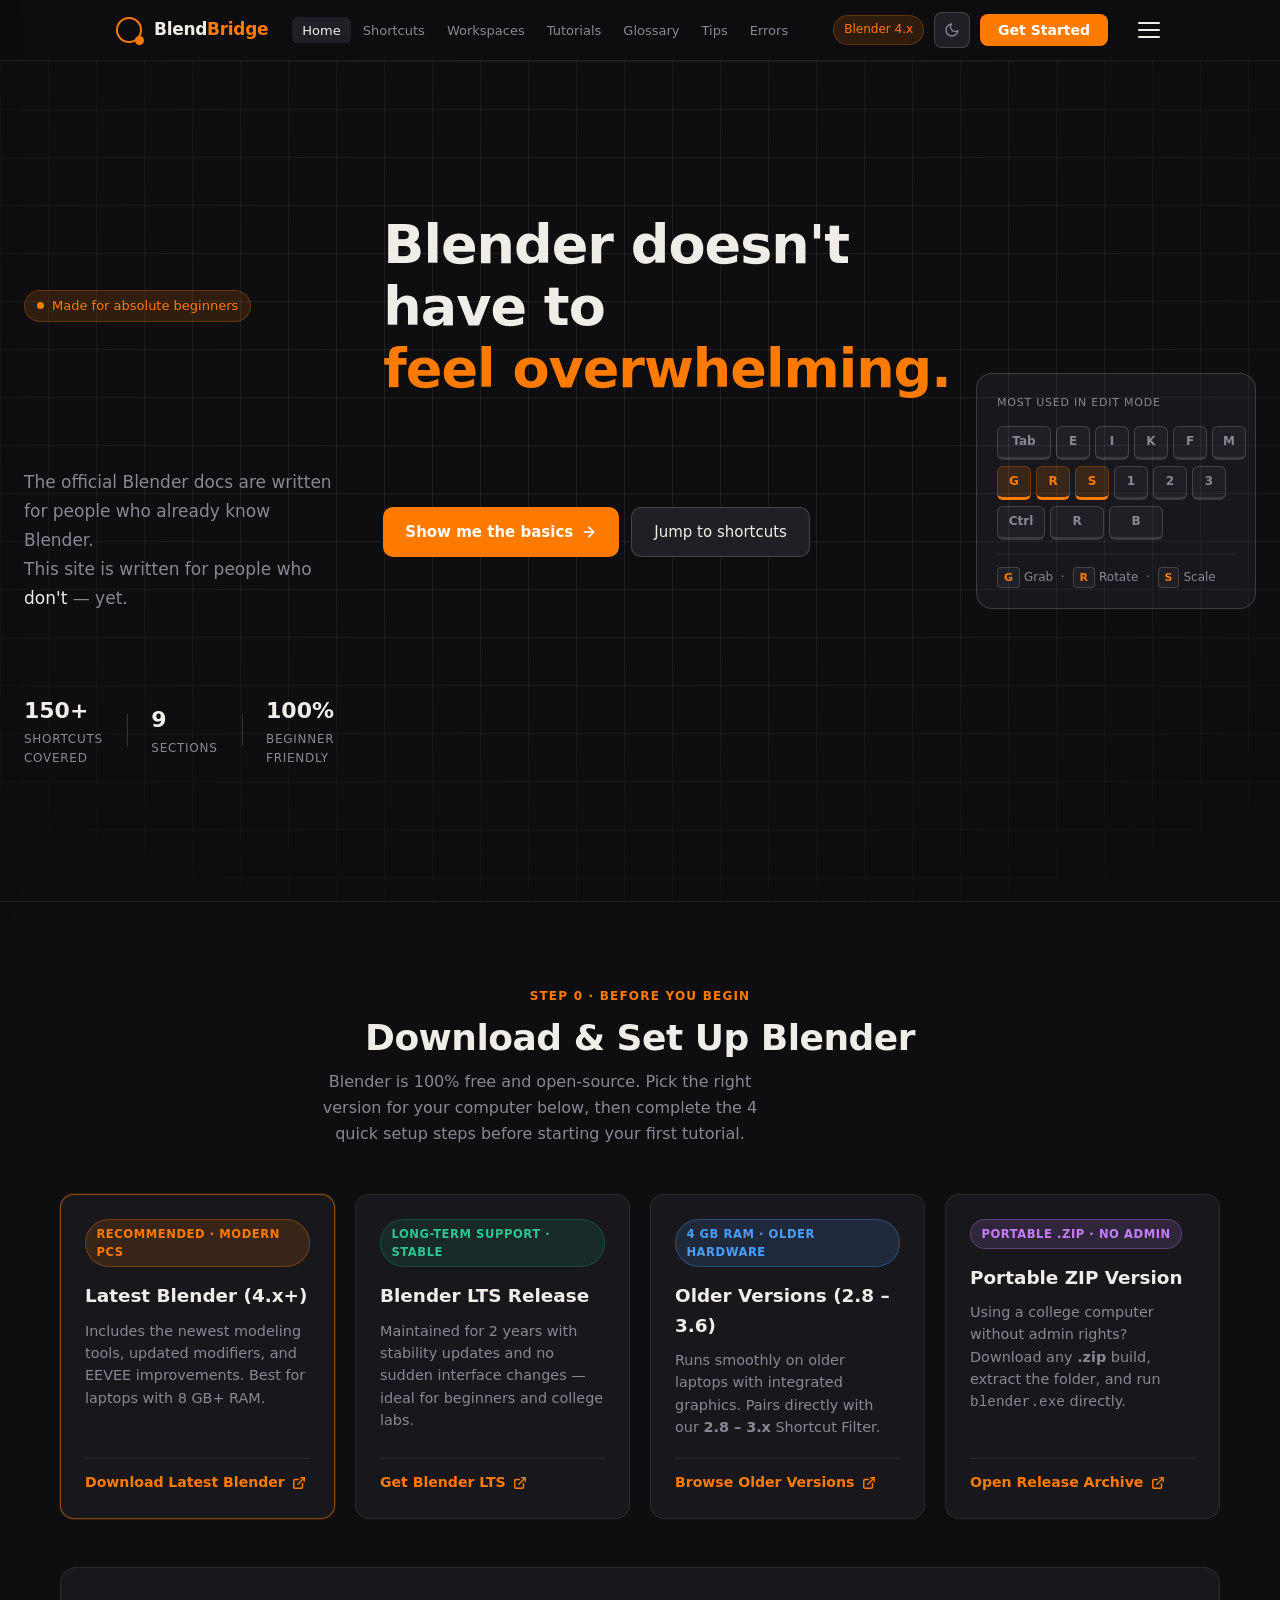
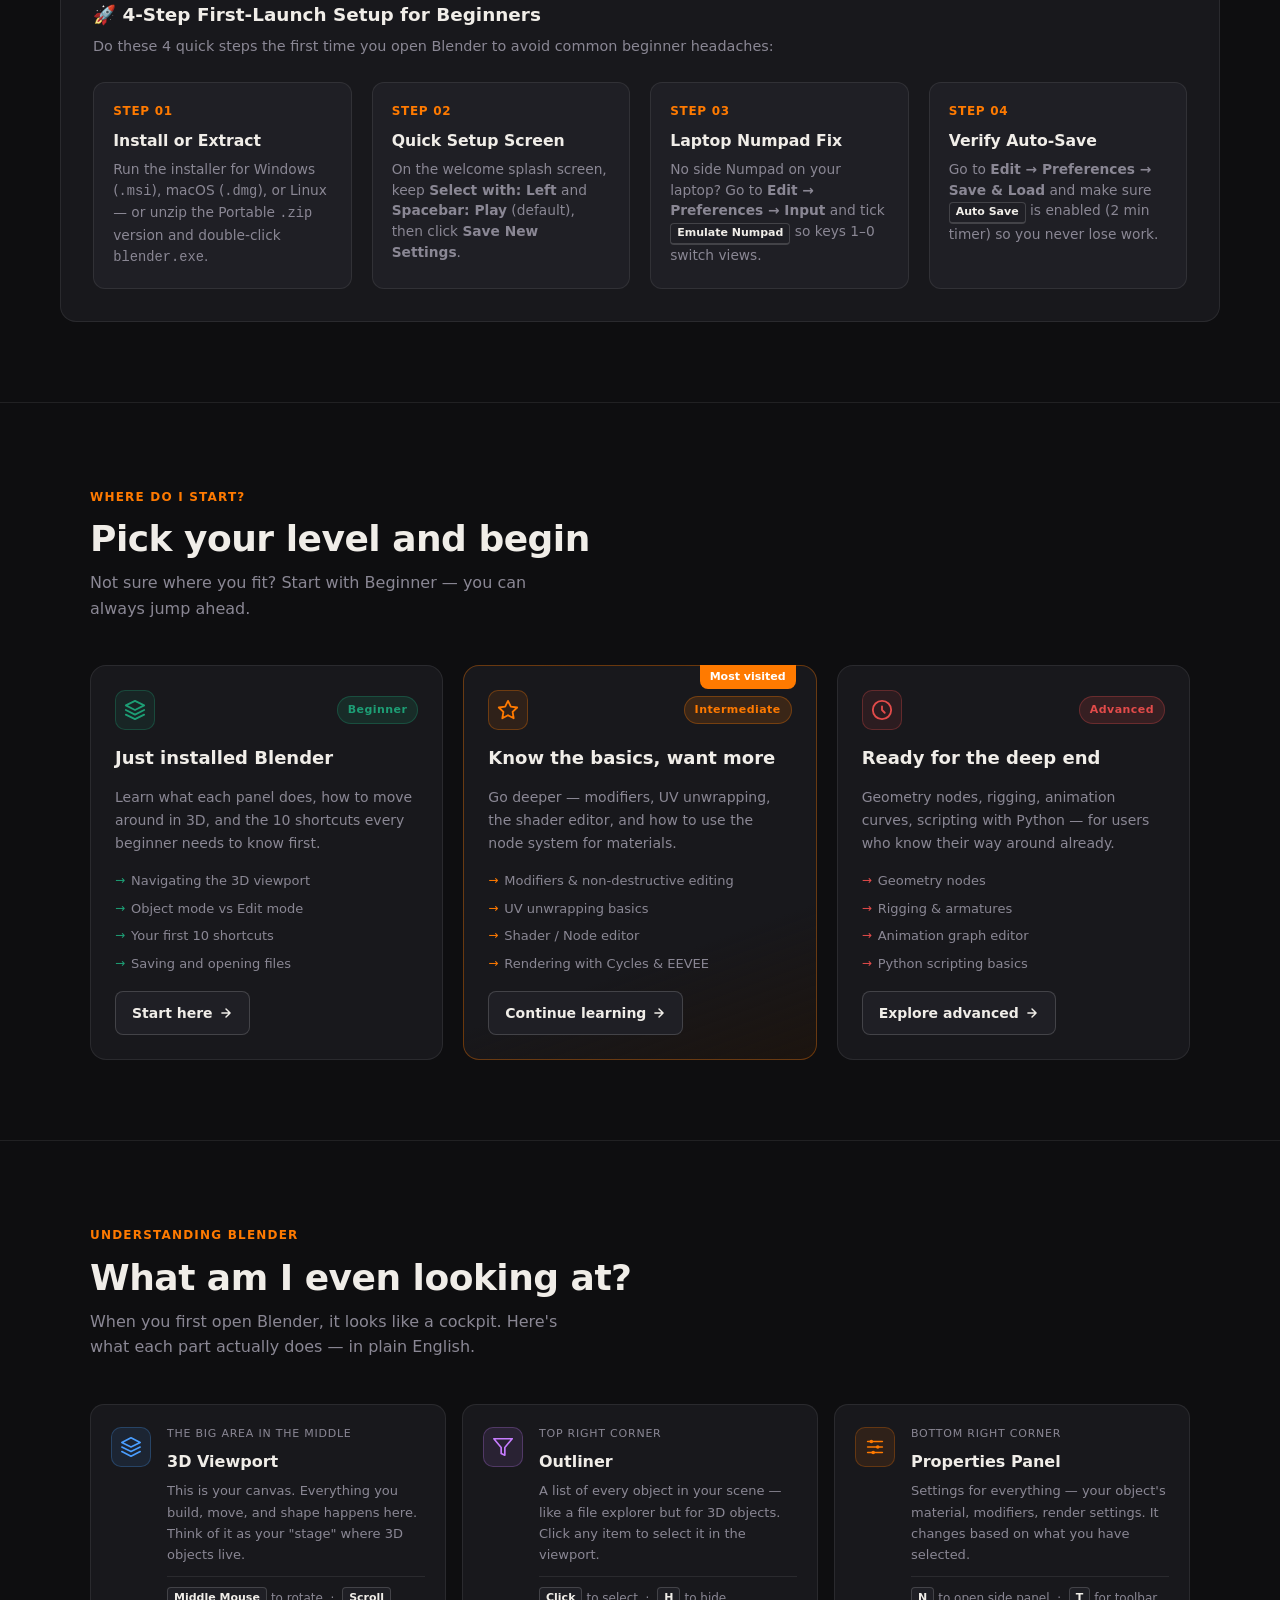
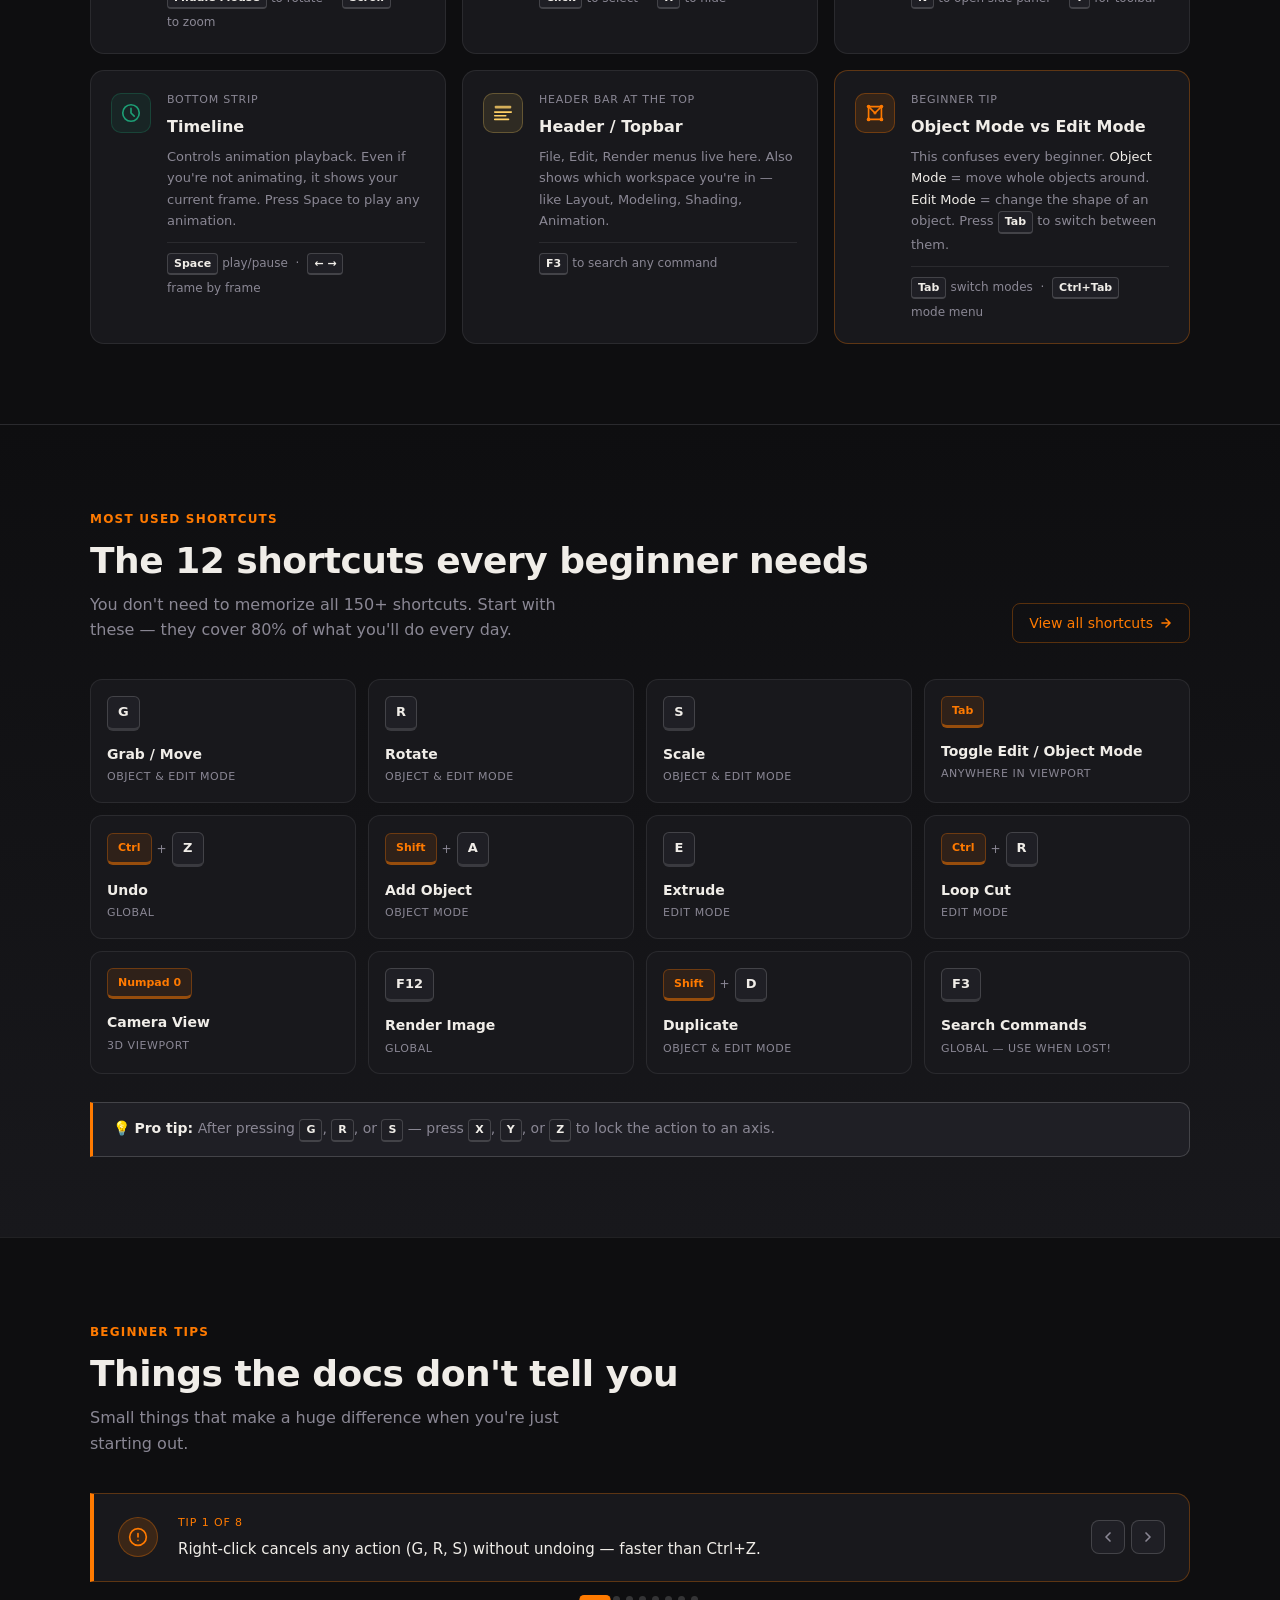
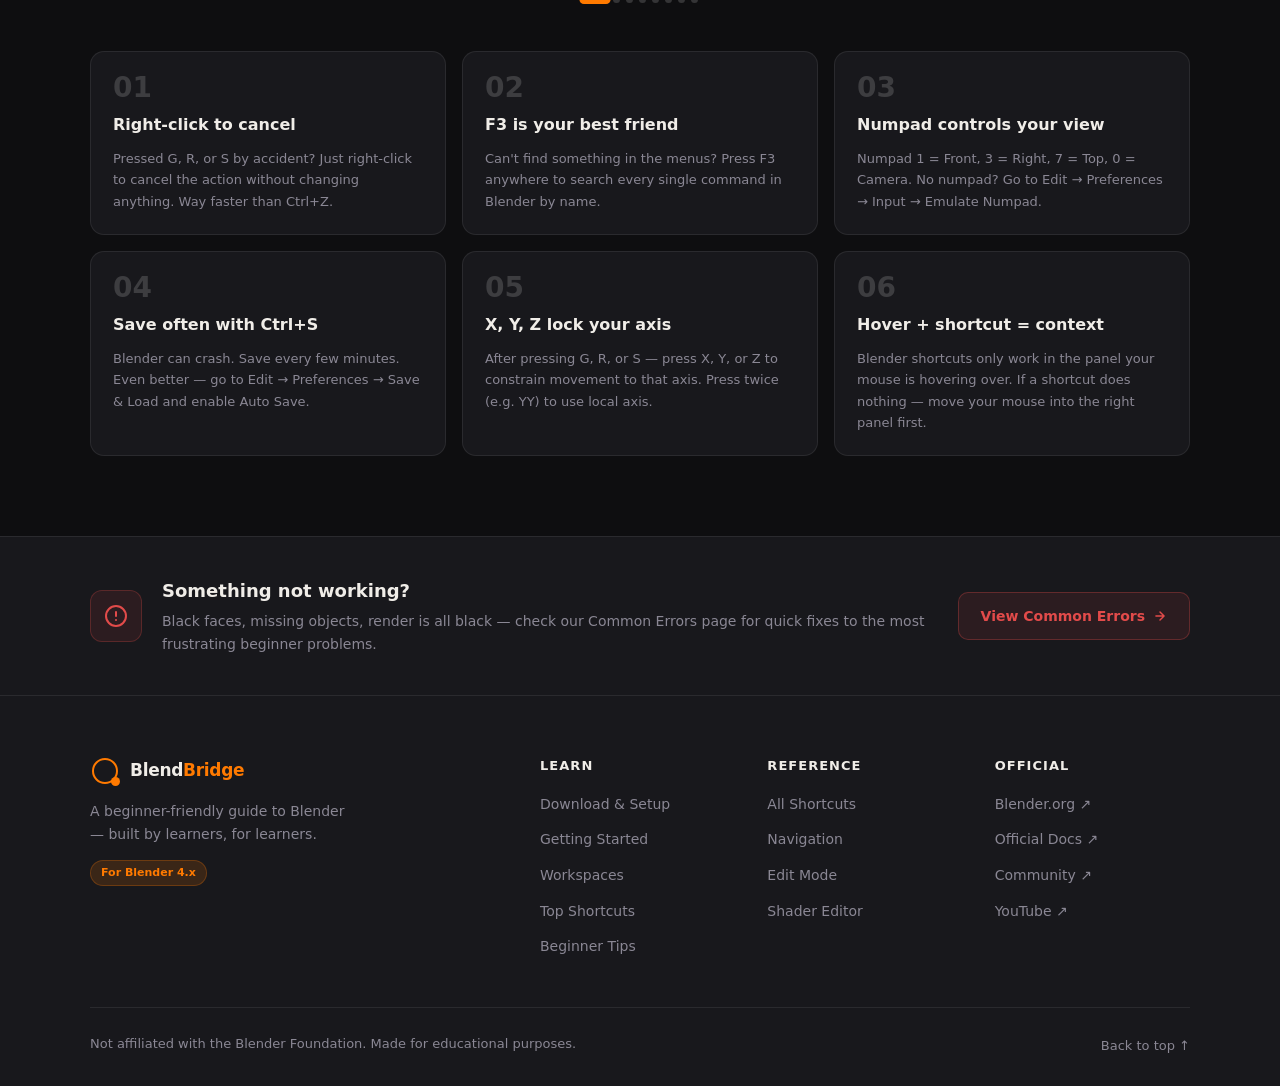
==== index.html @ 1b0adc9a "Update title for Portable ZIP version section" ====
<!DOCTYPE html>
<html lang="en" data-theme="dark">
<head>
    <meta charset="UTF-8">
    <meta name="viewport" content="width=device-width, initial-scale=1.0">
    <title>BlendBridge — Learn Blender, Made Simple</title>
    <link rel="stylesheet" href="style-landing.css">
    <style>
    /* ── DOWNLOAD & SETUP BLENDER SECTION ── */
    .download-sec {
      padding: 5rem 1.5rem;
      border-top: 1px solid var(--border);
      background: var(--bg);
    }
    .download-inner {
      max-width: 1160px;
      margin: 0 auto;
    }
    .dl-header {
      text-align: center;
      max-width: 680px;
      margin: 0 auto 3rem;
    }
    .dl-grid {
      display: grid;
      grid-template-columns: repeat(auto-fit, minmax(250px, 1fr));
      gap: 1.25rem;
      margin-bottom: 3rem;
    }
    .dl-card {
      background: var(--bg-card);
      border: 1px solid var(--border);
      border-radius: 14px;
      padding: 1.5rem;
      display: flex;
      flex-direction: column;
      justify-content: space-between;
      transition: transform 0.2s ease, border-color 0.2s ease;
    }
    .dl-card:hover {
      transform: translateY(-3px);
      border-color: var(--border-hi, rgba(255,122,0,0.45));
    }
    .dl-card-featured {
      border-color: rgba(255, 122, 0, 0.5);
      box-shadow: 0 0 0 1px rgba(255, 122, 0, 0.15);
    }
    .dl-badge {
      display: inline-block;
      font-size: 0.72rem;
      font-weight: 700;
      text-transform: uppercase;
      letter-spacing: 0.05em;
      padding: 0.28rem 0.65rem;
      border-radius: 999px;
      margin-bottom: 0.9rem;
      width: fit-content;
    }
    .dl-badge-orange {
      background: rgba(255, 122, 0, 0.14);
      color: #ff7a00;
      border: 1px solid rgba(255, 122, 0, 0.3);
    }
    .dl-badge-green {
      background: rgba(29, 158, 117, 0.14);
      color: #2ec492;
      border: 1px solid rgba(29, 158, 117, 0.3);
    }
    .dl-badge-blue {
      background: rgba(74, 158, 255, 0.14);
      color: #4a9eff;
      border: 1px solid rgba(74, 158, 255, 0.3);
    }
    .dl-badge-purple {
      background: rgba(199, 125, 255, 0.14);
      color: #c77dff;
      border: 1px solid rgba(199, 125, 255, 0.3);
    }
    .dl-title {
      font-size: 1.15rem;
      font-weight: 700;
      color: var(--text);
      margin: 0 0 0.55rem;
    }
    .dl-desc {
      font-size: 0.9rem;
      line-height: 1.55;
      color: var(--text-muted);
      margin: 0 0 1.25rem;
    }
    .dl-link {
      display: inline-flex;
      align-items: center;
      gap: 0.45rem;
      font-size: 0.88rem;
      font-weight: 600;
      color: #ff7a00;
      text-decoration: none;
      padding-top: 0.75rem;
      border-top: 1px solid var(--border);
      transition: gap 0.2s ease;
    }
    .dl-link:hover {
      gap: 0.65rem;
    }
    .dl-steps-box {
      background: var(--bg-card);
      border: 1px solid var(--border);
      border-radius: 16px;
      padding: 2rem;
    }
    .dl-steps-title {
      font-size: 1.15rem;
      font-weight: 700;
      color: var(--text);
      margin: 0 0 0.35rem;
    }
    .dl-steps-sub {
      font-size: 0.9rem;
      color: var(--text-muted);
      margin: 0 0 1.5rem;
    }
    .dl-steps-grid {
      display: grid;
      grid-template-columns: repeat(auto-fit, minmax(230px, 1fr));
      gap: 1.25rem;
    }
    .dl-step-item {
      background: var(--bg-surface, rgba(255,255,255,0.03));
      border: 1px solid var(--border);
      border-radius: 12px;
      padding: 1.2rem;
    }
    .dl-step-num {
      font-size: 0.75rem;
      font-weight: 800;
      color: #ff7a00;
      letter-spacing: 0.06em;
      text-transform: uppercase;
      margin-bottom: 0.4rem;
    }
    .dl-step-head {
      font-size: 0.98rem;
      font-weight: 700;
      color: var(--text);
      margin: 0 0 0.4rem;
    }
    .dl-step-text {
      font-size: 0.86rem;
      line-height: 1.5;
      color: var(--text-muted);
      margin: 0;
    }
  </style>
</head>
<body>

  <!-- ── NAVBAR ── -->
  <nav class="navbar">
    <div class="nav-inner">

      <a class="nav-logo" href="#">
        <div class="logo-icon">
          <div class="logo-ring"></div>
          <div class="logo-dot"></div>
        </div>
        <span class="logo-text">Blend<span class="logo-accent">Bridge</span></span>
      </a>

            <ul class="nav-links">
        <li><a href="index.html" class="nav-link active">Home</a></li>
        <li><a href="shortcuts.html" class="nav-link">Shortcuts</a></li>
        <li><a href="#workspaces" class="nav-link">Workspaces</a></li>
        <li><a href="tutorials.html" class="nav-link">Tutorials</a></li>
        <li><a href="glossary.html" class="nav-link">Glossary</a></li>
        <li><a href="#tips" class="nav-link">Tips</a></li>
        <li><a href="errors.html" class="nav-link">Errors</a></li>
      </ul>

      <div class="nav-right">
        <span class="version-badge">Blender 4.x</span>
        <button class="dark-mode-toggle" id="darkToggle" aria-label="Toggle dark mode" title="Toggle dark/light mode">
          <svg class="icon-moon" width="16" height="16" viewBox="0 0 24 24" fill="none" stroke="currentColor" stroke-width="2" stroke-linecap="round" stroke-linejoin="round"><path d="M21 12.79A9 9 0 1 1 11.21 3 7 7 0 0 0 21 12.79z"/></svg>
          <svg class="icon-sun" width="16" height="16" viewBox="0 0 24 24" fill="none" stroke="currentColor" stroke-width="2" stroke-linecap="round" stroke-linejoin="round"><circle cx="12" cy="12" r="5"/><line x1="12" y1="1" x2="12" y2="3"/><line x1="12" y1="21" x2="12" y2="23"/><line x1="4.22" y1="4.22" x2="5.64" y2="5.64"/><line x1="18.36" y1="18.36" x2="19.78" y2="19.78"/><line x1="1" y1="12" x2="3" y2="12"/><line x1="21" y1="12" x2="23" y2="12"/><line x1="4.22" y1="19.78" x2="5.64" y2="18.36"/><line x1="18.36" y1="5.64" x2="19.78" y2="4.22"/></svg>
        </button>
        <button class="nav-cta" onclick="location.href='#start'">Get Started</button>
      </div>

      <button class="hamburger" id="hamburger" aria-label="Open menu">
        <span></span><span></span><span></span>
      </button>
    </div>

    <div class="mobile-menu" style="display:none">
      <a href="#">Home</a>
      <a href="shortcuts.html">Shortcuts</a>
      <a href="#workspaces">Workspaces</a>
      <a href="tutorials.html">Tutorials</a>
      <a href="glossary.html">Glossary</a>
      <a href="#tips">Tips</a>
      <a href="errors.html">Errors</a>
    </div>
  </nav>

  <!-- ── HERO ── -->
  <section class="hero">
    <div class="hero-bg-grid"></div>

    <div class="hero-inner">

      <div class="hero-badge">
        <span class="badge-dot"></span>
        Made for absolute beginners
      </div>

      <h1 class="hero-title">
        Blender doesn't have to<br>
        <span class="hero-title-accent">feel overwhelming.</span>
      </h1>

      <p class="hero-desc">
        The official Blender docs are written for people who already know Blender.<br>
        This site is written for people who <em>don't</em> — yet.
      </p>

      <div class="hero-actions">
        <a href="#start" class="btn-primary">
          Show me the basics
          <svg width="16" height="16" viewBox="0 0 24 24" fill="none" stroke="currentColor" stroke-width="2.5" stroke-linecap="round" stroke-linejoin="round"><path d="M5 12h14M12 5l7 7-7 7"/></svg>
        </a>
        <a href="shortcuts.html" class="btn-secondary">
          Jump to shortcuts
        </a>
      </div>

      <div class="hero-stats">
        <div class="stat">
          <span class="stat-number">150+</span>
          <span class="stat-label">shortcuts covered</span>
        </div>
        <div class="stat-divider"></div>
        <div class="stat">
          <span class="stat-number">9</span>
          <span class="stat-label">sections</span>
        </div>
        <div class="stat-divider"></div>
        <div class="stat">
          <span class="stat-number">100%</span>
          <span class="stat-label">beginner friendly</span>
        </div>
      </div>

    </div>

    <!-- floating keyboard visual -->
    <div class="hero-visual" aria-hidden="true">
      <div class="keyboard-card">
        <div class="kb-label">Most used in Edit Mode</div>
        <div class="kb-rows">
          <div class="kb-row">
            <div class="kb-key wide2">Tab</div>
            <div class="kb-key">E</div>
            <div class="kb-key">I</div>
            <div class="kb-key">K</div>
            <div class="kb-key">F</div>
            <div class="kb-key">M</div>
          </div>
          <div class="kb-row">
            <div class="kb-key highlight">G</div>
            <div class="kb-key highlight">R</div>
            <div class="kb-key highlight">S</div>
            <div class="kb-key">1</div>
            <div class="kb-key">2</div>
            <div class="kb-key">3</div>
          </div>
          <div class="kb-row">
            <div class="kb-key wide3">Ctrl</div>
            <div class="kb-key wide2">R</div>
            <div class="kb-key wide2">B</div>
          </div>
        </div>
        <div class="kb-hint">
          <span class="hint-key">G</span> Grab &nbsp;·&nbsp;
          <span class="hint-key">R</span> Rotate &nbsp;·&nbsp;
          <span class="hint-key">S</span> Scale
        </div>
      </div>
    </div>

  </section>



  <!-- ── DOWNLOAD & SETUP BLENDER ── -->
  <section class="download-sec" id="download">
    <div class="download-inner">

      <div class="dl-header">
        <span class="section-eyebrow">Step 0 · Before You Begin</span>
        <h2 class="section-title">Download &amp; Set Up Blender</h2>
        <p class="section-desc">Blender is 100% free and open-source. Pick the right version for your computer below, then complete the 4 quick setup steps before starting your first tutorial.</p>
      </div>

      <div class="dl-grid">

        <!-- 1. Latest Blender -->
        <div class="dl-card dl-card-featured">
          <div>
            <span class="dl-badge dl-badge-orange">Recommended · Modern PCs</span>
            <h3 class="dl-title">Latest Blender (4.x+)</h3>
            <p class="dl-desc">Includes the newest modeling tools, updated modifiers, and EEVEE improvements. Best for laptops with 8 GB+ RAM.</p>
          </div>
          <a href="https://www.blender.org/download/" target="_blank" rel="noopener" class="dl-link">
            Download Latest Blender
            <svg width="14" height="14" viewBox="0 0 24 24" fill="none" stroke="currentColor" stroke-width="2.5" stroke-linecap="round" stroke-linejoin="round"><path d="M18 13v6a2 2 0 0 1-2 2H5a2 2 0 0 1-2-2V8a2 2 0 0 1 2-2h6"/><polyline points="15 3 21 3 21 9"/><line x1="10" y1="14" x2="21" y2="3"/></svg>
          </a>
        </div>

        <!-- 2. Blender LTS -->
        <div class="dl-card">
          <div>
            <span class="dl-badge dl-badge-green">Long-Term Support · Stable</span>
            <h3 class="dl-title">Blender LTS Release</h3>
            <p class="dl-desc">Maintained for 2 years with stability updates and no sudden interface changes — ideal for beginners and college labs.</p>
          </div>
          <a href="https://www.blender.org/download/lts/" target="_blank" rel="noopener" class="dl-link">
            Get Blender LTS
            <svg width="14" height="14" viewBox="0 0 24 24" fill="none" stroke="currentColor" stroke-width="2.5" stroke-linecap="round" stroke-linejoin="round"><path d="M18 13v6a2 2 0 0 1-2 2H5a2 2 0 0 1-2-2V8a2 2 0 0 1 2-2h6"/><polyline points="15 3 21 3 21 9"/><line x1="10" y1="14" x2="21" y2="3"/></svg>
          </a>
        </div>

        <!-- 3. Older Versions -->
        <div class="dl-card">
          <div>
            <span class="dl-badge dl-badge-blue">4 GB RAM · Older Hardware</span>
            <h3 class="dl-title">Older Versions (2.8 – 3.6)</h3>
            <p class="dl-desc">Runs smoothly on older laptops with integrated graphics. Pairs directly with our <strong>2.8 – 3.x</strong> Shortcut Filter.</p>
          </div>
          <a href="https://www.blender.org/download/previous-versions/" target="_blank" rel="noopener" class="dl-link">
            Browse Older Versions
            <svg width="14" height="14" viewBox="0 0 24 24" fill="none" stroke="currentColor" stroke-width="2.5" stroke-linecap="round" stroke-linejoin="round"><path d="M18 13v6a2 2 0 0 1-2 2H5a2 2 0 0 1-2-2V8a2 2 0 0 1 2-2h6"/><polyline points="15 3 21 3 21 9"/><line x1="10" y1="14" x2="21" y2="3"/></svg>
          </a>
        </div>

        <!-- 4. Portable ZIP -->
        <div class="dl-card">
          <div>
            <span class="dl-badge dl-badge-purple">Portable .ZIP · No Admin</span>
           <h3 class="dl-title">Portable ZIP Version</h3>
            <p class="dl-desc">Using a college computer without admin rights? Download any <strong>.zip</strong> build, extract the folder, and run <code>blender.exe</code> directly.</p>
          </div>
          <a href="https://download.blender.org/release/" target="_blank" rel="noopener" class="dl-link">
            Open Release Archive
            <svg width="14" height="14" viewBox="0 0 24 24" fill="none" stroke="currentColor" stroke-width="2.5" stroke-linecap="round" stroke-linejoin="round"><path d="M18 13v6a2 2 0 0 1-2 2H5a2 2 0 0 1-2-2V8a2 2 0 0 1 2-2h6"/><polyline points="15 3 21 3 21 9"/><line x1="10" y1="14" x2="21" y2="3"/></svg>
          </a>
        </div>

      </div>

      <!-- 4-Step First-Launch Setup Guide -->
      <div class="dl-steps-box">
        <h3 class="dl-steps-title">🚀 4-Step First-Launch Setup for Beginners</h3>
        <p class="dl-steps-sub">Do these 4 quick steps the first time you open Blender to avoid common beginner headaches:</p>

        <div class="dl-steps-grid">
          <div class="dl-step-item">
            <div class="dl-step-num">Step 01</div>
            <h4 class="dl-step-head">Install or Extract</h4>
            <p class="dl-step-text">Run the installer for Windows (<code>.msi</code>), macOS (<code>.dmg</code>), or Linux — or unzip the Portable <code>.zip</code> version and double-click <code>blender.exe</code>.</p>
          </div>

          <div class="dl-step-item">
            <div class="dl-step-num">Step 02</div>
            <h4 class="dl-step-head">Quick Setup Screen</h4>
            <p class="dl-step-text">On the welcome splash screen, keep <strong>Select with: Left</strong> and <strong>Spacebar: Play</strong> (default), then click <strong>Save New Settings</strong>.</p>
          </div>

          <div class="dl-step-item">
            <div class="dl-step-num">Step 03</div>
            <h4 class="dl-step-head">Laptop Numpad Fix</h4>
            <p class="dl-step-text">No side Numpad on your laptop? Go to <strong>Edit → Preferences → Input</strong> and tick <span class="tip-key">Emulate Numpad</span> so keys 1–0 switch views.</p>
          </div>

          <div class="dl-step-item">
            <div class="dl-step-num">Step 04</div>
            <h4 class="dl-step-head">Verify Auto-Save</h4>
            <p class="dl-step-text">Go to <strong>Edit → Preferences → Save &amp; Load</strong> and make sure <span class="tip-key">Auto Save</span> is enabled (2 min timer) so you never lose work.</p>
          </div>
        </div>
      </div>

    </div>
  </section>


  <!-- ── LEARNING PATH CARDS ── -->
  <section class="paths" id="start">
    <div class="paths-inner">

      <div class="paths-header">
        <span class="section-eyebrow">Where do I start?</span>
        <h2 class="section-title">Pick your level and begin</h2>
        <p class="section-desc">Not sure where you fit? Start with Beginner — you can always jump ahead.</p>
      </div>

      <div class="paths-grid">

        <!-- BEGINNER -->
        <div class="path-card path-beginner">
          <div class="path-card-top">
            <div class="path-icon">
              <svg width="22" height="22" viewBox="0 0 24 24" fill="none" stroke="currentColor" stroke-width="2" stroke-linecap="round" stroke-linejoin="round"><path d="M12 2L2 7l10 5 10-5-10-5z"/><path d="M2 17l10 5 10-5"/><path d="M2 12l10 5 10-5"/></svg>
            </div>
            <span class="path-tag tag-beginner">Beginner</span>
          </div>
          <h3 class="path-title">Just installed Blender</h3>
          <p class="path-desc">Learn what each panel does, how to move around in 3D, and the 10 shortcuts every beginner needs to know first.</p>
          <ul class="path-topics">
            <li>Navigating the 3D viewport</li>
            <li>Object mode vs Edit mode</li>
            <li>Your first 10 shortcuts</li>
            <li>Saving and opening files</li>
          </ul>
          <a href="shortcuts.html" class="path-cta">
            Start here
            <svg width="14" height="14" viewBox="0 0 24 24" fill="none" stroke="currentColor" stroke-width="2.5" stroke-linecap="round" stroke-linejoin="round"><path d="M5 12h14M12 5l7 7-7 7"/></svg>
          </a>
        </div>

        <!-- INTERMEDIATE -->
        <div class="path-card path-intermediate path-featured">
          <div class="path-card-top">
            <div class="path-icon">
              <svg width="22" height="22" viewBox="0 0 24 24" fill="none" stroke="currentColor" stroke-width="2" stroke-linecap="round" stroke-linejoin="round"><polygon points="12 2 15.09 8.26 22 9.27 17 14.14 18.18 21.02 12 17.77 5.82 21.02 7 14.14 2 9.27 8.91 8.26 12 2"/></svg>
            </div>
            <span class="path-tag tag-intermediate">Intermediate</span>
          </div>
          <div class="path-popular-badge">Most visited</div>
          <h3 class="path-title">Know the basics, want more</h3>
          <p class="path-desc">Go deeper — modifiers, UV unwrapping, the shader editor, and how to use the node system for materials.</p>
          <ul class="path-topics">
            <li>Modifiers & non-destructive editing</li>
            <li>UV unwrapping basics</li>
            <li>Shader / Node editor</li>
            <li>Rendering with Cycles & EEVEE</li>
          </ul>
          <a href="shortcuts.html#shader" class="path-cta">
            Continue learning
            <svg width="14" height="14" viewBox="0 0 24 24" fill="none" stroke="currentColor" stroke-width="2.5" stroke-linecap="round" stroke-linejoin="round"><path d="M5 12h14M12 5l7 7-7 7"/></svg>
          </a>
        </div>

        <!-- ADVANCED -->
        <div class="path-card path-advanced">
          <div class="path-card-top">
            <div class="path-icon">
              <svg width="22" height="22" viewBox="0 0 24 24" fill="none" stroke="currentColor" stroke-width="2" stroke-linecap="round" stroke-linejoin="round"><circle cx="12" cy="12" r="10"/><path d="M12 8v4l3 3"/></svg>
            </div>
            <span class="path-tag tag-advanced">Advanced</span>
          </div>
          <h3 class="path-title">Ready for the deep end</h3>
          <p class="path-desc">Geometry nodes, rigging, animation curves, scripting with Python — for users who know their way around already.</p>
          <ul class="path-topics">
            <li>Geometry nodes</li>
            <li>Rigging & armatures</li>
            <li>Animation graph editor</li>
            <li>Python scripting basics</li>
          </ul>
          <a href="tutorials.html" class="path-cta">
            Explore advanced
            <svg width="14" height="14" viewBox="0 0 24 24" fill="none" stroke="currentColor" stroke-width="2.5" stroke-linecap="round" stroke-linejoin="round"><path d="M5 12h14M12 5l7 7-7 7"/></svg>
          </a>
        </div>

      </div>
    </div>
  </section>


  <!-- ── WORKSPACE EXPLAINER ── -->
  <section class="workspaces" id="workspaces">
    <div class="workspaces-inner">

      <div class="ws-header">
        <span class="section-eyebrow">Understanding Blender</span>
        <h2 class="section-title">What am I even looking at?</h2>
        <p class="section-desc">When you first open Blender, it looks like a cockpit. Here's what each part actually does — in plain English.</p>
      </div>

      <div class="ws-grid">

        <div class="ws-card">
          <div class="ws-card-icon" style="--icon-color:#4a9eff; --icon-bg:rgba(74,158,255,0.1); --icon-border:rgba(74,158,255,0.25);">
            <!-- Blender 3D Viewport: cube wireframe -->
            <svg width="22" height="22" viewBox="0 0 24 24" fill="none" stroke="currentColor" stroke-width="1.8" stroke-linecap="round" stroke-linejoin="round">
              <path d="M12 2L2 7l10 5 10-5-10-5z"/>
              <path d="M2 17l10 5 10-5"/>
              <path d="M2 12l10 5 10-5"/>
            </svg>
          </div>
          <div class="ws-card-content">
            <div class="ws-card-label">The big area in the middle</div>
            <h3 class="ws-card-title">3D Viewport</h3>
            <p class="ws-card-desc">This is your canvas. Everything you build, move, and shape happens here. Think of it as your "stage" where 3D objects live.</p>
            <div class="ws-card-tip">
              <span class="tip-key">Middle Mouse</span> to rotate &nbsp;·&nbsp;
              <span class="tip-key">Scroll</span> to zoom
            </div>
          </div>
        </div>

        <div class="ws-card">
          <div class="ws-card-icon" style="--icon-color:#c77dff; --icon-bg:rgba(199,125,255,0.1); --icon-border:rgba(199,125,255,0.25);">
            <!-- Blender Outliner: scene tree / funnel icon -->
            <svg width="22" height="22" viewBox="0 0 24 24" fill="none" stroke="currentColor" stroke-width="1.8" stroke-linecap="round" stroke-linejoin="round">
              <polygon points="22 3 2 3 10 12.46 10 19 14 21 14 12.46 22 3"/>
            </svg>
          </div>
          <div class="ws-card-content">
            <div class="ws-card-label">Top right corner</div>
            <h3 class="ws-card-title">Outliner</h3>
            <p class="ws-card-desc">A list of every object in your scene — like a file explorer but for 3D objects. Click any item to select it in the viewport.</p>
            <div class="ws-card-tip">
              <span class="tip-key">Click</span> to select &nbsp;·&nbsp;
              <span class="tip-key">H</span> to hide
            </div>
          </div>
        </div>

        <div class="ws-card">
          <div class="ws-card-icon" style="--icon-color:#ff7a00; --icon-bg:rgba(255,122,0,0.1); --icon-border:rgba(255,122,0,0.25);">
            <!-- Blender Properties: horizontal sliders icon -->
            <svg width="22" height="22" viewBox="0 0 24 24" fill="none" stroke="currentColor" stroke-width="1.8" stroke-linecap="round" stroke-linejoin="round">
              <line x1="4" y1="6" x2="20" y2="6"/>
              <line x1="4" y1="12" x2="20" y2="12"/>
              <line x1="4" y1="18" x2="20" y2="18"/>
              <circle cx="8" cy="6" r="2" fill="currentColor" stroke="none"/>
              <circle cx="15" cy="12" r="2" fill="currentColor" stroke="none"/>
              <circle cx="10" cy="18" r="2" fill="currentColor" stroke="none"/>
            </svg>
          </div>
          <div class="ws-card-content">
            <div class="ws-card-label">Bottom right corner</div>
            <h3 class="ws-card-title">Properties Panel</h3>
            <p class="ws-card-desc">Settings for everything — your object's material, modifiers, render settings. It changes based on what you have selected.</p>
            <div class="ws-card-tip">
              <span class="tip-key">N</span> to open side panel &nbsp;·&nbsp;
              <span class="tip-key">T</span> for toolbar
            </div>
          </div>
        </div>

        <div class="ws-card">
          <div class="ws-card-icon" style="--icon-color:#1d9e75; --icon-bg:rgba(29,158,117,0.1); --icon-border:rgba(29,158,117,0.25);">
            <!-- Blender Timeline: clock icon -->
            <svg width="22" height="22" viewBox="0 0 24 24" fill="none" stroke="currentColor" stroke-width="1.8" stroke-linecap="round" stroke-linejoin="round">
              <circle cx="12" cy="12" r="9"/>
              <polyline points="12 7 12 12 15.5 15.5"/>
            </svg>
          </div>
          <div class="ws-card-content">
            <div class="ws-card-label">Bottom strip</div>
            <h3 class="ws-card-title">Timeline</h3>
            <p class="ws-card-desc">Controls animation playback. Even if you're not animating, it shows your current frame. Press Space to play any animation.</p>
            <div class="ws-card-tip">
              <span class="tip-key">Space</span> play/pause &nbsp;·&nbsp;
              <span class="tip-key">← →</span> frame by frame
            </div>
          </div>
        </div>

        <div class="ws-card">
          <div class="ws-card-icon" style="--icon-color:#ffd166; --icon-bg:rgba(255,209,102,0.1); --icon-border:rgba(255,209,102,0.25);">
            <!-- Blender Topbar: menu bar strips -->
            <svg width="22" height="22" viewBox="0 0 24 24" fill="none" stroke="currentColor" stroke-width="1.8" stroke-linecap="round" stroke-linejoin="round">
              <rect x="3" y="4" width="18" height="3" rx="1" fill="currentColor" stroke="none" opacity="0.8"/>
              <line x1="3" y1="11" x2="21" y2="11"/>
              <line x1="3" y1="15" x2="15" y2="15"/>
              <line x1="3" y1="19" x2="18" y2="19"/>
            </svg>
          </div>
          <div class="ws-card-content">
            <div class="ws-card-label">Header bar at the top</div>
            <h3 class="ws-card-title">Header / Topbar</h3>
            <p class="ws-card-desc">File, Edit, Render menus live here. Also shows which workspace you're in — like Layout, Modeling, Shading, Animation.</p>
            <div class="ws-card-tip">
              <span class="tip-key">F3</span> to search any command
            </div>
          </div>
        </div>

        <div class="ws-card ws-card-highlight">
          <div class="ws-card-icon" style="--icon-color:#ff7a00; --icon-bg:rgba(255,122,0,0.12); --icon-border:rgba(255,122,0,0.3);">
            <!-- Blender Edit/Object mode: vertex mesh icon -->
            <svg width="22" height="22" viewBox="0 0 24 24" fill="none" stroke="currentColor" stroke-width="1.8" stroke-linecap="round" stroke-linejoin="round">
              <circle cx="5" cy="5" r="2" fill="currentColor" stroke="none"/>
              <circle cx="19" cy="5" r="2" fill="currentColor" stroke="none"/>
              <circle cx="5" cy="19" r="2" fill="currentColor" stroke="none"/>
              <circle cx="19" cy="19" r="2" fill="currentColor" stroke="none"/>
              <circle cx="12" cy="12" r="2" fill="currentColor" stroke="none" opacity="0.5"/>
              <line x1="5" y1="5" x2="19" y2="5"/>
              <line x1="5" y1="5" x2="5" y2="19"/>
              <line x1="19" y1="5" x2="19" y2="19"/>
              <line x1="5" y1="19" x2="19" y2="19"/>
              <line x1="5" y1="5" x2="12" y2="12"/>
              <line x1="19" y1="5" x2="12" y2="12"/>
            </svg>
          </div>
          <div class="ws-card-content">
            <div class="ws-card-label">Beginner tip</div>
            <h3 class="ws-card-title">Object Mode vs Edit Mode</h3>
            <p class="ws-card-desc">This confuses every beginner. <strong>Object Mode</strong> = move whole objects around. <strong>Edit Mode</strong> = change the shape of an object. Press <span class="tip-key">Tab</span> to switch between them.</p>
            <div class="ws-card-tip">
              <span class="tip-key">Tab</span> switch modes &nbsp;·&nbsp;
              <span class="tip-key">Ctrl+Tab</span> mode menu
            </div>
          </div>
        </div>

      </div>
    </div>
  </section>


  <!-- ── QUICK SHORTCUTS STRIP ── -->
  <section class="qshortcuts" id="shortcuts">
    <div class="qshortcuts-inner">

      <div class="qs-header">
        <div class="qs-header-left">
          <span class="section-eyebrow">Most used shortcuts</span>
          <h2 class="section-title">The 12 shortcuts every beginner needs</h2>
          <p class="section-desc">You don't need to memorize all 150+ shortcuts. Start with these — they cover 80% of what you'll do every day.</p>
        </div>
        <a href="shortcuts.html" class="qs-view-all">
          View all shortcuts
          <svg width="14" height="14" viewBox="0 0 24 24" fill="none" stroke="currentColor" stroke-width="2.5" stroke-linecap="round" stroke-linejoin="round"><path d="M5 12h14M12 5l7 7-7 7"/></svg>
        </a>
      </div>

      <div class="qs-grid">

        <div class="qs-card">
          <div class="qs-keys"><span class="qs-key">G</span></div>
          <div class="qs-info">
            <span class="qs-action">Grab / Move</span>
            <span class="qs-mode">Object & Edit Mode</span>
          </div>
        </div>

        <div class="qs-card">
          <div class="qs-keys"><span class="qs-key">R</span></div>
          <div class="qs-info">
            <span class="qs-action">Rotate</span>
            <span class="qs-mode">Object & Edit Mode</span>
          </div>
        </div>

        <div class="qs-card">
          <div class="qs-keys"><span class="qs-key">S</span></div>
          <div class="qs-info">
            <span class="qs-action">Scale</span>
            <span class="qs-mode">Object & Edit Mode</span>
          </div>
        </div>

        <div class="qs-card">
          <div class="qs-keys"><span class="qs-key qs-key-mod">Tab</span></div>
          <div class="qs-info">
            <span class="qs-action">Toggle Edit / Object Mode</span>
            <span class="qs-mode">Anywhere in viewport</span>
          </div>
        </div>

        <div class="qs-card">
          <div class="qs-keys">
            <span class="qs-key qs-key-mod">Ctrl</span>
            <span class="qs-plus">+</span>
            <span class="qs-key">Z</span>
          </div>
          <div class="qs-info">
            <span class="qs-action">Undo</span>
            <span class="qs-mode">Global</span>
          </div>
        </div>

        <div class="qs-card">
          <div class="qs-keys">
            <span class="qs-key qs-key-mod">Shift</span>
            <span class="qs-plus">+</span>
            <span class="qs-key">A</span>
          </div>
          <div class="qs-info">
            <span class="qs-action">Add Object</span>
            <span class="qs-mode">Object Mode</span>
          </div>
        </div>

        <div class="qs-card">
          <div class="qs-keys"><span class="qs-key">E</span></div>
          <div class="qs-info">
            <span class="qs-action">Extrude</span>
            <span class="qs-mode">Edit Mode</span>
          </div>
        </div>

        <div class="qs-card">
          <div class="qs-keys">
            <span class="qs-key qs-key-mod">Ctrl</span>
            <span class="qs-plus">+</span>
            <span class="qs-key">R</span>
          </div>
          <div class="qs-info">
            <span class="qs-action">Loop Cut</span>
            <span class="qs-mode">Edit Mode</span>
          </div>
        </div>

        <div class="qs-card">
          <div class="qs-keys"><span class="qs-key qs-key-mod">Numpad 0</span></div>
          <div class="qs-info">
            <span class="qs-action">Camera View</span>
            <span class="qs-mode">3D Viewport</span>
          </div>
        </div>

        <div class="qs-card">
          <div class="qs-keys"><span class="qs-key">F12</span></div>
          <div class="qs-info">
            <span class="qs-action">Render Image</span>
            <span class="qs-mode">Global</span>
          </div>
        </div>

        <div class="qs-card">
          <div class="qs-keys">
            <span class="qs-key qs-key-mod">Shift</span>
            <span class="qs-plus">+</span>
            <span class="qs-key">D</span>
          </div>
          <div class="qs-info">
            <span class="qs-action">Duplicate</span>
            <span class="qs-mode">Object & Edit Mode</span>
          </div>
        </div>

        <div class="qs-card">
          <div class="qs-keys"><span class="qs-key">F3</span></div>
          <div class="qs-info">
            <span class="qs-action">Search Commands</span>
            <span class="qs-mode">Global — use when lost!</span>
          </div>
        </div>

      </div>

      <div class="qs-footer-note">
        💡 <strong>Pro tip:</strong> After pressing <span class="tip-key">G</span>, <span class="tip-key">R</span>, or <span class="tip-key">S</span> — press <span class="tip-key">X</span>, <span class="tip-key">Y</span>, or <span class="tip-key">Z</span> to lock the action to an axis.
      </div>

    </div>
  </section>


  <!-- ── TIP BANNER ── -->
  <section class="tips" id="tips">
    <div class="tips-inner">

      <div class="tips-header">
        <span class="section-eyebrow">Beginner Tips</span>
        <h2 class="section-title">Things the docs don't tell you</h2>
        <p class="section-desc">Small things that make a huge difference when you're just starting out.</p>
      </div>

      <div class="tip-banner-wrap">
        <div class="tip-banner-card" id="tipCard">
          <div class="tip-banner-icon">
            <svg width="20" height="20" viewBox="0 0 24 24" fill="none" stroke="currentColor" stroke-width="2" stroke-linecap="round" stroke-linejoin="round"><circle cx="12" cy="12" r="10"/><line x1="12" y1="8" x2="12" y2="12"/><line x1="12" y1="16" x2="12.01" y2="16"/></svg>
          </div>
          <div class="tip-banner-body">
            <span class="tip-banner-label">Tip <span id="tipNum">1</span> of <span id="tipTotal">8</span></span>
            <p class="tip-banner-text" id="tipText"></p>
          </div>
          <div class="tip-banner-controls">
            <button class="tip-btn" id="tipPrev" aria-label="Previous tip">
              <svg width="16" height="16" viewBox="0 0 24 24" fill="none" stroke="currentColor" stroke-width="2.5" stroke-linecap="round" stroke-linejoin="round"><path d="M15 18l-6-6 6-6"/></svg>
            </button>
            <button class="tip-btn" id="tipNext" aria-label="Next tip">
              <svg width="16" height="16" viewBox="0 0 24 24" fill="none" stroke="currentColor" stroke-width="2.5" stroke-linecap="round" stroke-linejoin="round"><path d="M9 18l6-6-6-6"/></svg>
            </button>
          </div>
        </div>

        <div class="tip-dots" id="tipDots"></div>
      </div>

      <div class="tips-grid">

        <div class="tips-card">
          <div class="tips-card-num">01</div>
          <h3 class="tips-card-title">Right-click to cancel</h3>
          <p class="tips-card-desc">Pressed G, R, or S by accident? Just right-click to cancel the action without changing anything. Way faster than Ctrl+Z.</p>
        </div>

        <div class="tips-card">
          <div class="tips-card-num">02</div>
          <h3 class="tips-card-title">F3 is your best friend</h3>
          <p class="tips-card-desc">Can't find something in the menus? Press F3 anywhere to search every single command in Blender by name.</p>
        </div>

        <div class="tips-card">
          <div class="tips-card-num">03</div>
          <h3 class="tips-card-title">Numpad controls your view</h3>
          <p class="tips-card-desc">Numpad 1 = Front, 3 = Right, 7 = Top, 0 = Camera. No numpad? Go to Edit → Preferences → Input → Emulate Numpad.</p>
        </div>

        <div class="tips-card">
          <div class="tips-card-num">04</div>
          <h3 class="tips-card-title">Save often with Ctrl+S</h3>
          <p class="tips-card-desc">Blender can crash. Save every few minutes. Even better — go to Edit → Preferences → Save & Load and enable Auto Save.</p>
        </div>

        <div class="tips-card">
          <div class="tips-card-num">05</div>
          <h3 class="tips-card-title">X, Y, Z lock your axis</h3>
          <p class="tips-card-desc">After pressing G, R, or S — press X, Y, or Z to constrain movement to that axis. Press twice (e.g. YY) to use local axis.</p>
        </div>

        <div class="tips-card">
          <div class="tips-card-num">06</div>
          <h3 class="tips-card-title">Hover + shortcut = context</h3>
          <p class="tips-card-desc">Blender shortcuts only work in the panel your mouse is hovering over. If a shortcut does nothing — move your mouse into the right panel first.</p>
        </div>

      </div>
    </div>
  </section>


  



  <!-- ── ERRORS BANNER ── -->
  <section class="errors-cta-section">
    <div class="errors-cta-inner">
      <div class="errors-cta-icon">
        <svg width="24" height="24" viewBox="0 0 24 24" fill="none" stroke="currentColor" stroke-width="2" stroke-linecap="round" stroke-linejoin="round"><circle cx="12" cy="12" r="10"/><line x1="12" y1="8" x2="12" y2="12"/><line x1="12" y1="16" x2="12.01" y2="16"/></svg>
      </div>
      <div class="errors-cta-text">
        <h3>Something not working?</h3>
        <p>Black faces, missing objects, render is all black — check our Common Errors page for quick fixes to the most frustrating beginner problems.</p>
      </div>
      <a href="errors.html" class="errors-cta-btn">
        View Common Errors
        <svg width="14" height="14" viewBox="0 0 24 24" fill="none" stroke="currentColor" stroke-width="2.5" stroke-linecap="round" stroke-linejoin="round"><path d="M5 12h14M12 5l7 7-7 7"/></svg>
      </a>
    </div>
  </section>

  <!-- ── FOOTER ── -->
  <footer class="footer">
    <div class="footer-inner">

      <div class="footer-top">

        <div class="footer-brand">
          <a class="footer-logo" href="#">
            <div class="logo-icon">
              <div class="logo-ring"></div>
              <div class="logo-dot"></div>
            </div>
            <span class="logo-text">Blend<span class="logo-accent">Bridge</span></span>
          </a>
          <p class="footer-tagline">A beginner-friendly guide to Blender — built by learners, for learners.</p>
          <span class="footer-version">For Blender 4.x</span>
        </div>

        <div class="footer-links-group">
          <div class="footer-col">
            <h4 class="footer-col-title">Learn</h4>
            <ul>
              <li><a href="#download">Download &amp; Setup</a></li>
              <li><a href="#start">Getting Started</a></li>
              <li><a href="#workspaces">Workspaces</a></li>
              <li><a href="#shortcuts">Top Shortcuts</a></li>
              <li><a href="#tips">Beginner Tips</a></li>
            </ul>
          </div>
          <div class="footer-col">
            <h4 class="footer-col-title">Reference</h4>
            <ul>
              <li><a href="shortcuts.html">All Shortcuts</a></li>
              <li><a href="shortcuts.html#navigation">Navigation</a></li>
              <li><a href="shortcuts.html#edit">Edit Mode</a></li>
              <li><a href="shortcuts.html#shader">Shader Editor</a></li>
            </ul>
          </div>
          <div class="footer-col">
            <h4 class="footer-col-title">Official</h4>
            <ul>
              <li><a href="https://www.blender.org" target="_blank" rel="noopener">Blender.org ↗</a></li>
              <li><a href="https://docs.blender.org" target="_blank" rel="noopener">Official Docs ↗</a></li>
              <li><a href="https://www.blender.org/support/" target="_blank" rel="noopener">Community ↗</a></li>
              <li><a href="https://www.youtube.com/@blenderofficial" target="_blank" rel="noopener">YouTube ↗</a></li>
            </ul>
          </div>
        </div>

      </div>

      <div class="footer-bottom">
        <p class="footer-copy">
          Not affiliated with the Blender Foundation. Made for educational purposes.
        </p>
        <div class="footer-bottom-links">
          <a href="#">Back to top ↑</a>
        </div>
      </div>

    </div>
  </footer>


  
  <!-- SIDE DRAWER -->
  <div class="sd-overlay" id="sdOverlay"></div>
  <div class="side-drawer" id="sideDrawer">
    <div class="sd-header">
      <span class="sd-logo">Blend<span style="color:var(--accent)">Bridge</span></span>
      <button class="sd-close" id="sdClose" aria-label="Close menu">
        <svg width="20" height="20" viewBox="0 0 24 24" fill="none" stroke="currentColor" stroke-width="2.5" stroke-linecap="round" stroke-linejoin="round"><line x1="18" y1="6" x2="6" y2="18"/><line x1="6" y1="6" x2="18" y2="18"/></svg>
      </button>
    </div>
    <nav class="sd-nav">
      <a href="index.html" class="sd-link active"><span class="sd-icon">🏠</span>Home</a>
      <a href="shortcuts.html" class="sd-link"><span class="sd-icon">⌨️</span>Shortcuts</a>
      <a href="#workspaces" class="sd-link"><span class="sd-icon">🖥️</span>Workspaces</a>
      <a href="tutorials.html" class="sd-link"><span class="sd-icon">🎬</span>Tutorials</a>
      <a href="glossary.html" class="sd-link"><span class="sd-icon">📖</span>Glossary</a>
      <a href="#tips" class="sd-link"><span class="sd-icon">💡</span>Tips</a>
      <a href="errors.html" class="sd-link"><span class="sd-icon">⚠️</span>Errors</a>
    </nav>
    <div class="sd-footer"><span class="sd-footer-text">For Blender 4.x</span></div>
  </div>

  <script>
    // ── Dark / Light Mode Toggle (with localStorage sync) ──
    const darkToggle = document.getElementById('darkToggle');
    const htmlEl = document.documentElement;
    const savedTheme = localStorage.getItem('theme') || 'dark';
    htmlEl.setAttribute('data-theme', savedTheme);
    if (darkToggle) {
      darkToggle.addEventListener('click', () => {
        const next = htmlEl.getAttribute('data-theme') === 'dark' ? 'light' : 'dark';
        htmlEl.setAttribute('data-theme', next);
        localStorage.setItem('theme', next);
      });
    }

    // ── Hamburger / Side Drawer ──
    const ham     = document.getElementById('hamburger');
    const drawer  = document.getElementById('sideDrawer');
    const overlay = document.getElementById('sdOverlay');
    const sdClose = document.getElementById('sdClose');
    function openDrawer() {
      if (drawer) drawer.classList.add('open');
      if (overlay) overlay.classList.add('open');
      document.body.style.overflow = 'hidden';
    }
    function closeDrawer() {
      if (drawer) drawer.classList.remove('open');
      if (overlay) overlay.classList.remove('open');
      document.body.style.overflow = '';
    }
    if (ham)     ham.addEventListener('click', openDrawer);
    if (sdClose) sdClose.addEventListener('click', closeDrawer);
    if (overlay) overlay.addEventListener('click', closeDrawer);
    if (drawer) {
      drawer.querySelectorAll('a').forEach(link => link.addEventListener('click', closeDrawer));
    }
    document.addEventListener('keydown', e => { if (e.key === 'Escape') closeDrawer(); });

    // ── Rotating Tips Carousel ──
    const tips = [
      "Right-click cancels any action (G, R, S) without undoing — faster than Ctrl+Z.",
      "Press F3 anywhere to search every Blender command by name. Never dig through menus again.",
      "After G, R, or S — press X, Y, or Z to lock movement to that axis.",
      "Hover your mouse over the correct panel before using a shortcut — context matters in Blender.",
      "Numpad 1 = Front view, 3 = Right, 7 = Top, 0 = Camera view.",
      "Enable Auto Save: Edit → Preferences → Save & Load → Auto Save. Blender can crash.",
      "Tab switches between Object Mode and Edit Mode — the two most important modes for beginners.",
      "Press A to select everything, Alt+A to deselect everything."
    ];

    let current = 0;
    const tipText  = document.getElementById('tipText');
    const tipNum   = document.getElementById('tipNum');
    const tipTotal = document.getElementById('tipTotal');
    const tipDots  = document.getElementById('tipDots');
    const tipCard  = document.getElementById('tipCard');

    if (tipTotal) tipTotal.textContent = tips.length;

    function buildDots() {
      if (!tipDots) return;
      tipDots.innerHTML = '';
      tips.forEach((_, i) => {
        const d = document.createElement('button');
        d.className = 'tip-dot' + (i === current ? ' active' : '');
        d.setAttribute('aria-label', 'Go to tip ' + (i + 1));
        d.addEventListener('click', () => showTip(i));
        tipDots.appendChild(d);
      });
    }

    function showTip(index) {
      if (!tipCard || !tipText || !tipNum) return;
      tipCard.classList.add('tip-fade');
      setTimeout(() => {
        current = (index + tips.length) % tips.length;
        tipText.textContent = tips[current];
        tipNum.textContent = current + 1;
        buildDots();
        tipCard.classList.remove('tip-fade');
      }, 200);
    }

    const tipNextBtn = document.getElementById('tipNext');
    const tipPrevBtn = document.getElementById('tipPrev');
    if (tipNextBtn) tipNextBtn.addEventListener('click', () => showTip(current + 1));
    if (tipPrevBtn) tipPrevBtn.addEventListener('click', () => showTip(current - 1));

    let autoTimer = setInterval(() => showTip(current + 1), 5000);
    if (tipCard) {
      tipCard.addEventListener('mouseenter', () => clearInterval(autoTimer));
      tipCard.addEventListener('mouseleave', () => {
        autoTimer = setInterval(() => showTip(current + 1), 5000);
      });
    }

    showTip(0);
  </script>
</body>
</html>
---- style-landing.css ----
*, *::before, *::after { box-sizing: border-box; margin: 0; padding: 0; }

:root {
  --font-display: 'Space Grotesk', 'Segoe UI', system-ui, sans-serif;
  --font-body:    'Inter', 'Segoe UI', system-ui, sans-serif;
  --accent:       #ff7a00;
  --accent-dim:   rgba(255,122,0,0.15);
  --accent-glow:  rgba(255,122,0,0.25);
}

[data-theme="dark"] {
  --bg:        #0e0e10;
  --bg-card:   #18181c;
  --bg-surface:#1f1f25;
  --border:    rgba(255,255,255,0.08);
  --border-hi: rgba(255,255,255,0.16);
  --text:      #f0ede8;
  --text-muted:#8a8794;
}

[data-theme="light"] {
  --bg:        #fbf6ed;
  --bg-card:   #ffffff;
  --bg-surface:#f0ebe2;
  --border:    rgba(0,0,0,0.10);
  --border-hi: rgba(0,0,0,0.18);
  --text:      #1a1a1a;
  --text-muted:#6b6460;
}

html { scroll-behavior: smooth; }

body {
  background: var(--bg);
  color: var(--text);
  font-family: var(--font-body);
  font-size: 16px;
  line-height: 1.6;
  -webkit-font-smoothing: antialiased;
}

/* ── NAVBAR ── */
.navbar {
  position: sticky; top: 0; z-index: 100;
  background: rgba(14,14,16,0.92);
  backdrop-filter: blur(12px);
  border-bottom: 1px solid var(--border);
}
[data-theme="light"] .navbar { background: rgba(251,246,237,0.95); }

.nav-inner {
  max-width: 1100px; margin: 0 auto;
  padding: 0 24px; height: 60px;
  display: flex; align-items: center; gap: 24px;
}

.nav-logo { display: flex; align-items: center; gap: 10px; text-decoration: none; flex-shrink: 0; }
.logo-icon { width: 30px; height: 30px; position: relative; display: flex; align-items: center; justify-content: center; }
.logo-ring { width: 26px; height: 26px; border-radius: 50%; border: 2.5px solid var(--accent); }
.logo-dot { position: absolute; width: 9px; height: 9px; border-radius: 50%; background: var(--accent); right: 0; bottom: 0; }
.logo-text { font-family: var(--font-display); font-size: 17px; font-weight: 600; color: var(--text); letter-spacing: -0.3px; }
.logo-accent { color: var(--accent); }

.nav-links { display: flex; list-style: none; gap: 2px; flex: 1; overflow: hidden; }
.nav-link { text-decoration: none; color: var(--text-muted); font-size: 13px; font-weight: 500; padding: 6px 10px; border-radius: 6px; white-space: nowrap; }
.nav-link:hover, .nav-link.active { color: var(--text); background: var(--bg-surface); }

.nav-right { display: flex; align-items: center; gap: 10px; flex-shrink: 0; }
.version-badge { font-size: 12px; font-weight: 500; color: var(--accent); background: var(--accent-dim); border: 1px solid var(--accent-glow); padding: 4px 10px; border-radius: 20px; white-space: nowrap; }

.dark-mode-toggle {
  width: 36px; height: 36px; border-radius: 8px;
  background: var(--bg-surface); border: 1px solid var(--border-hi);
  color: var(--text-muted); cursor: pointer;
  display: flex; align-items: center; justify-content: center;
}
.dark-mode-toggle:hover { background: var(--accent-dim); color: var(--accent); }
[data-theme="dark"] .icon-sun { display: none; }
[data-theme="dark"] .icon-moon { display: block; }
[data-theme="light"] .icon-moon { display: none; }
[data-theme="light"] .icon-sun { display: block; }

.nav-cta { font-family: var(--font-body); font-size: 14px; font-weight: 600; color: #fff; background: var(--accent); border: none; padding: 8px 18px; border-radius: 8px; cursor: pointer; white-space: nowrap; }
.nav-cta:hover { opacity: 0.88; }

.hamburger { display: flex; flex-direction: column; gap: 5px; background: none; border: none; cursor: pointer; padding: 6px; flex-shrink: 0; }
.hamburger span { display: block; width: 22px; height: 2px; background: var(--text); border-radius: 2px; }

.mobile-menu { display: none !important; }

/* ── SEARCH ICON IN NAV ── */
.nav-search-icon {
  display: flex; align-items: center; justify-content: center;
  width: 34px; height: 34px; padding: 0 !important;
  border-radius: 8px; border: 1px solid var(--border-hi);
  background: var(--bg-surface); color: var(--text-muted) !important;
}
.nav-search-icon:hover { color: var(--accent) !important; background: var(--accent-dim) !important; }
.nav-search-icon.active { color: var(--accent) !important; background: var(--accent-dim) !important; }

/* ── HERO ── */
.hero { position: relative; min-height: calc(100vh - 60px); display: flex; align-items: center; overflow: hidden; padding: 80px 24px 60px; }
.hero-bg-grid { position: absolute; inset: 0; background-image: linear-gradient(var(--border) 1px, transparent 1px), linear-gradient(90deg, var(--border) 1px, transparent 1px); background-size: 48px 48px; mask-image: radial-gradient(ellipse 80% 70% at 50% 40%, black 30%, transparent 100%); }
.hero-inner { max-width: 1100px; margin: 0 auto; width: 100%; display: grid; grid-template-columns: 1fr auto; gap: 48px; align-items: center; position: relative; z-index: 1; }
.hero-badge { display: inline-flex; align-items: center; gap: 8px; font-size: 13px; font-weight: 500; color: var(--accent); background: var(--accent-dim); border: 1px solid var(--accent-glow); padding: 5px 12px; border-radius: 20px; margin-bottom: 22px; width: fit-content; }
.badge-dot { width: 7px; height: 7px; border-radius: 50%; background: var(--accent); animation: pulse 2s infinite; }
@keyframes pulse { 0%,100%{opacity:1} 50%{opacity:0.4} }
.hero-title { font-family: var(--font-display); font-size: clamp(32px,5vw,54px); font-weight: 700; line-height: 1.15; letter-spacing: -1px; color: var(--text); margin-bottom: 20px; }
.hero-title-accent { color: var(--accent); }
.hero-desc { font-size: 17px; color: var(--text-muted); line-height: 1.7; max-width: 480px; margin-bottom: 32px; }
.hero-desc em { color: var(--text); font-style: normal; font-weight: 500; }
.hero-actions { display: flex; gap: 12px; flex-wrap: wrap; margin-bottom: 48px; }
.btn-primary { display: inline-flex; align-items: center; gap: 8px; background: var(--accent); color: #fff; font-size: 15px; font-weight: 600; padding: 12px 22px; border-radius: 10px; text-decoration: none; }
.btn-primary:hover { opacity: 0.88; }
.btn-secondary { display: inline-flex; align-items: center; gap: 8px; background: var(--bg-surface); color: var(--text); font-size: 15px; font-weight: 500; padding: 12px 22px; border-radius: 10px; text-decoration: none; border: 1px solid var(--border-hi); }
.hero-stats { display: flex; align-items: center; gap: 24px; }
.stat { display: flex; flex-direction: column; gap: 2px; }
.stat-number { font-family: var(--font-display); font-size: 22px; font-weight: 700; color: var(--text); }
.stat-label { font-size: 12px; color: var(--text-muted); text-transform: uppercase; letter-spacing: 0.06em; }
.stat-divider { width: 1px; height: 32px; background: var(--border-hi); }
.hero-visual { flex-shrink: 0; }
.keyboard-card { background: var(--bg-card); border: 1px solid var(--border-hi); border-radius: 16px; padding: 20px; width: 280px; }
.kb-label { font-size: 11px; font-weight: 500; color: var(--text-muted); text-transform: uppercase; letter-spacing: 0.07em; margin-bottom: 14px; }
.kb-rows { display: flex; flex-direction: column; gap: 6px; margin-bottom: 14px; }
.kb-row { display: flex; gap: 5px; }
.kb-key { min-width: 34px; height: 34px; display: flex; align-items: center; justify-content: center; background: var(--bg-surface); border: 1px solid var(--border-hi); border-bottom: 3px solid rgba(255,255,255,0.12); border-radius: 6px; font-size: 12px; font-weight: 600; color: var(--text-muted); }
.kb-key.wide2 { min-width: 54px; }
.kb-key.wide3 { min-width: 48px; }
.kb-key.highlight { background: var(--accent-dim); border-color: var(--accent-glow); border-bottom-color: var(--accent); color: var(--accent); }
.kb-hint { font-size: 12px; color: var(--text-muted); border-top: 1px solid var(--border); padding-top: 12px; display: flex; align-items: center; flex-wrap: wrap; gap: 4px; }
.hint-key { display: inline-block; background: var(--bg-surface); border: 1px solid var(--border-hi); border-radius: 4px; padding: 1px 6px; font-size: 11px; font-weight: 600; color: var(--accent); }

/* ── SECTION COMMONS ── */
.section-eyebrow { display: inline-block; font-size: 12px; font-weight: 600; letter-spacing: 0.1em; text-transform: uppercase; color: var(--accent); margin-bottom: 10px; }
.section-title { font-family: var(--font-display); font-size: clamp(24px,3.5vw,36px); font-weight: 700; color: var(--text); letter-spacing: -0.5px; margin-bottom: 10px; line-height: 1.2; }
.section-desc { font-size: 16px; color: var(--text-muted); max-width: 480px; }

/* ── PATHS ── */
.paths { padding: 80px 24px; border-top: 1px solid var(--border); }
.paths-inner { max-width: 1100px; margin: 0 auto; }
.paths-header { margin-bottom: 44px; }
.paths-grid { display: grid; grid-template-columns: repeat(3,1fr); gap: 20px; }
.path-card { background: var(--bg-card); border: 1px solid var(--border); border-radius: 16px; padding: 24px; display: flex; flex-direction: column; gap: 16px; position: relative; }
.path-card:hover { transform: translateY(-4px); }
.path-beginner:hover { border-color: rgba(29,158,117,0.5); }
.path-intermediate:hover { border-color: rgba(255,122,0,0.5); }
.path-advanced:hover { border-color: rgba(226,75,74,0.5); }
.path-featured { border-color: rgba(255,122,0,0.35); background: linear-gradient(160deg,var(--bg-card) 70%,rgba(255,122,0,0.06)); }
.path-popular-badge { position: absolute; top: -1px; right: 20px; font-size: 11px; font-weight: 600; color: #fff; background: var(--accent); padding: 3px 10px; border-radius: 0 0 8px 8px; }
.path-card-top { display: flex; align-items: center; justify-content: space-between; }
.path-icon { width: 40px; height: 40px; border-radius: 10px; background: var(--bg-surface); border: 1px solid var(--border-hi); display: flex; align-items: center; justify-content: center; color: var(--text-muted); }
.path-beginner .path-icon { color:#1d9e75; border-color:rgba(29,158,117,0.3); background:rgba(29,158,117,0.1); }
.path-intermediate .path-icon { color:var(--accent); border-color:rgba(255,122,0,0.3); background:rgba(255,122,0,0.1); }
.path-advanced .path-icon { color:#e24b4a; border-color:rgba(226,75,74,0.3); background:rgba(226,75,74,0.1); }
.path-tag { font-size: 11px; font-weight: 600; padding: 4px 10px; border-radius: 20px; letter-spacing: 0.04em; }
.tag-beginner { background:rgba(29,158,117,0.15); color:#1d9e75; border:1px solid rgba(29,158,117,0.3); }
.tag-intermediate { background:rgba(255,122,0,0.15); color:var(--accent); border:1px solid rgba(255,122,0,0.3); }
.tag-advanced { background:rgba(226,75,74,0.15); color:#e24b4a; border:1px solid rgba(226,75,74,0.3); }
.path-title { font-family:var(--font-display); font-size:18px; font-weight:600; color:var(--text); line-height:1.3; }
.path-desc { font-size:14px; color:var(--text-muted); line-height:1.65; }
.path-topics { list-style:none; display:flex; flex-direction:column; gap:7px; flex:1; }
.path-topics li { font-size:13px; color:var(--text-muted); padding-left:16px; position:relative; }
.path-topics li::before { content:'→'; position:absolute; left:0; color:var(--border-hi); font-size:12px; }
.path-beginner .path-topics li::before { color:#1d9e75; }
.path-intermediate .path-topics li::before { color:var(--accent); }
.path-advanced .path-topics li::before { color:#e24b4a; }
.path-cta { display:inline-flex; align-items:center; gap:6px; font-size:14px; font-weight:600; text-decoration:none; padding:10px 16px; border-radius:8px; border:1px solid var(--border-hi); color:var(--text); background:var(--bg-surface); margin-top:auto; width:fit-content; }
.path-beginner .path-cta:hover { border-color:#1d9e75; color:#1d9e75; }
.path-intermediate .path-cta:hover { border-color:var(--accent); color:var(--accent); }
.path-advanced .path-cta:hover { border-color:#e24b4a; color:#e24b4a; }

/* ── WORKSPACE ── */
.workspaces { padding:80px 24px; border-top:1px solid var(--border); }
.workspaces-inner { max-width:1100px; margin:0 auto; }
.ws-header { margin-bottom:44px; }
.ws-grid { display:grid; grid-template-columns:repeat(3,1fr); gap:16px; }
.ws-card { background:var(--bg-card); border:1px solid var(--border); border-radius:14px; padding:20px; display:flex; gap:16px; }
.ws-card:hover { transform:translateY(-3px); border-color:var(--border-hi); }
.ws-card-highlight { border-color:rgba(255,122,0,0.3); }
.ws-card-icon { width:40px; height:40px; border-radius:10px; background:var(--icon-bg); border:1px solid var(--icon-border); display:flex; align-items:center; justify-content:center; color:var(--icon-color); flex-shrink:0; margin-top:2px; }
.ws-card-content { display:flex; flex-direction:column; gap:6px; flex:1; }
.ws-card-label { font-size:11px; font-weight:500; text-transform:uppercase; letter-spacing:0.07em; color:var(--text-muted); }
.ws-card-title { font-family:var(--font-display); font-size:16px; font-weight:600; color:var(--text); }
.ws-card-desc { font-size:13px; color:var(--text-muted); line-height:1.65; }
.ws-card-desc strong { color:var(--text); font-weight:500; }
.ws-card-tip { font-size:12px; color:var(--text-muted); display:flex; align-items:center; flex-wrap:wrap; gap:4px; margin-top:4px; padding-top:10px; border-top:1px solid var(--border); }
.tip-key { display:inline-block; background:var(--bg-surface); border:1px solid var(--border-hi); border-bottom:2px solid var(--border-hi); border-radius:4px; padding:1px 6px; font-size:11px; font-weight:600; color:var(--text); }

/* ── QUICK SHORTCUTS ── */
.qshortcuts { padding:80px 24px; border-top:1px solid var(--border); background:linear-gradient(180deg,var(--bg) 0%,var(--bg-card) 100%); }
.qshortcuts-inner { max-width:1100px; margin:0 auto; }
.qs-header { display:flex; align-items:flex-end; justify-content:space-between; gap:24px; margin-bottom:36px; flex-wrap:wrap; }
.qs-view-all { display:inline-flex; align-items:center; gap:6px; font-size:14px; font-weight:500; color:var(--accent); text-decoration:none; padding:8px 16px; border:1px solid rgba(255,122,0,0.3); border-radius:8px; flex-shrink:0; }
.qs-view-all:hover { background:var(--accent-dim); }
.qs-grid { display:grid; grid-template-columns:repeat(4,1fr); gap:12px; }
.qs-card { background:var(--bg-card); border:1px solid var(--border); border-radius:12px; padding:16px; display:flex; flex-direction:column; gap:12px; }
.qs-card:hover { border-color:rgba(255,122,0,0.4); transform:translateY(-2px); }
.qs-keys { display:flex; align-items:center; gap:5px; flex-wrap:wrap; }
.qs-key { display:inline-flex; align-items:center; justify-content:center; min-width:32px; padding:5px 10px; background:var(--bg-surface); border:1px solid var(--border-hi); border-bottom:3px solid rgba(255,255,255,0.12); border-radius:6px; font-size:13px; font-weight:700; color:var(--text); white-space:nowrap; }
.qs-key-mod { background:rgba(255,122,0,0.1); border-color:rgba(255,122,0,0.3); border-bottom-color:rgba(255,122,0,0.5); color:var(--accent); font-size:11px; }
.qs-plus { font-size:12px; color:var(--text-muted); }
.qs-info { display:flex; flex-direction:column; gap:3px; }
.qs-action { font-size:14px; font-weight:600; color:var(--text); font-family:var(--font-display); }
.qs-mode { font-size:11px; color:var(--text-muted); text-transform:uppercase; letter-spacing:0.05em; }
.qs-footer-note { margin-top:28px; padding:14px 20px; background:var(--bg-surface); border:1px solid var(--border-hi); border-left:3px solid var(--accent); border-radius:0 10px 10px 0; font-size:14px; color:var(--text-muted); line-height:1.6; }
.qs-footer-note strong { color:var(--text); }

/* ── TIPS ── */
.tips { padding:80px 24px; border-top:1px solid var(--border); }
.tips-inner { max-width:1100px; margin:0 auto; }
.tips-header { margin-bottom:36px; }
.tip-banner-wrap { margin-bottom:48px; }
.tip-banner-card { display:flex; align-items:center; gap:20px; background:var(--bg-card); border:1px solid rgba(255,122,0,0.3); border-left:4px solid var(--accent); border-radius:0 14px 14px 0; padding:20px 24px; }
.tip-banner-card.tip-fade { opacity:0; }
.tip-banner-icon { width:40px; height:40px; border-radius:50%; background:var(--accent-dim); border:1px solid rgba(255,122,0,0.3); display:flex; align-items:center; justify-content:center; color:var(--accent); flex-shrink:0; }
.tip-banner-body { flex:1; display:flex; flex-direction:column; gap:6px; }
.tip-banner-label { font-size:11px; font-weight:500; text-transform:uppercase; letter-spacing:0.08em; color:var(--accent); }
.tip-banner-text { font-size:15px; color:var(--text); line-height:1.6; }
.tip-banner-controls { display:flex; gap:6px; flex-shrink:0; }
.tip-btn { width:34px; height:34px; border-radius:8px; background:var(--bg-surface); border:1px solid var(--border-hi); color:var(--text-muted); cursor:pointer; display:flex; align-items:center; justify-content:center; }
.tip-btn:hover { background:var(--accent-dim); color:var(--accent); }
.tip-dots { display:flex; gap:6px; justify-content:center; margin-top:14px; }
.tip-dot { width:7px; height:7px; border-radius:50%; background:var(--border-hi); border:none; cursor:pointer; padding:0; }
.tip-dot.active { background:var(--accent); transform:scale(1.3); width:24px; border-radius:4px; }
.tips-grid { display:grid; grid-template-columns:repeat(3,1fr); gap:16px; }
.tips-card { background:var(--bg-card); border:1px solid var(--border); border-radius:14px; padding:22px; display:flex; flex-direction:column; gap:10px; }
.tips-card:hover { border-color:var(--border-hi); transform:translateY(-3px); }
.tips-card-num { font-family:var(--font-display); font-size:28px; font-weight:700; color:var(--border-hi); line-height:1; }
.tips-card-title { font-family:var(--font-display); font-size:16px; font-weight:600; color:var(--text); }
.tips-card-desc { font-size:13px; color:var(--text-muted); line-height:1.65; }

/* ── ERRORS CTA ── */
.errors-cta-section { padding:40px 24px; border-top:1px solid var(--border); background:var(--bg-card); }
.errors-cta-inner { max-width:1100px; margin:0 auto; display:flex; align-items:center; gap:20px; flex-wrap:wrap; }
.errors-cta-icon { width:52px; height:52px; border-radius:12px; background:rgba(226,75,74,0.1); border:1px solid rgba(226,75,74,0.25); display:flex; align-items:center; justify-content:center; color:#e24b4a; flex-shrink:0; }
.errors-cta-text { flex:1; min-width:200px; }
.errors-cta-text h3 { font-family:var(--font-display); font-size:18px; font-weight:600; color:var(--text); margin-bottom:4px; }
.errors-cta-text p { font-size:14px; color:var(--text-muted); line-height:1.6; }
.errors-cta-btn { display:inline-flex; align-items:center; gap:8px; padding:12px 22px; background:rgba(226,75,74,0.1); border:1px solid rgba(226,75,74,0.3); border-radius:10px; color:#e24b4a; text-decoration:none; font-size:14px; font-weight:600; white-space:nowrap; flex-shrink:0; }
.errors-cta-btn:hover { background:rgba(226,75,74,0.2); }

/* ── FOOTER ── */
.footer { border-top:1px solid var(--border); background:var(--bg-card); padding:60px 24px 32px; }
.footer-inner { max-width:1100px; margin:0 auto; }
.footer-top { display:grid; grid-template-columns:1.2fr 2fr; gap:60px; margin-bottom:48px; }
.footer-brand { display:flex; flex-direction:column; gap:14px; }
.footer-logo { display:flex; align-items:center; gap:10px; text-decoration:none; width:fit-content; }
.footer-tagline { font-size:14px; color:var(--text-muted); line-height:1.65; max-width:260px; }
.footer-version { display:inline-block; font-size:11px; font-weight:600; color:var(--accent); background:var(--accent-dim); border:1px solid var(--accent-glow); padding:3px 10px; border-radius:20px; width:fit-content; }
.footer-links-group { display:grid; grid-template-columns:repeat(3,1fr); gap:32px; }
.footer-col h4.footer-col-title { font-family:var(--font-display); font-size:13px; font-weight:600; color:var(--text); text-transform:uppercase; letter-spacing:0.08em; margin-bottom:14px; }
.footer-col ul { list-style:none; display:flex; flex-direction:column; gap:10px; }
.footer-col ul li a { font-size:14px; color:var(--text-muted); text-decoration:none; }
.footer-col ul li a:hover { color:var(--accent); }
.footer-bottom { display:flex; align-items:center; justify-content:space-between; padding-top:24px; border-top:1px solid var(--border); flex-wrap:wrap; gap:12px; }
.footer-copy { font-size:13px; color:var(--text-muted); }
.footer-bottom-links a { font-size:13px; color:var(--text-muted); text-decoration:none; }
.footer-bottom-links a:hover { color:var(--accent); }

/* ── PAGE NAVIGATION ── */
.page-nav { border-top:1px solid var(--border); padding:24px; background:var(--bg-card); }
.page-nav-inner { max-width:1100px; margin:0 auto; display:flex; align-items:center; justify-content:space-between; gap:16px; }
.pn-btn { display:inline-flex; align-items:center; gap:10px; padding:10px 18px; border-radius:10px; border:1px solid var(--border-hi); background:var(--bg-surface); color:var(--text); text-decoration:none; min-width:130px; }
.pn-btn:hover { background:var(--accent-dim); border-color:rgba(255,122,0,0.4); }
.pn-btn svg { flex-shrink:0; color:var(--accent); }
.pn-btn-text { display:flex; flex-direction:column; gap:1px; }
.pn-btn-right .pn-btn-text { align-items:flex-end; }
.pn-btn-label { font-size:11px; font-weight:500; color:var(--text-muted); text-transform:uppercase; letter-spacing:0.06em; }
.pn-btn-page { font-size:14px; font-weight:600; color:var(--text); }
.pn-disabled { opacity:0.35; cursor:default; }
.pn-center { display:flex; flex-direction:column; align-items:center; gap:8px; }
.pn-dots { display:flex; align-items:center; gap:6px; }
.pn-dot { width:8px; height:8px; border-radius:50%; background:var(--border-hi); border:none; cursor:pointer; display:block; text-decoration:none; }
.pn-dot:hover { background:var(--text-muted); }
.pn-dot.active { background:var(--accent); width:24px; border-radius:4px; cursor:default; }
.pn-label { font-size:12px; color:var(--text-muted); white-space:nowrap; }

/* ── NEXT TOPIC ── */
.next-topic-section { padding:40px 24px; border-top:1px solid var(--border); background:linear-gradient(135deg,var(--bg-card) 0%,var(--bg) 100%); }
.next-topic-inner { max-width:1100px; margin:0 auto; }
.nt-eyebrow { display:block; font-size:11px; font-weight:600; text-transform:uppercase; letter-spacing:0.1em; color:var(--accent); margin-bottom:12px; }
.nt-card { display:flex; align-items:center; justify-content:space-between; gap:24px; padding:24px 28px; background:var(--bg-card); border:1px solid var(--border); border-left:4px solid var(--accent); border-radius:0 14px 14px 0; flex-wrap:wrap; }
.nt-card-text { flex:1; }
.nt-title { font-family:var(--font-display); font-size:20px; font-weight:700; color:var(--text); margin-bottom:4px; }
.nt-desc { font-size:14px; color:var(--text-muted); line-height:1.5; }
.nt-btn { display:inline-flex; align-items:center; gap:8px; padding:12px 24px; background:var(--accent); color:#fff; text-decoration:none; border-radius:10px; font-size:15px; font-weight:600; white-space:nowrap; flex-shrink:0; }
.nt-btn:hover { opacity:0.88; }
.next-topic-end { text-align:center; }
.next-topic-end .next-topic-inner { display:flex; flex-direction:column; align-items:center; gap:12px; }
.nt-end-icon { width:56px; height:56px; border-radius:50%; background:rgba(29,158,117,0.12); border:1px solid rgba(29,158,117,0.25); display:flex; align-items:center; justify-content:center; color:#1d9e75; }
.nt-end-title { font-family:var(--font-display); font-size:22px; font-weight:700; color:var(--text); }
.nt-end-desc { font-size:14px; color:var(--text-muted); max-width:400px; }
.nt-btn-home { display:inline-flex; align-items:center; gap:8px; padding:11px 22px; background:var(--bg-surface); border:1px solid var(--border-hi); border-radius:10px; color:var(--text); text-decoration:none; font-size:14px; font-weight:600; }
.nt-btn-home:hover { background:var(--accent-dim); }

/* ── SIDE DRAWER ── */
.sd-overlay { position:fixed; inset:0; background:rgba(0,0,0,0.65); z-index:999; opacity:0; pointer-events:none; transition:opacity 0.2s; }
.sd-overlay.open { opacity:1; pointer-events:all; }
.side-drawer { position:fixed; top:0; left:-300px; width:280px; height:100vh; background:var(--bg-card); border-right:1px solid var(--border-hi); z-index:1000; display:flex; flex-direction:column; transition:left 0.25s cubic-bezier(0.4,0,0.2,1); box-shadow:4px 0 32px rgba(0,0,0,0.4); overflow:hidden; }
.side-drawer.open { left:0; }
.sd-header { display:flex; align-items:center; justify-content:space-between; padding:18px 20px; border-bottom:1px solid var(--border); flex-shrink:0; }
.sd-logo { font-family:var(--font-display); font-size:17px; font-weight:600; color:var(--text); }
.sd-close { width:34px; height:34px; border-radius:8px; background:var(--bg-surface); border:1px solid var(--border-hi); color:var(--text-muted); cursor:pointer; display:flex; align-items:center; justify-content:center; }
.sd-close:hover { background:var(--accent-dim); color:var(--accent); }
.sd-nav { flex:1; overflow-y:auto; padding:10px; display:flex; flex-direction:column; gap:3px; }
.sd-link { display:flex; align-items:center; gap:12px; padding:12px 14px; border-radius:10px; text-decoration:none; color:var(--text-muted); font-size:15px; font-weight:500; }
.sd-link:hover { background:var(--bg-surface); color:var(--text); }
.sd-link.active { background:var(--accent-dim); color:var(--accent); font-weight:600; }
.sd-icon { font-size:18px; width:26px; text-align:center; }
.sd-footer { padding:16px 20px; border-top:1px solid var(--border); flex-shrink:0; }
.sd-footer-text { font-size:12px; color:var(--text-muted); }

/* ── RESPONSIVE ── */
@media (max-width: 768px) {
  .hero-inner { grid-template-columns:1fr; }
  .hero-visual { display:none; }
  .nav-links { display:none; }
  .nav-right .version-badge { display:none; }
  .paths-grid, .ws-grid, .tips-grid { grid-template-columns:1fr; }
  .qs-grid { grid-template-columns:repeat(2,1fr); }
  .footer-top { grid-template-columns:1fr; gap:36px; }
  .footer-links-group { grid-template-columns:repeat(2,1fr); }
}
@media (max-width: 900px) {
  .ws-grid { grid-template-columns:repeat(2,1fr); }
}
@media (max-width: 600px) {
  .qs-grid { grid-template-columns:1fr; }
  .footer-links-group { grid-template-columns:1fr; }
  .nt-card { flex-direction:column; align-items:flex-start; }
  .nt-btn { width:100%; justify-content:center; }
  .pn-btn { min-width:unset; padding:10px 12px; }
  .errors-cta-inner { flex-direction:column; align-items:flex-start; }
}
@media (max-width: 480px) {
  .nav-inner { gap:12px; padding:0 16px; }
  .logo-text { font-size:15px; }
  .hero { padding:56px 16px 40px; }
  .hero-stats { flex-wrap:wrap; gap:16px; }
  .stat-divider { display:none; }
  .hero-actions { flex-direction:column; }
  .btn-primary, .btn-secondary { width:100%; justify-content:center; }
}
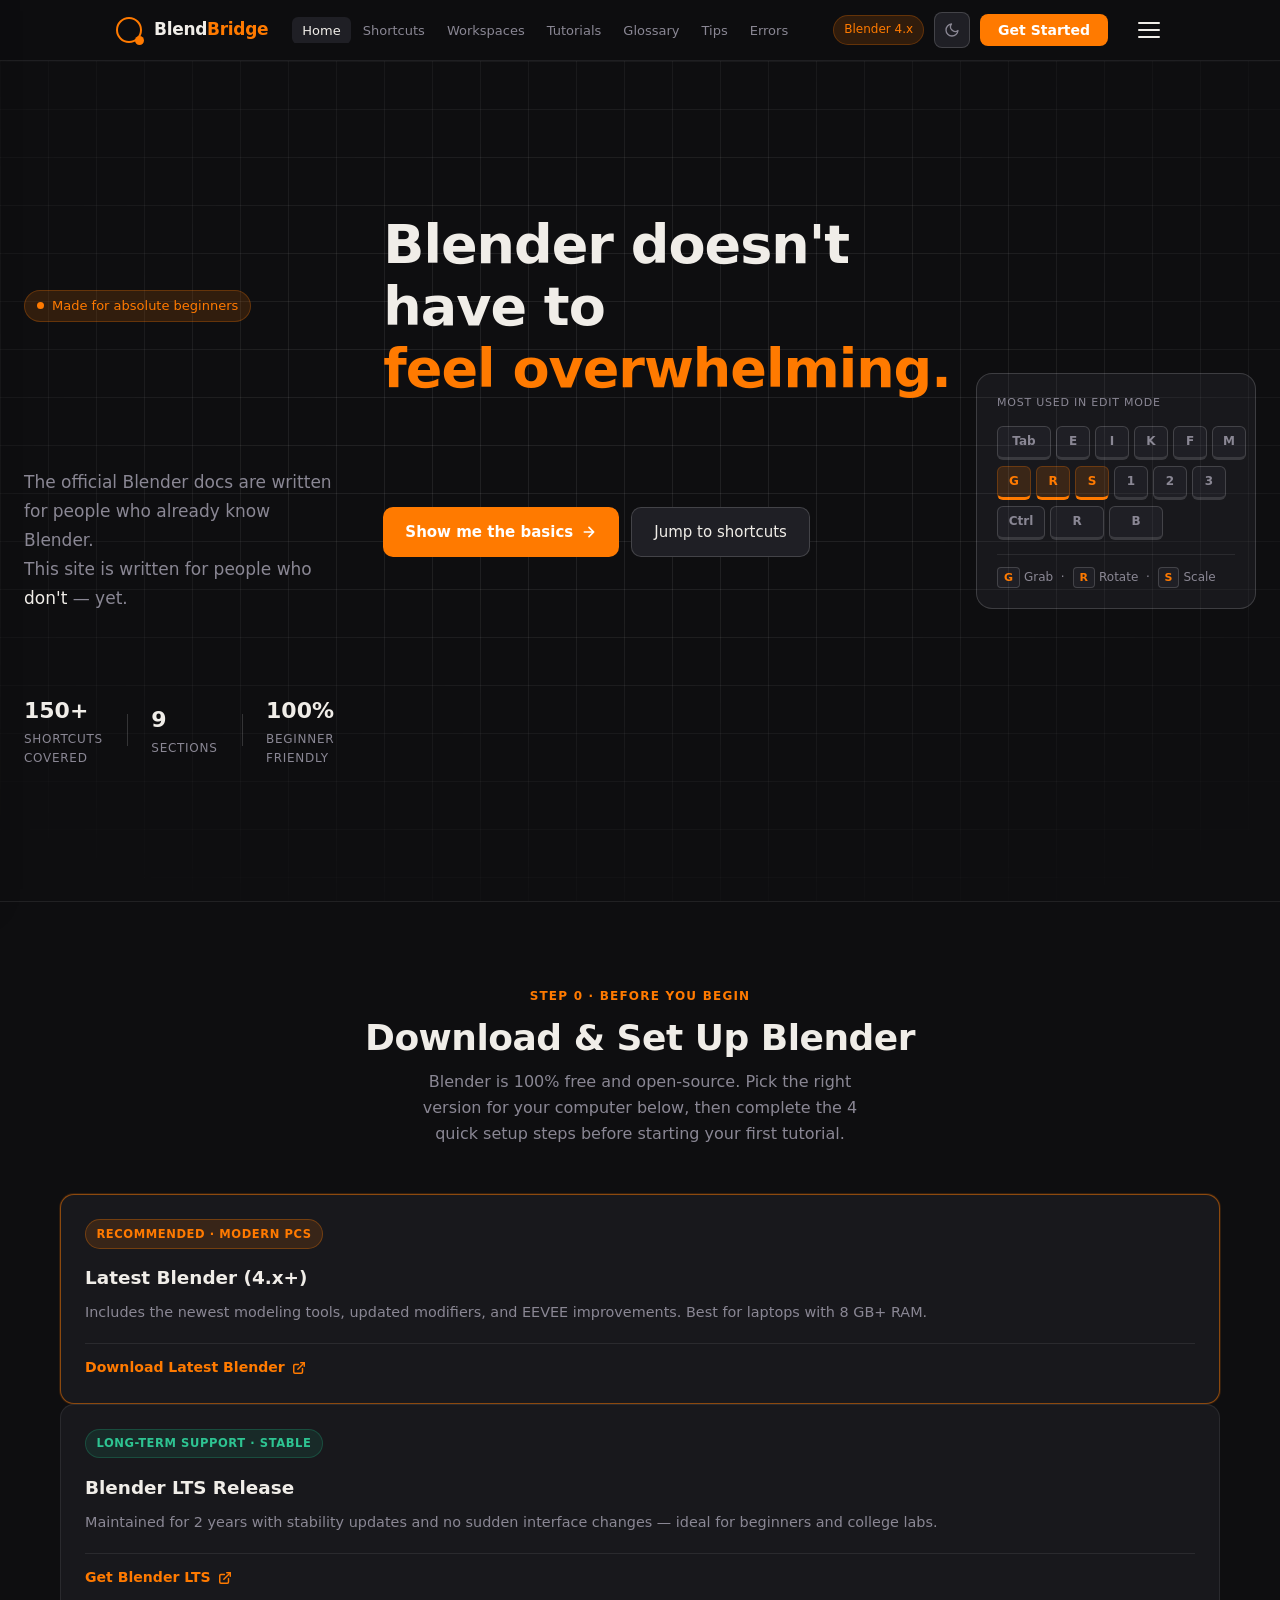
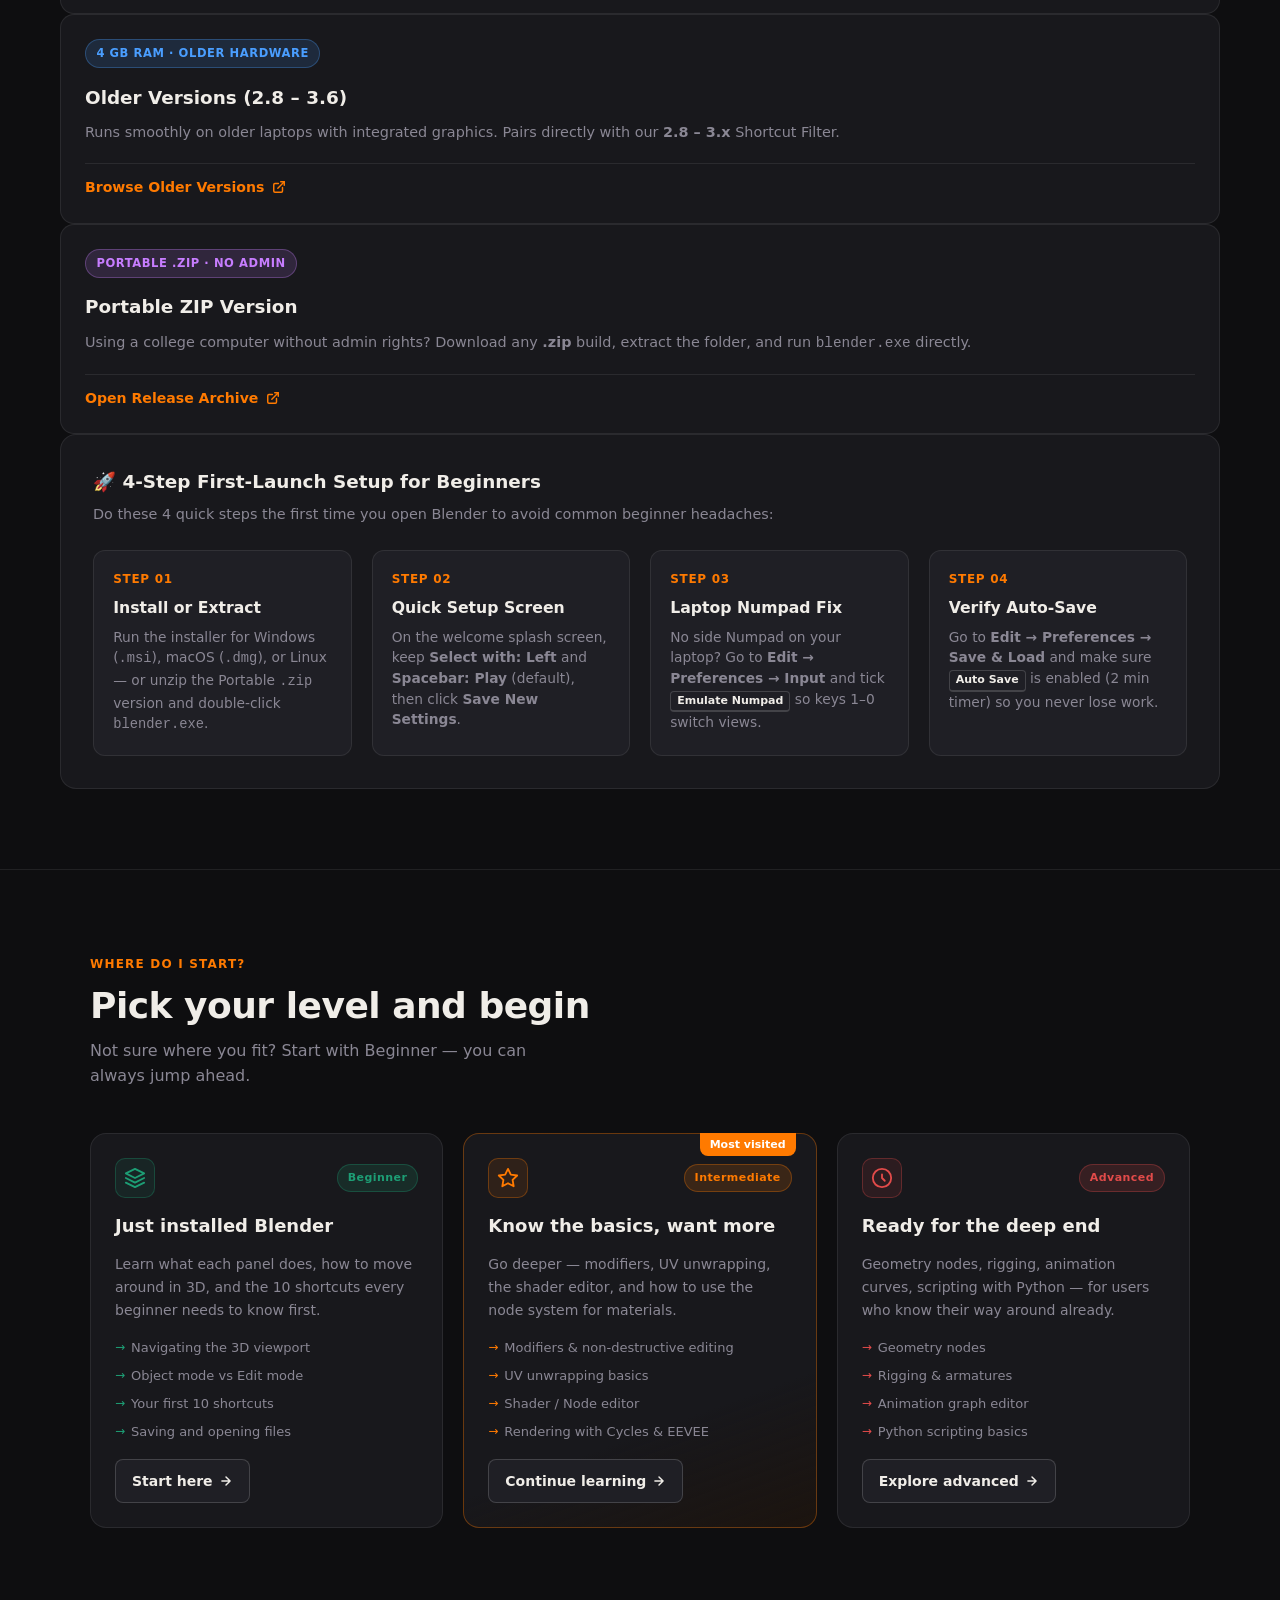
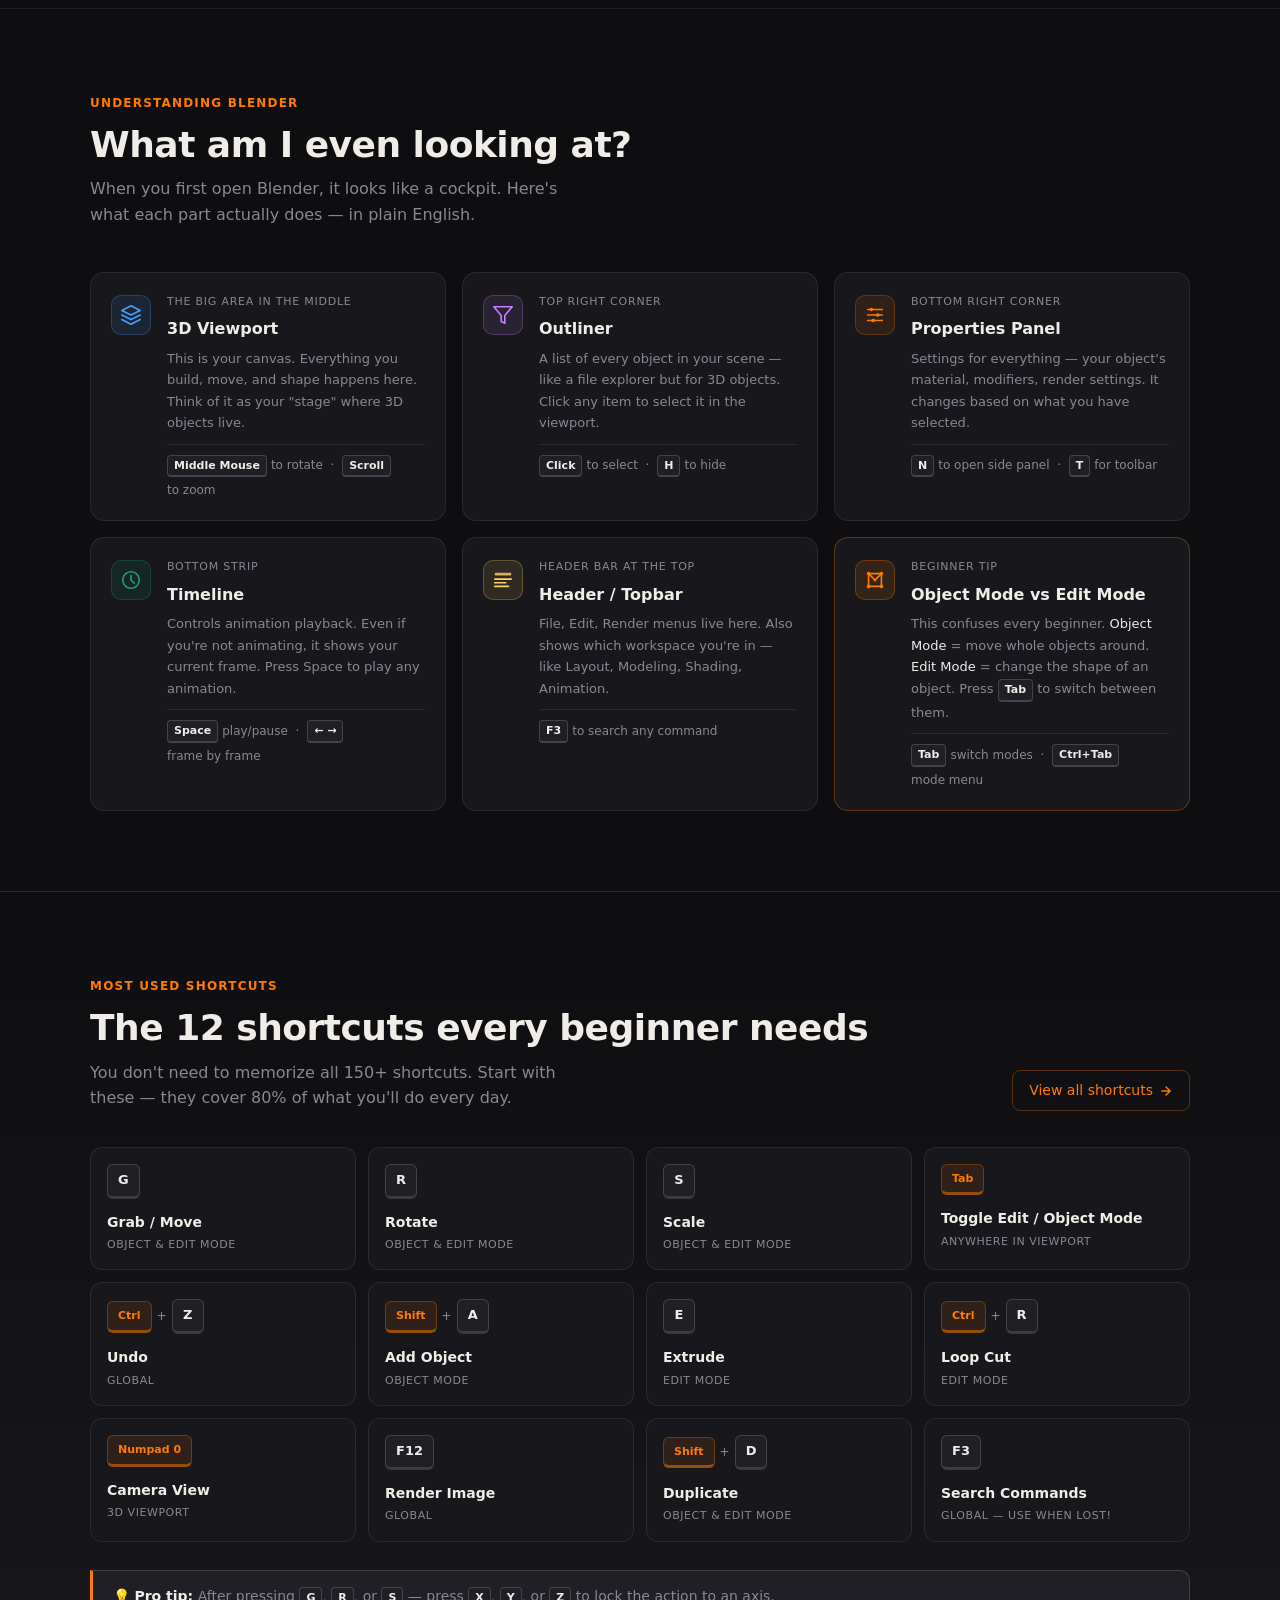
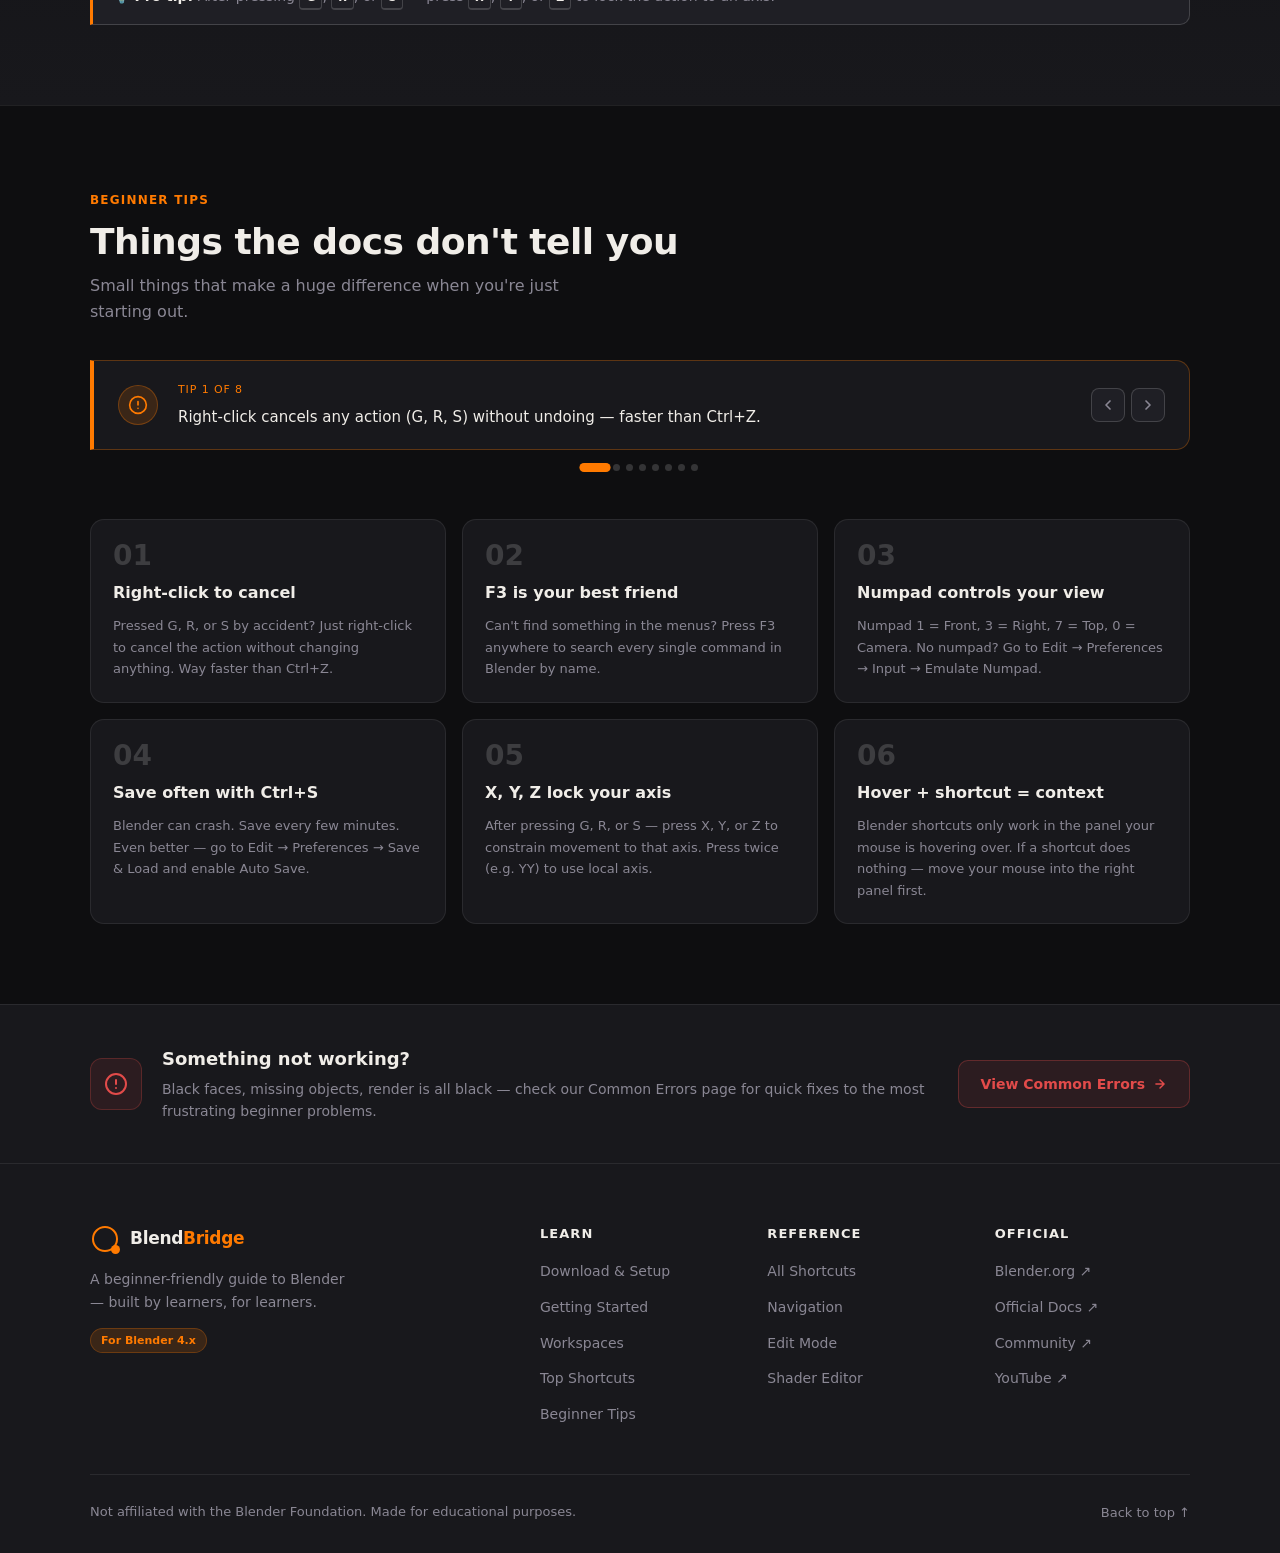
==== commit 85f5bba5: "Update .dl-header styles in index.html Added section description margin to the header style." ====
--- a/index.html
+++ b/index.html
@@ -16,10 +16,14 @@
       max-width: 1160px;
       margin: 0 auto;
     }
-    .dl-header {
+   .dl-header {
       text-align: center;
       max-width: 680px;
       margin: 0 auto 3rem;
+    }
+    .dl-header .section-desc {
+      margin: 0 auto;
+    }
     }
     .dl-grid {
       display: grid;
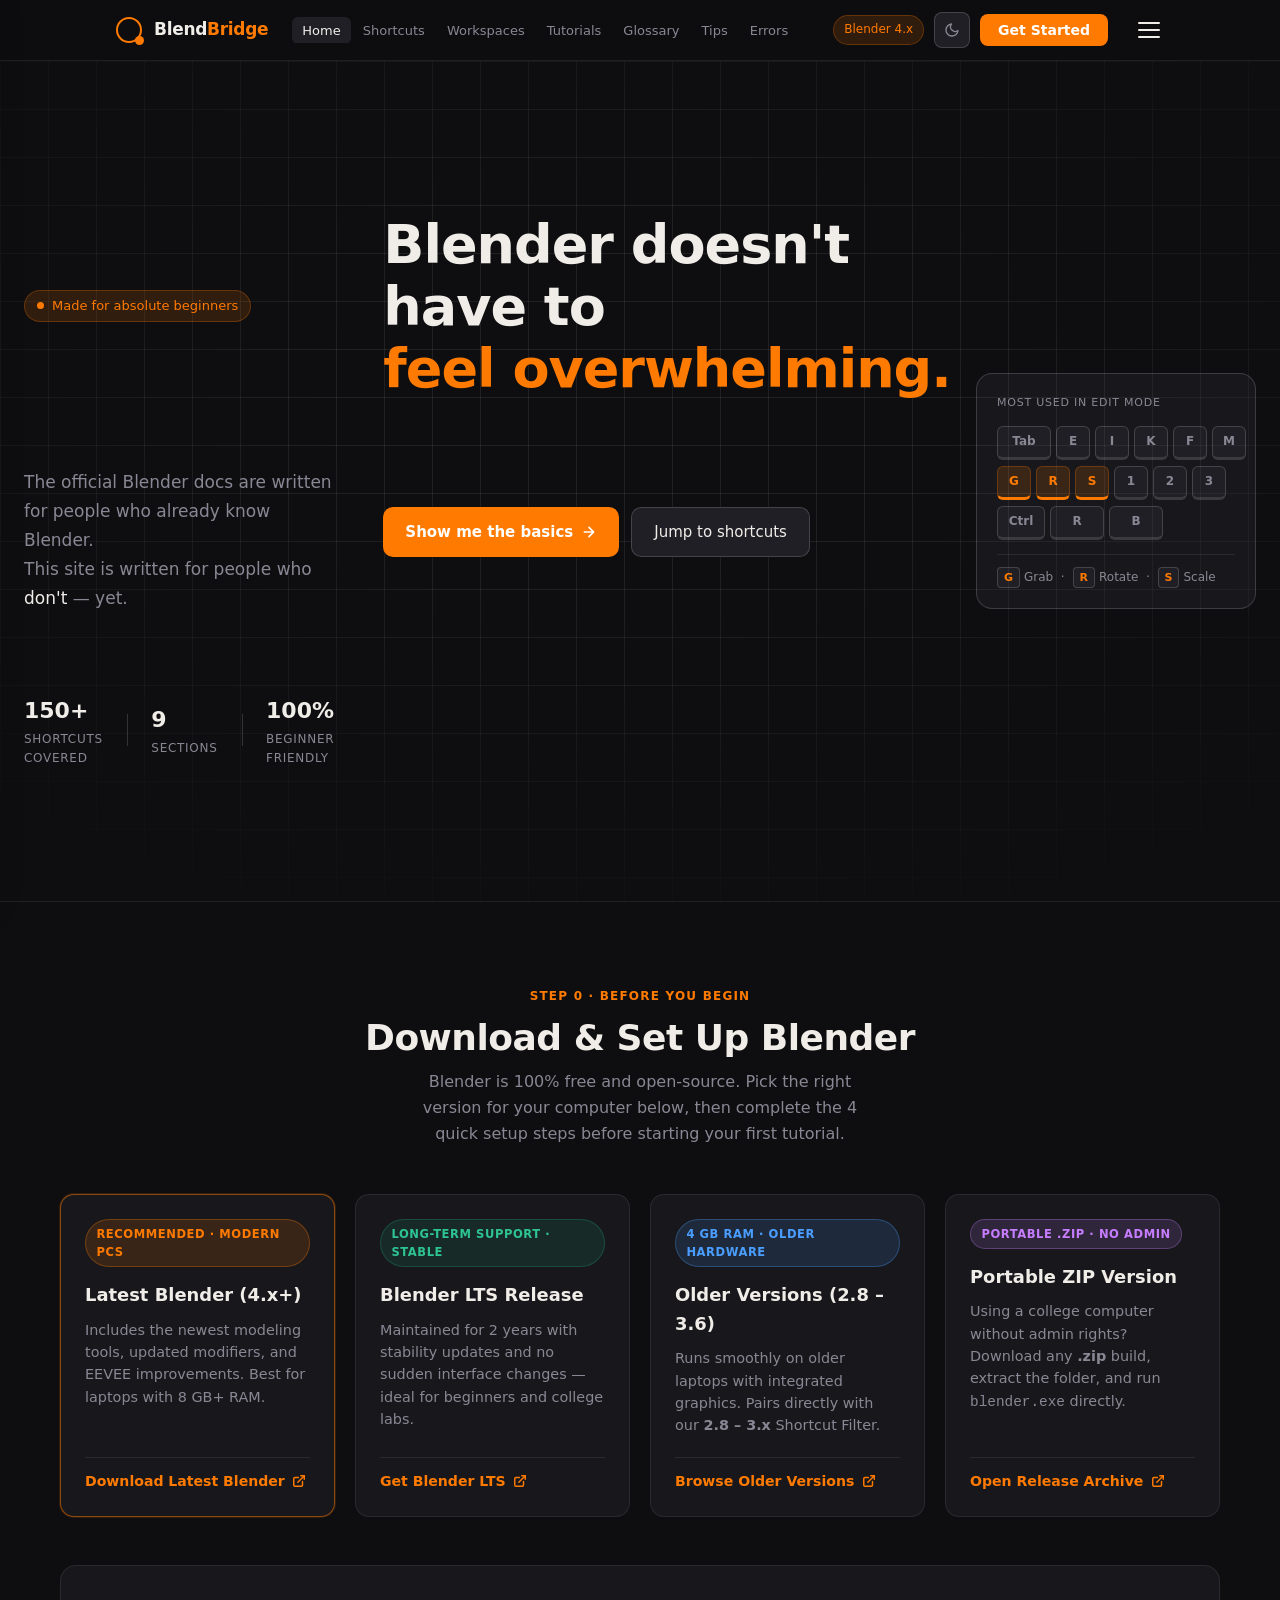
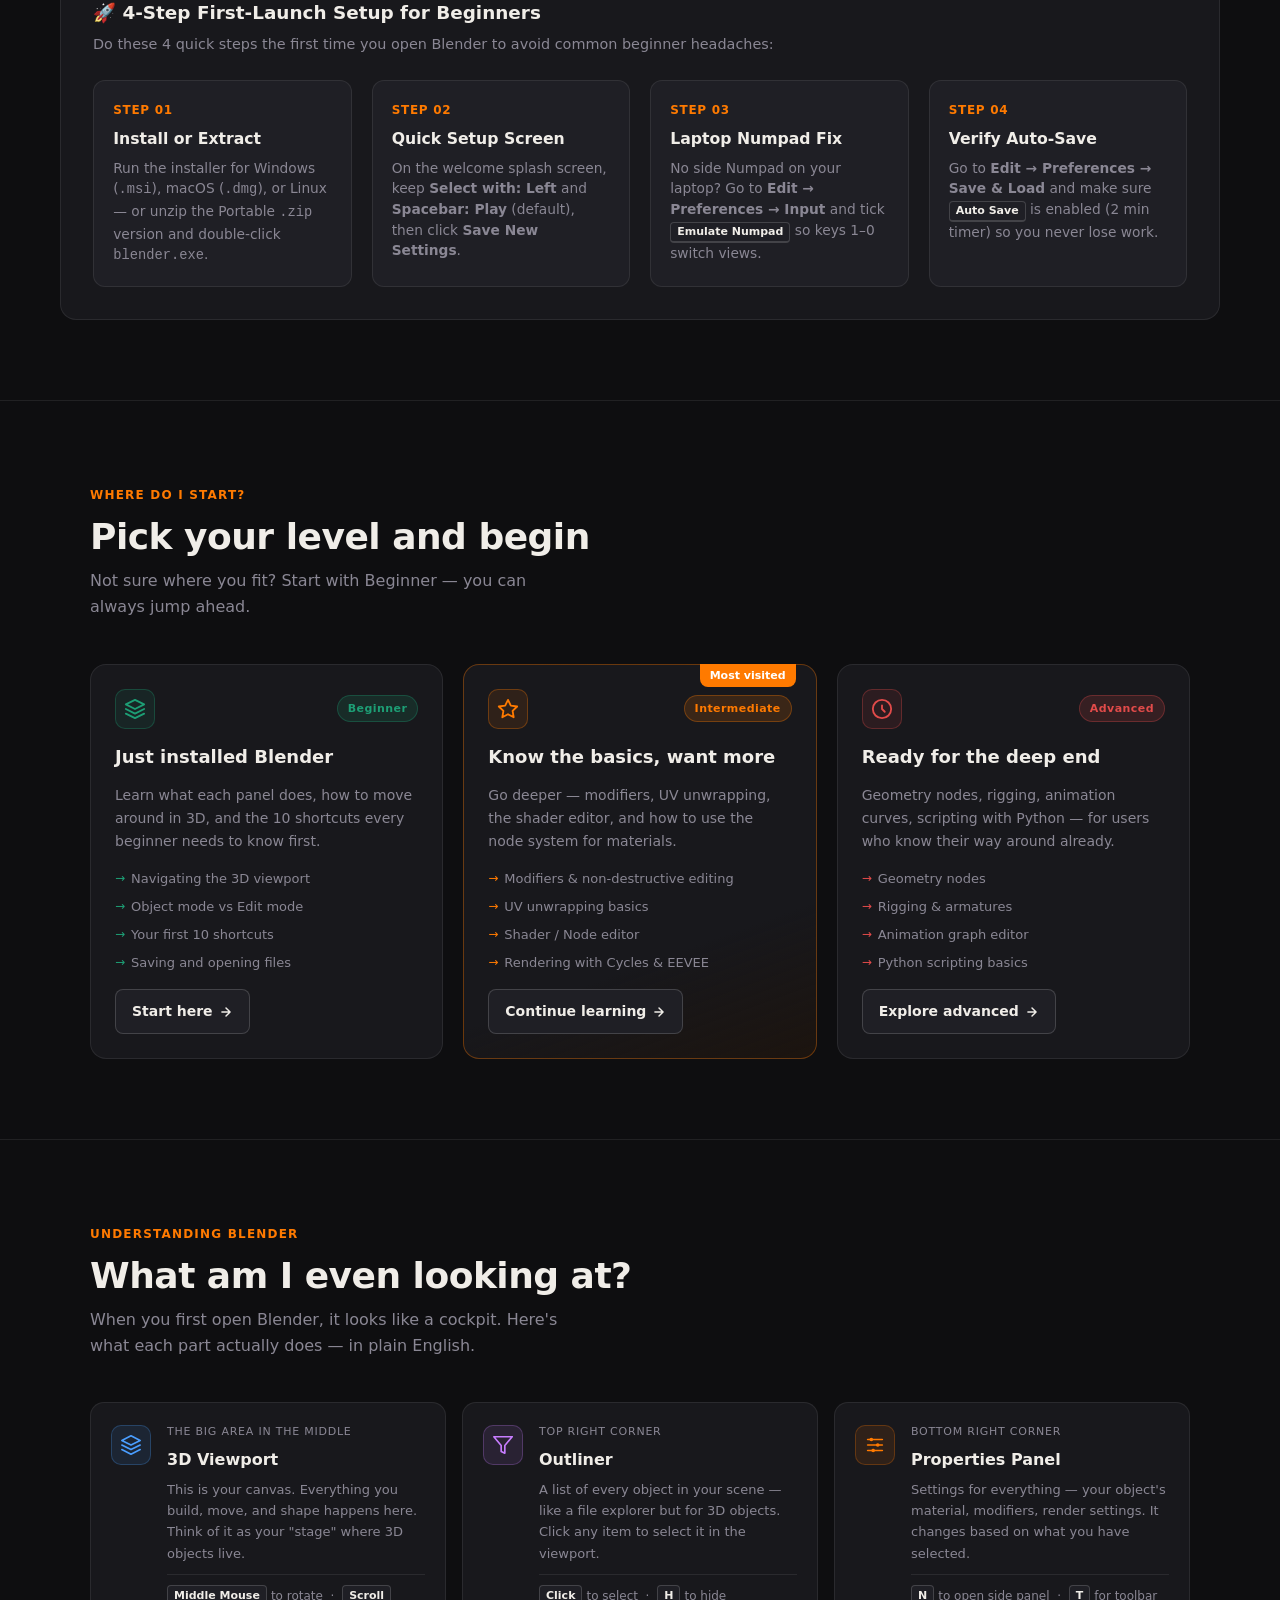
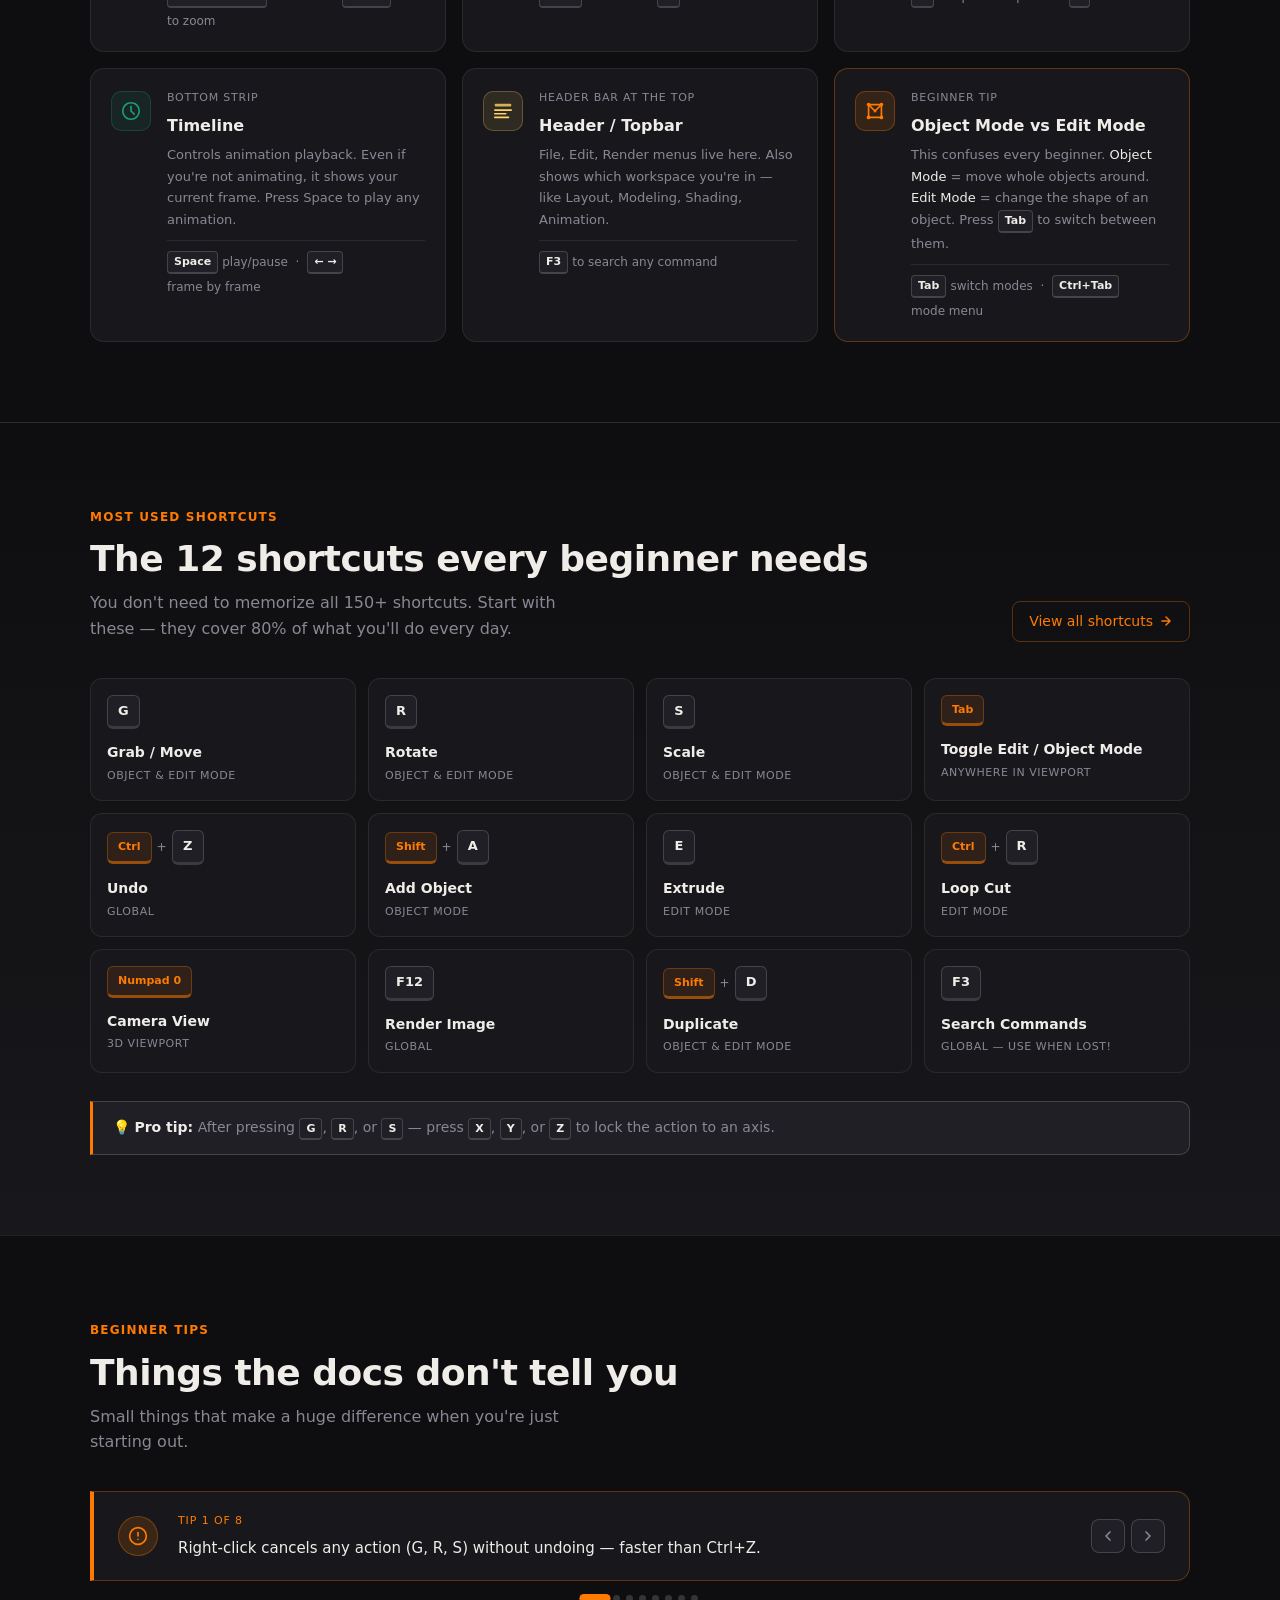
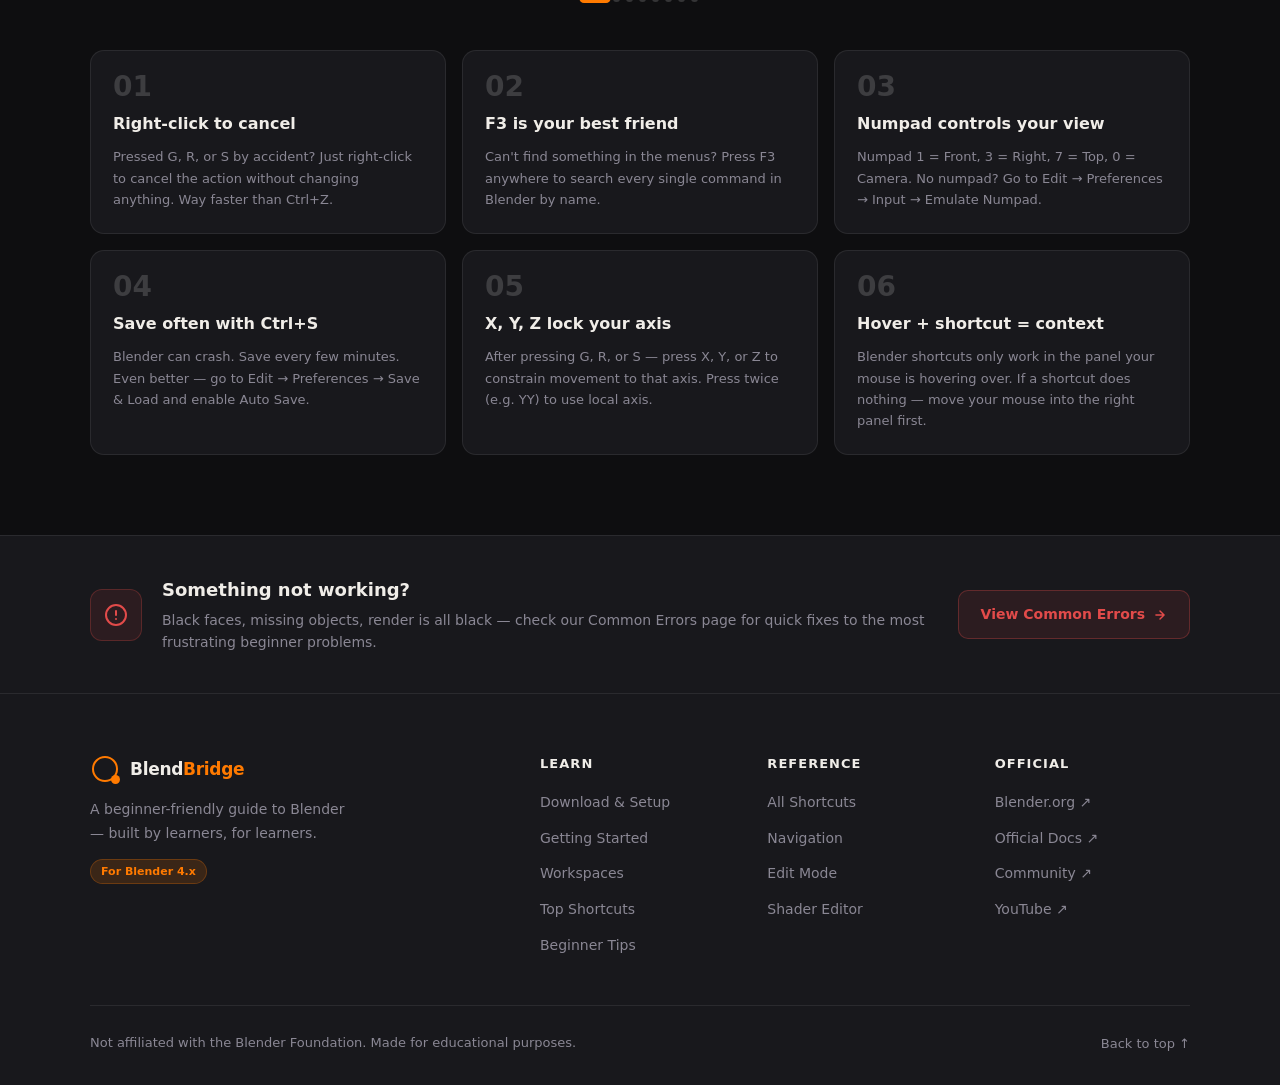
==== commit bddbc6d6: "Add files via upload" ====
--- a/index.html
+++ b/index.html
@@ -5,7 +5,7 @@
     <meta name="viewport" content="width=device-width, initial-scale=1.0">
     <title>BlendBridge — Learn Blender, Made Simple</title>
     <link rel="stylesheet" href="style-landing.css">
-    <style>
+  <style>
     /* ── DOWNLOAD & SETUP BLENDER SECTION ── */
     .download-sec {
       padding: 5rem 1.5rem;
@@ -16,7 +16,7 @@
       max-width: 1160px;
       margin: 0 auto;
     }
-   .dl-header {
+    .dl-header {
       text-align: center;
       max-width: 680px;
       margin: 0 auto 3rem;
@@ -24,12 +24,12 @@
     .dl-header .section-desc {
       margin: 0 auto;
     }
-    }
     .dl-grid {
       display: grid;
-      grid-template-columns: repeat(auto-fit, minmax(250px, 1fr));
+      grid-template-columns: repeat(4, 1fr);
       gap: 1.25rem;
       margin-bottom: 3rem;
+      align-items: stretch;
     }
     .dl-card {
       background: var(--bg-card);
@@ -81,7 +81,7 @@
       border: 1px solid rgba(199, 125, 255, 0.3);
     }
     .dl-title {
-      font-size: 1.15rem;
+      font-size: 1.12rem;
       font-weight: 700;
       color: var(--text);
       margin: 0 0 0.55rem;
@@ -126,7 +126,7 @@
     }
     .dl-steps-grid {
       display: grid;
-      grid-template-columns: repeat(auto-fit, minmax(230px, 1fr));
+      grid-template-columns: repeat(4, 1fr);
       gap: 1.25rem;
     }
     .dl-step-item {
@@ -154,6 +154,16 @@
       line-height: 1.5;
       color: var(--text-muted);
       margin: 0;
+    }
+    @media (max-width: 960px) {
+      .dl-grid, .dl-steps-grid {
+        grid-template-columns: repeat(2, 1fr);
+      }
+    }
+    @media (max-width: 600px) {
+      .dl-grid, .dl-steps-grid {
+        grid-template-columns: 1fr;
+      }
     }
   </style>
 </head>
@@ -350,7 +360,7 @@
         <div class="dl-card">
           <div>
             <span class="dl-badge dl-badge-purple">Portable .ZIP · No Admin</span>
-           <h3 class="dl-title">Portable ZIP Version</h3>
+            <h3 class="dl-title">Portable ZIP Version</h3>
             <p class="dl-desc">Using a college computer without admin rights? Download any <strong>.zip</strong> build, extract the folder, and run <code>blender.exe</code> directly.</p>
           </div>
           <a href="https://download.blender.org/release/" target="_blank" rel="noopener" class="dl-link">
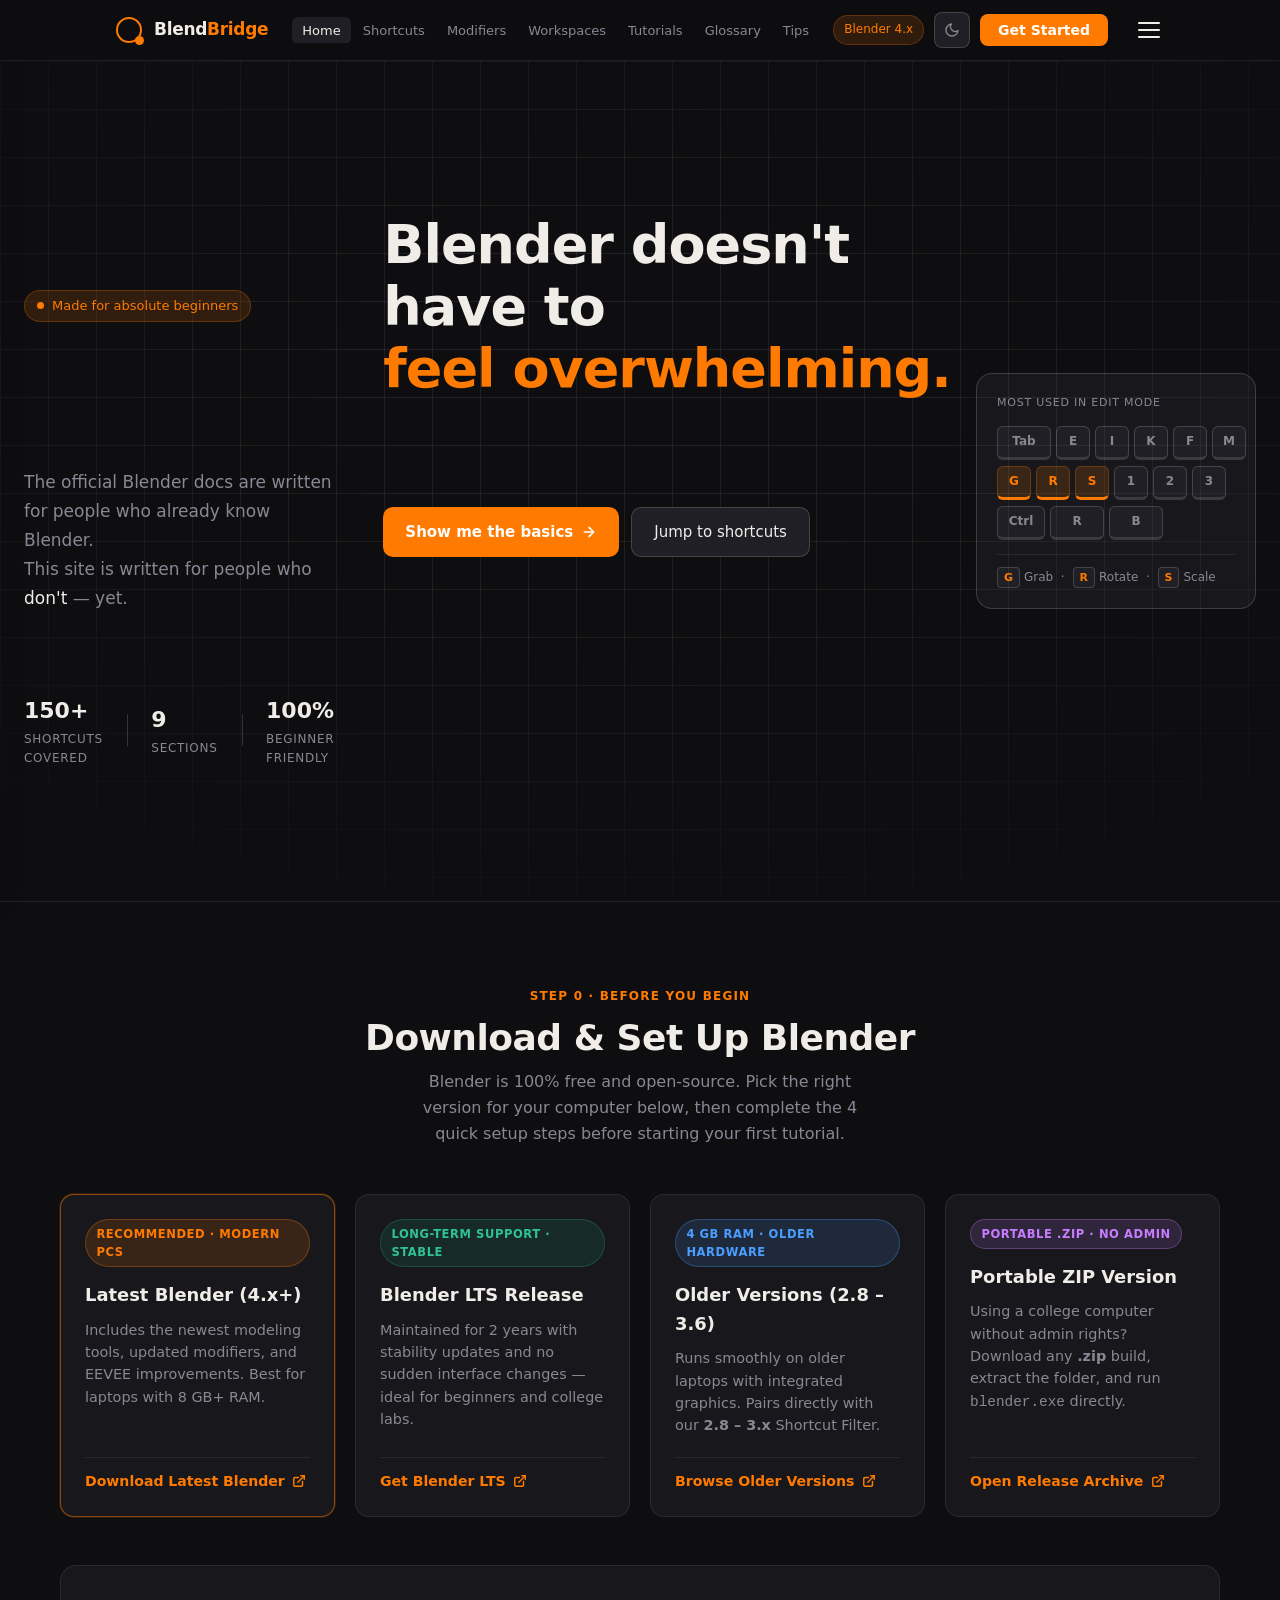
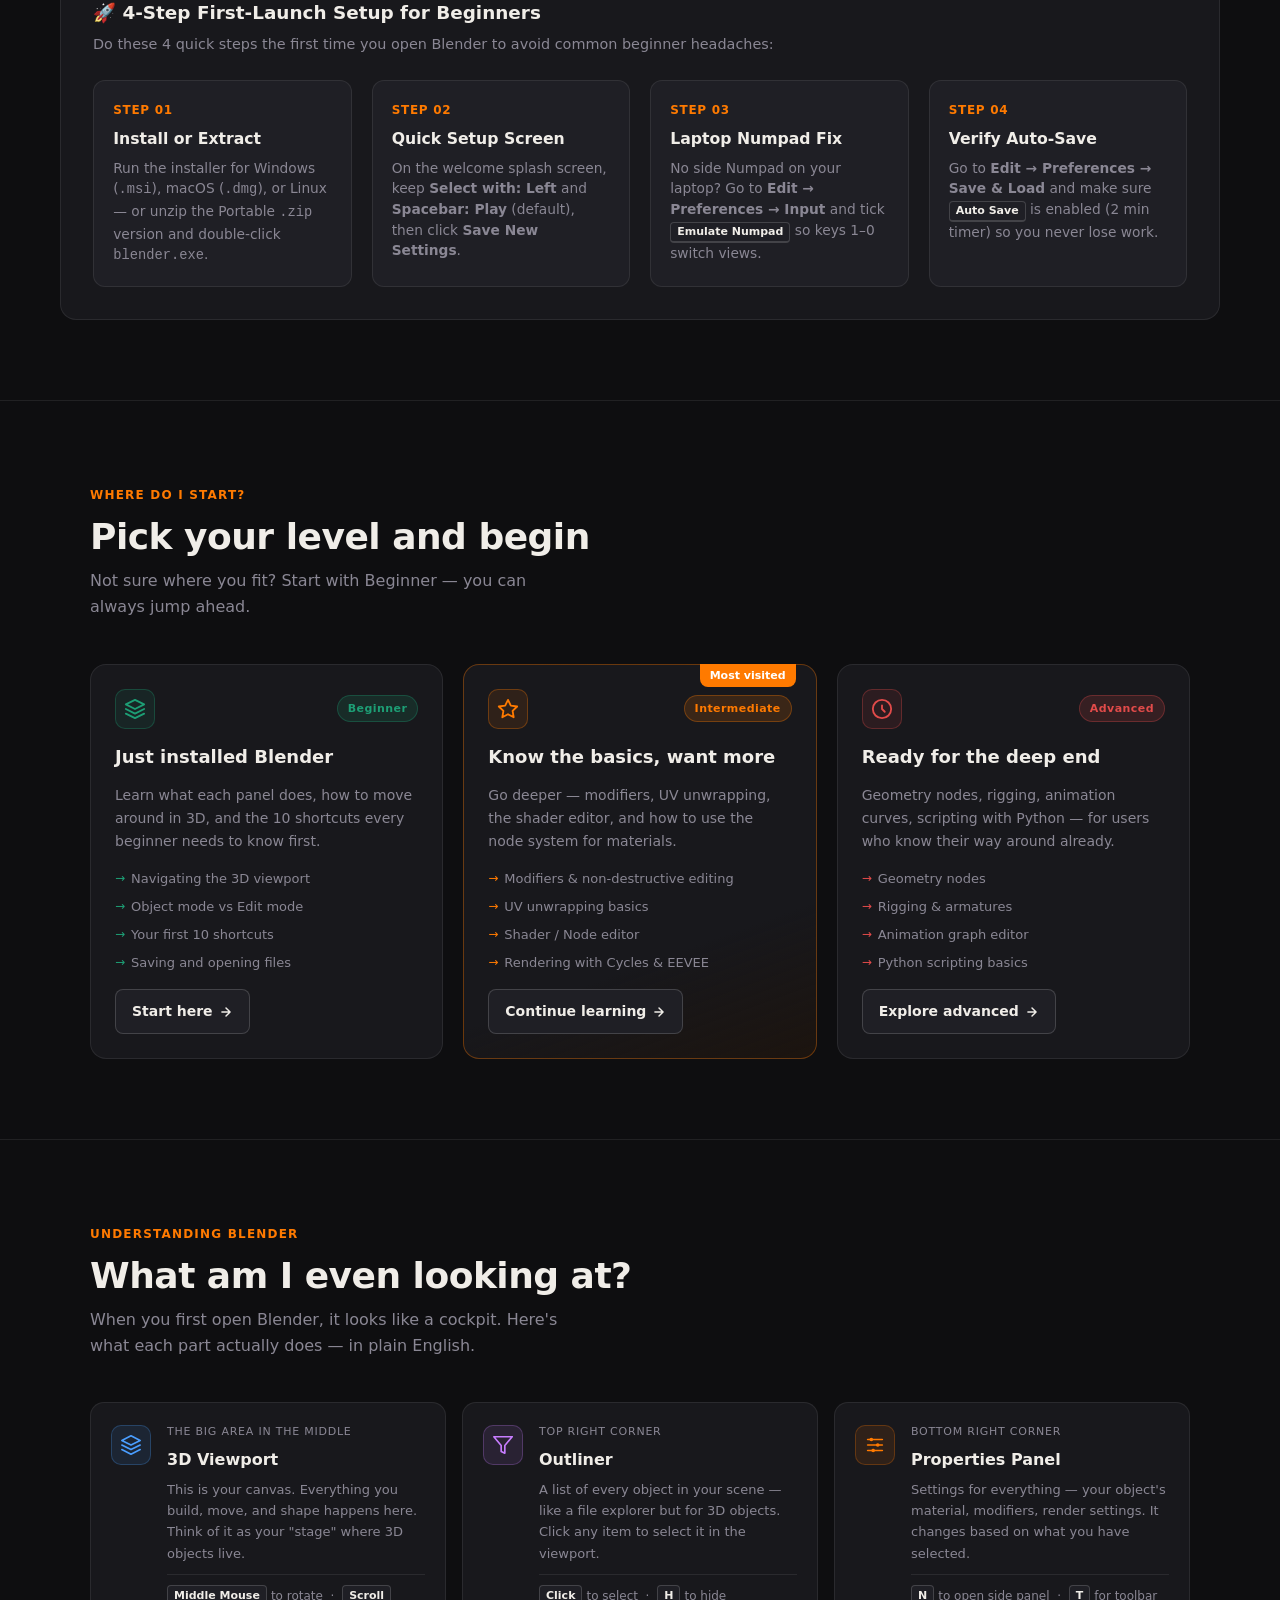
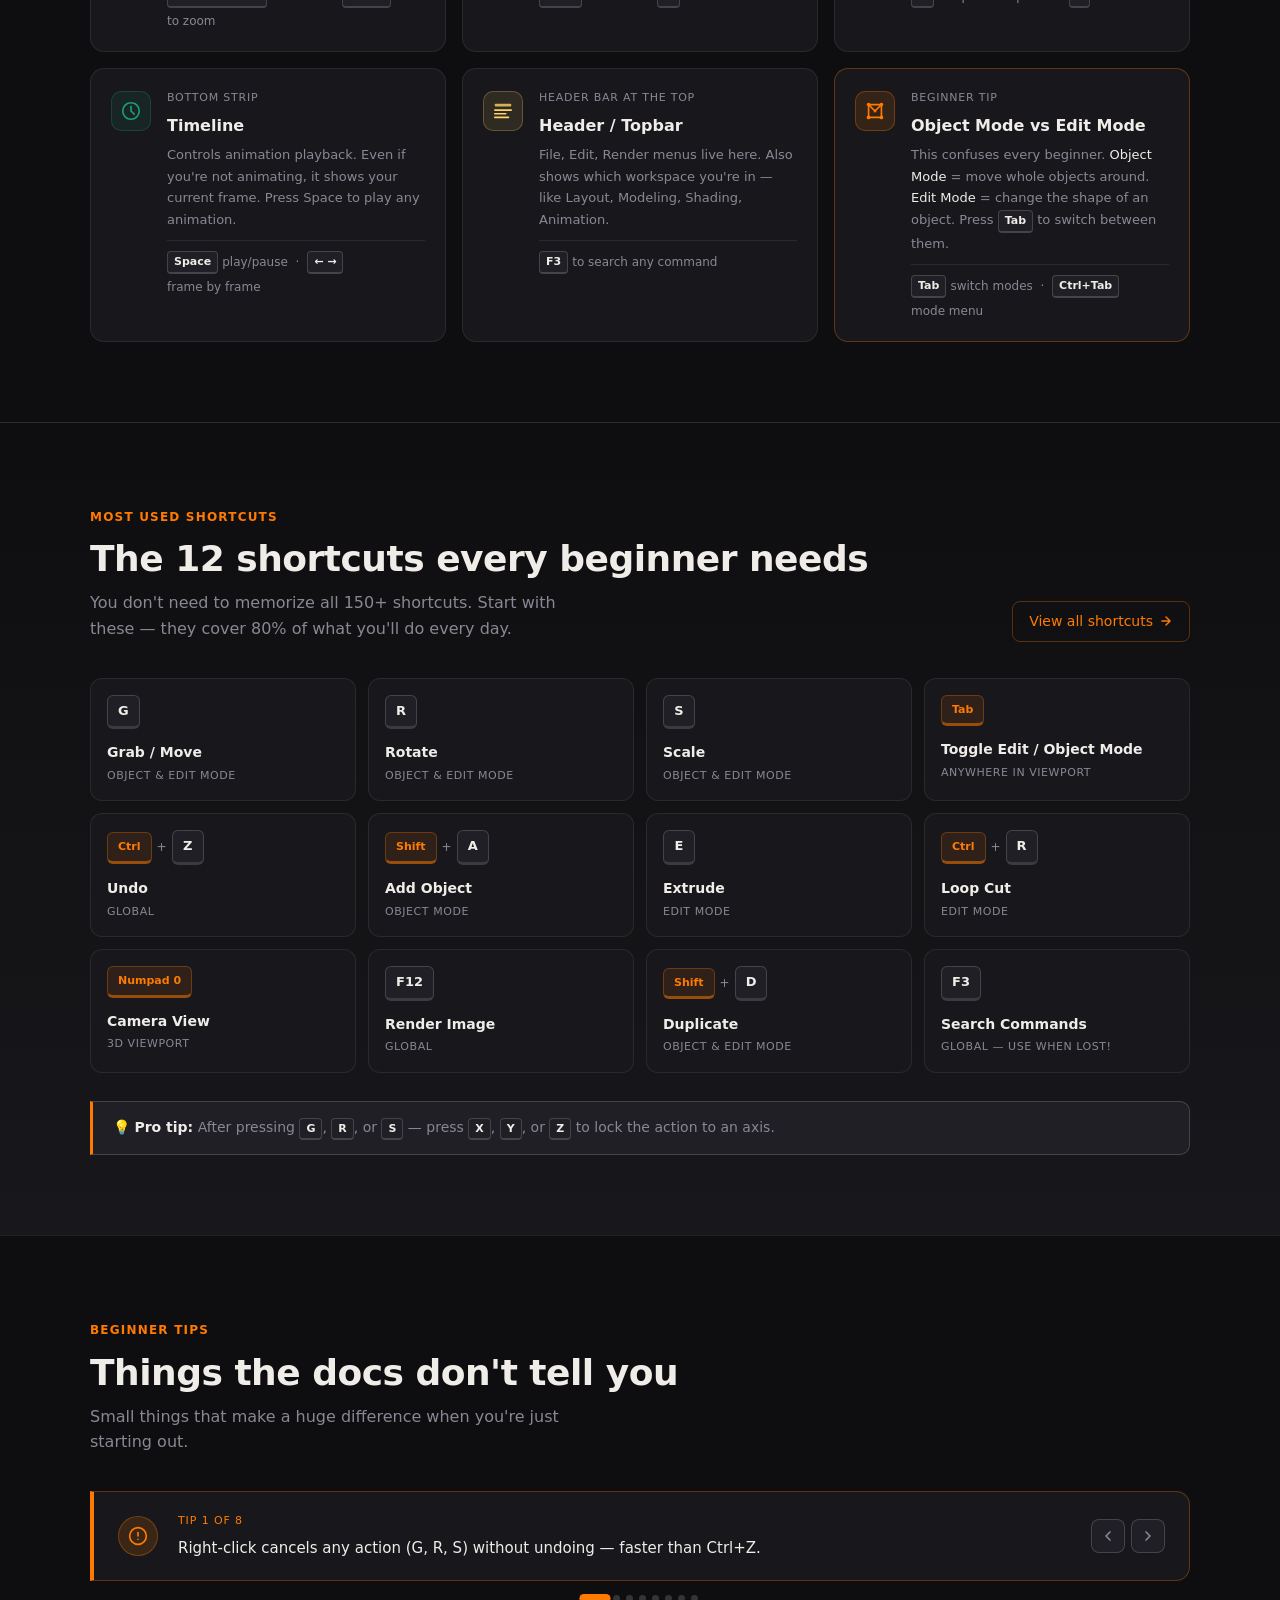
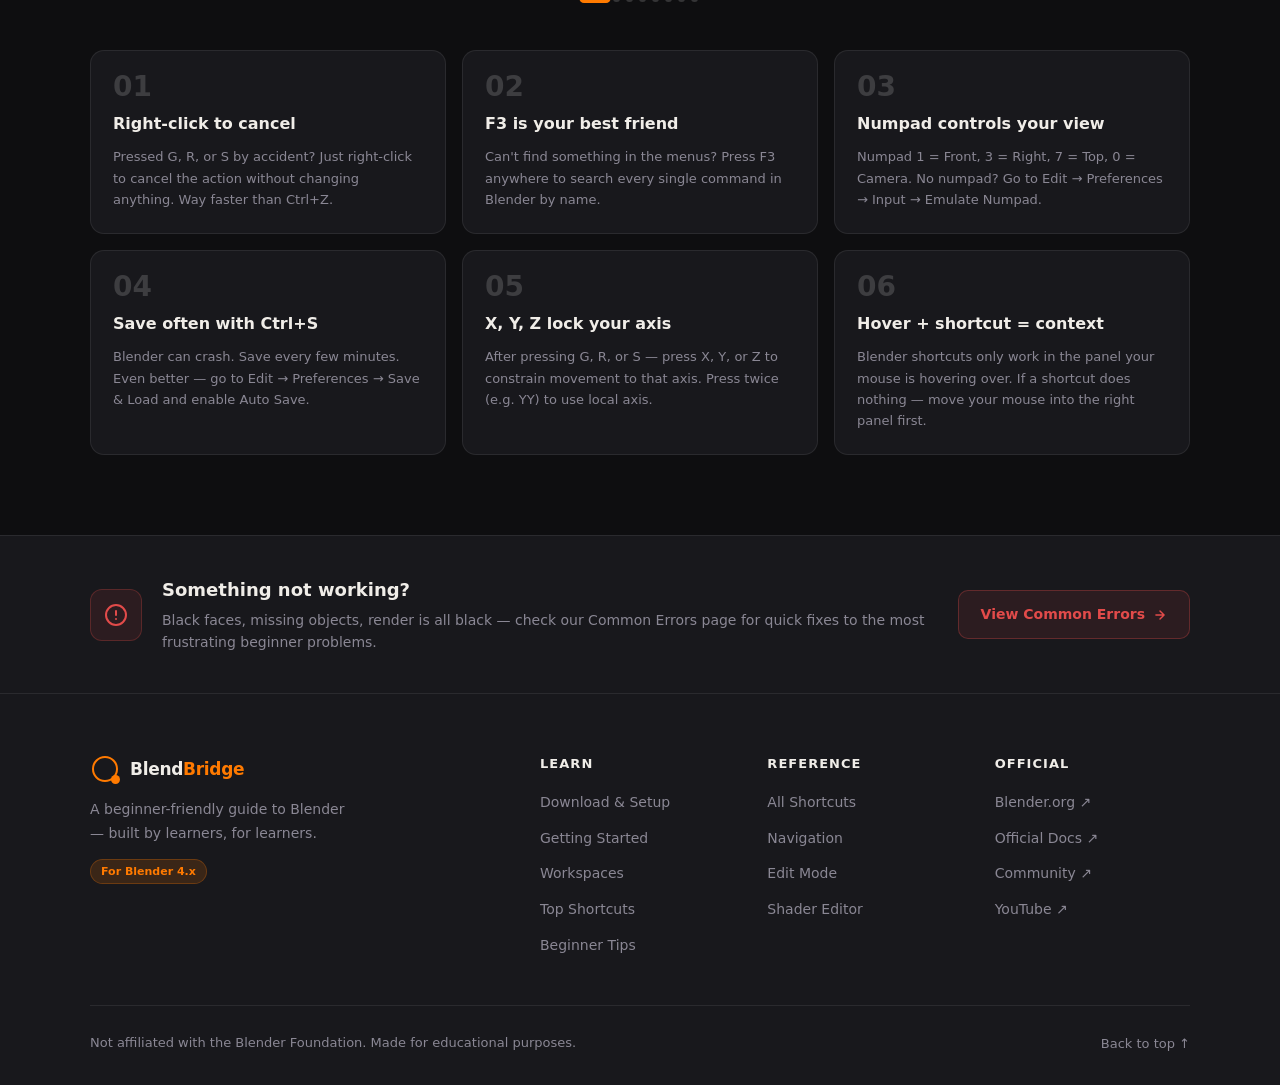
==== commit 63b0f815: "Add files via upload" ====
--- a/index.html
+++ b/index.html
@@ -184,6 +184,7 @@
             <ul class="nav-links">
         <li><a href="index.html" class="nav-link active">Home</a></li>
         <li><a href="shortcuts.html" class="nav-link">Shortcuts</a></li>
+        <li><a href="modifiers.html" class="nav-link">Modifiers</a></li>
         <li><a href="#workspaces" class="nav-link">Workspaces</a></li>
         <li><a href="tutorials.html" class="nav-link">Tutorials</a></li>
         <li><a href="glossary.html" class="nav-link">Glossary</a></li>
@@ -949,6 +950,7 @@
     <nav class="sd-nav">
       <a href="index.html" class="sd-link active"><span class="sd-icon">🏠</span>Home</a>
       <a href="shortcuts.html" class="sd-link"><span class="sd-icon">⌨️</span>Shortcuts</a>
+      <a href="modifiers.html" class="sd-link"><span class="sd-icon">🔧</span>Modifiers</a>
       <a href="#workspaces" class="sd-link"><span class="sd-icon">🖥️</span>Workspaces</a>
       <a href="tutorials.html" class="sd-link"><span class="sd-icon">🎬</span>Tutorials</a>
       <a href="glossary.html" class="sd-link"><span class="sd-icon">📖</span>Glossary</a>
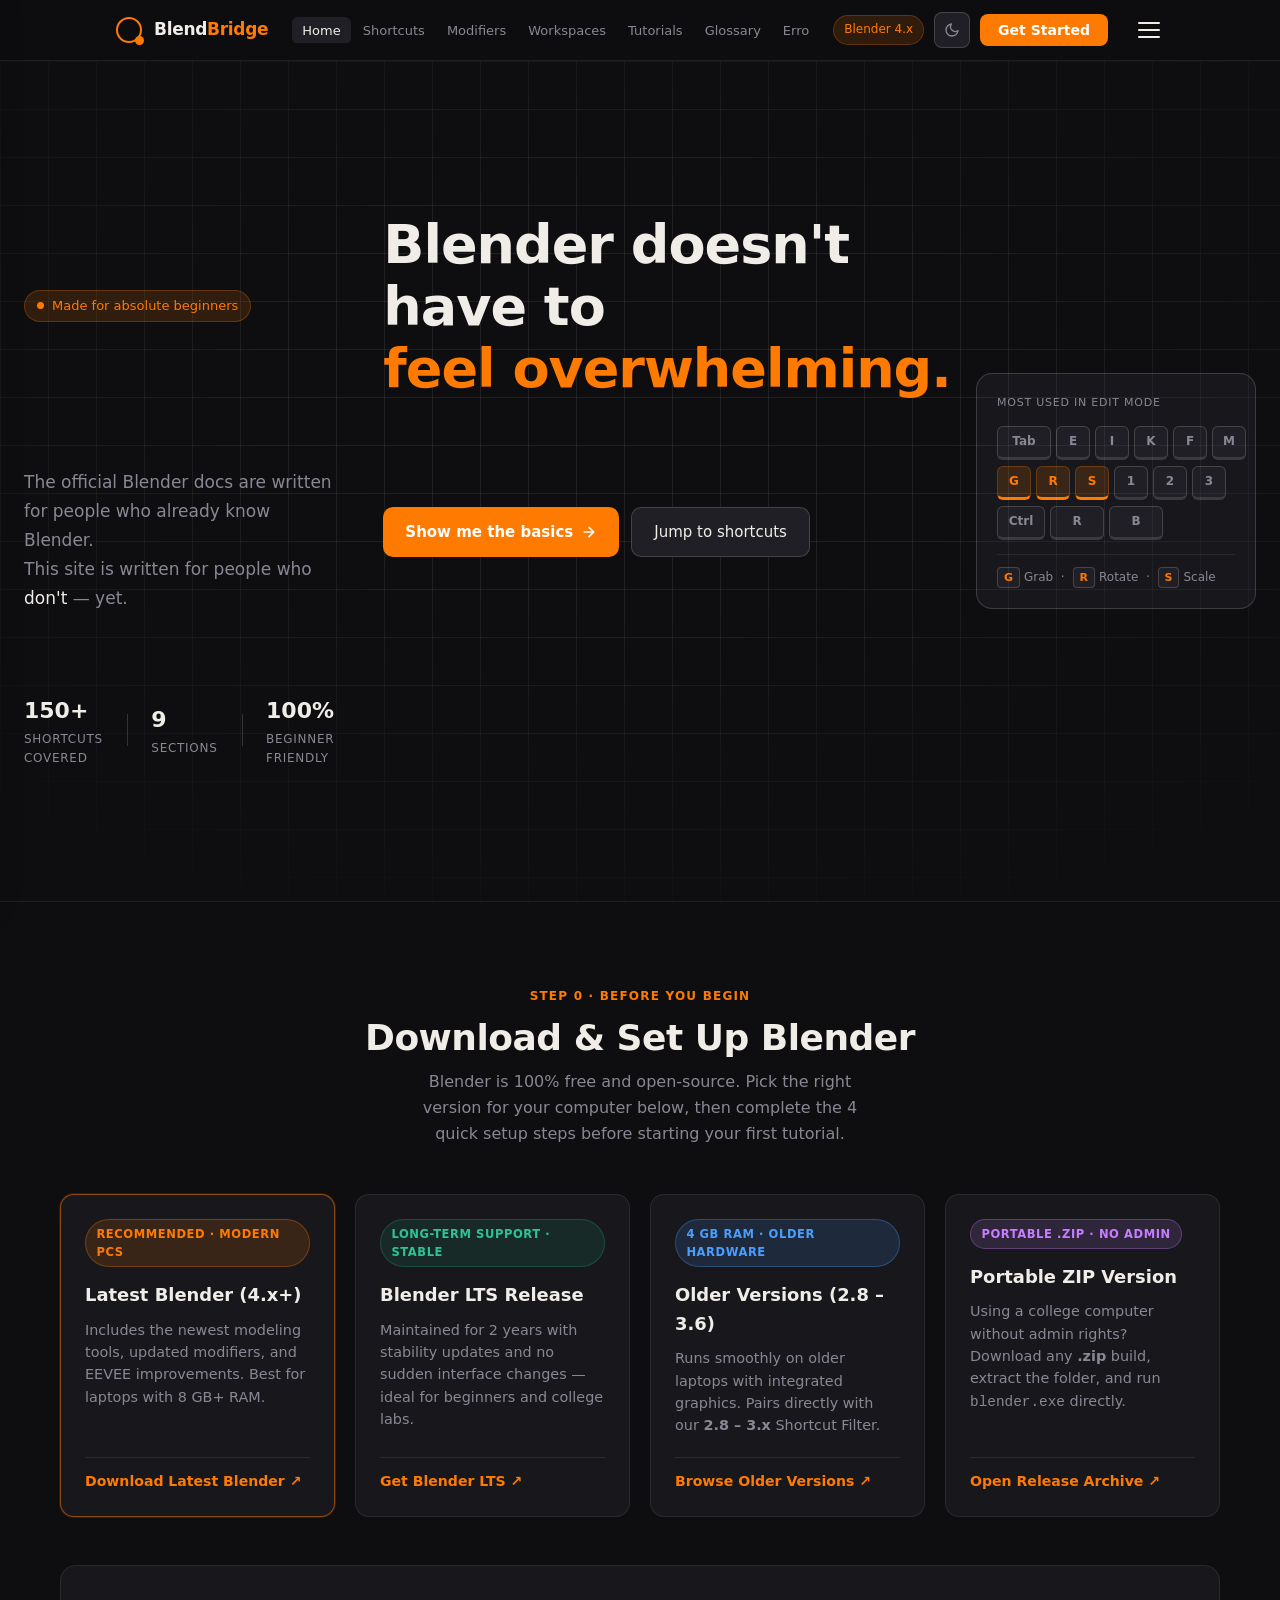
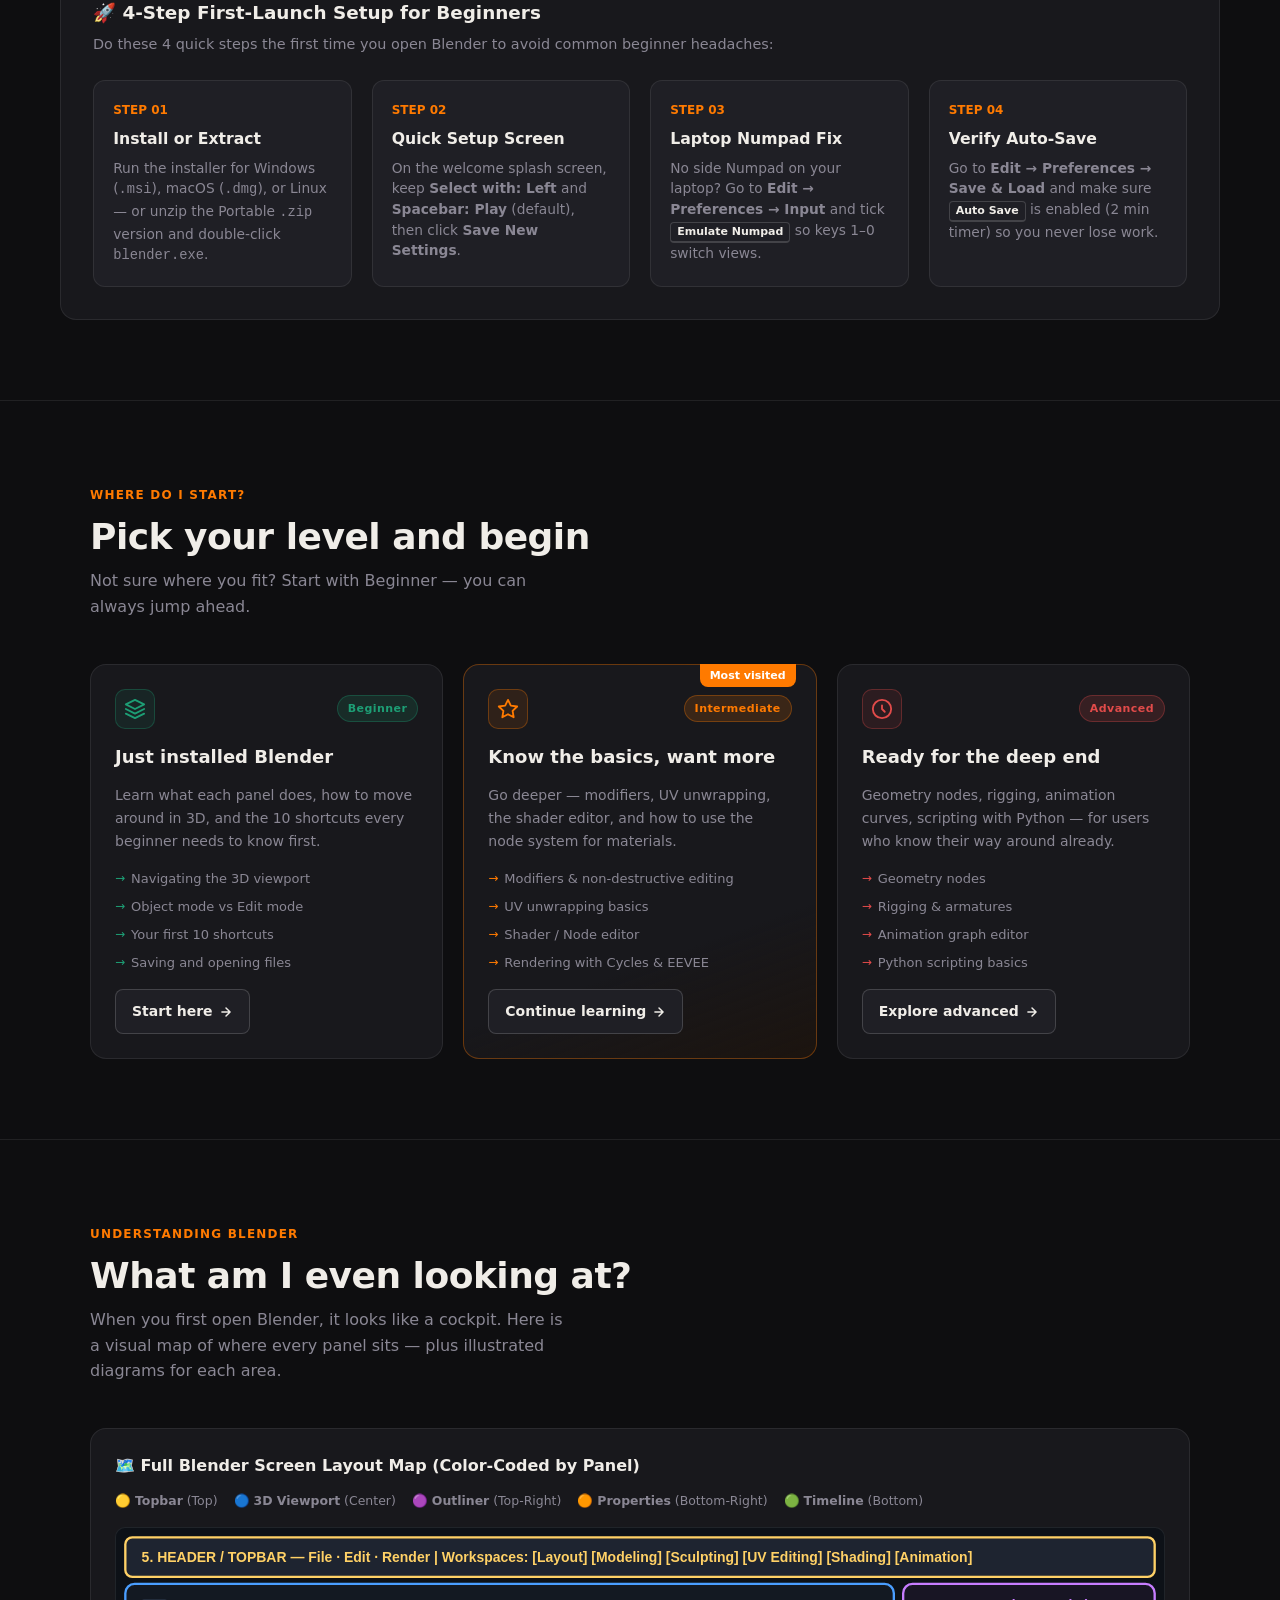
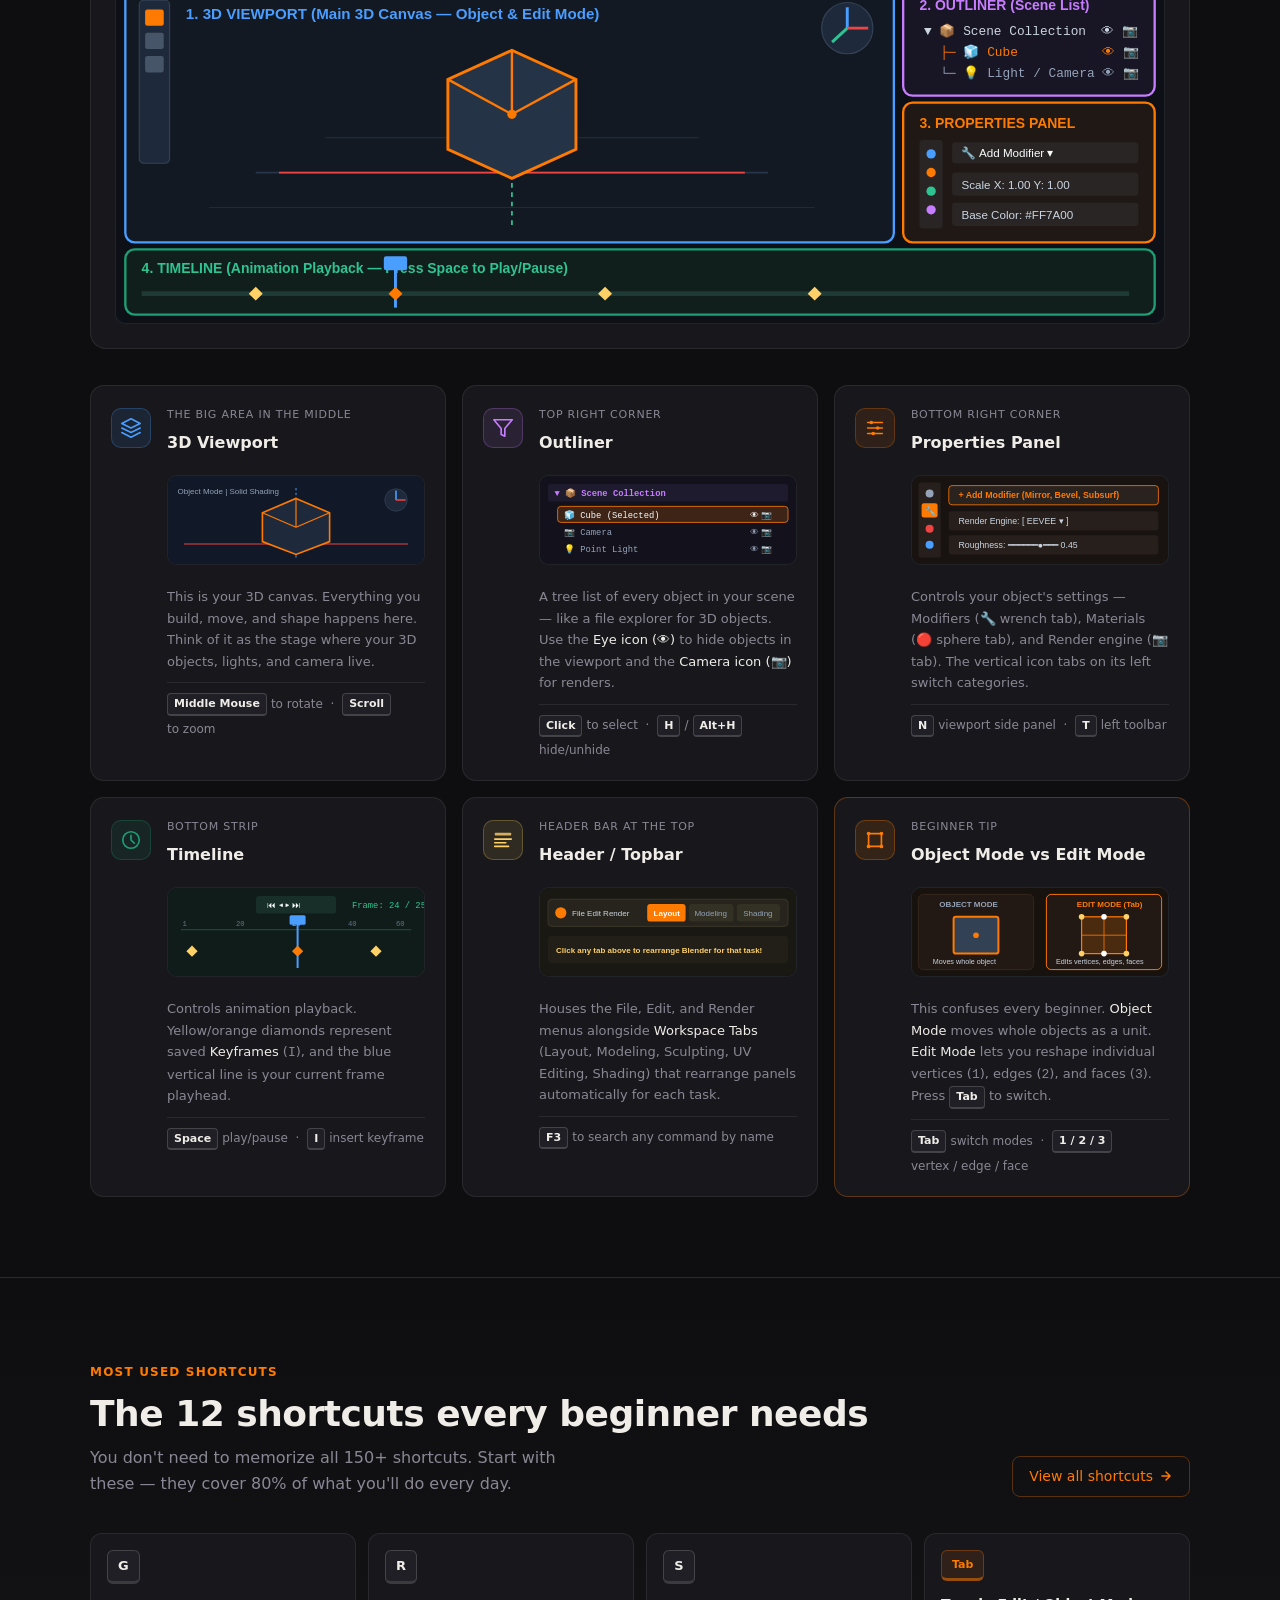
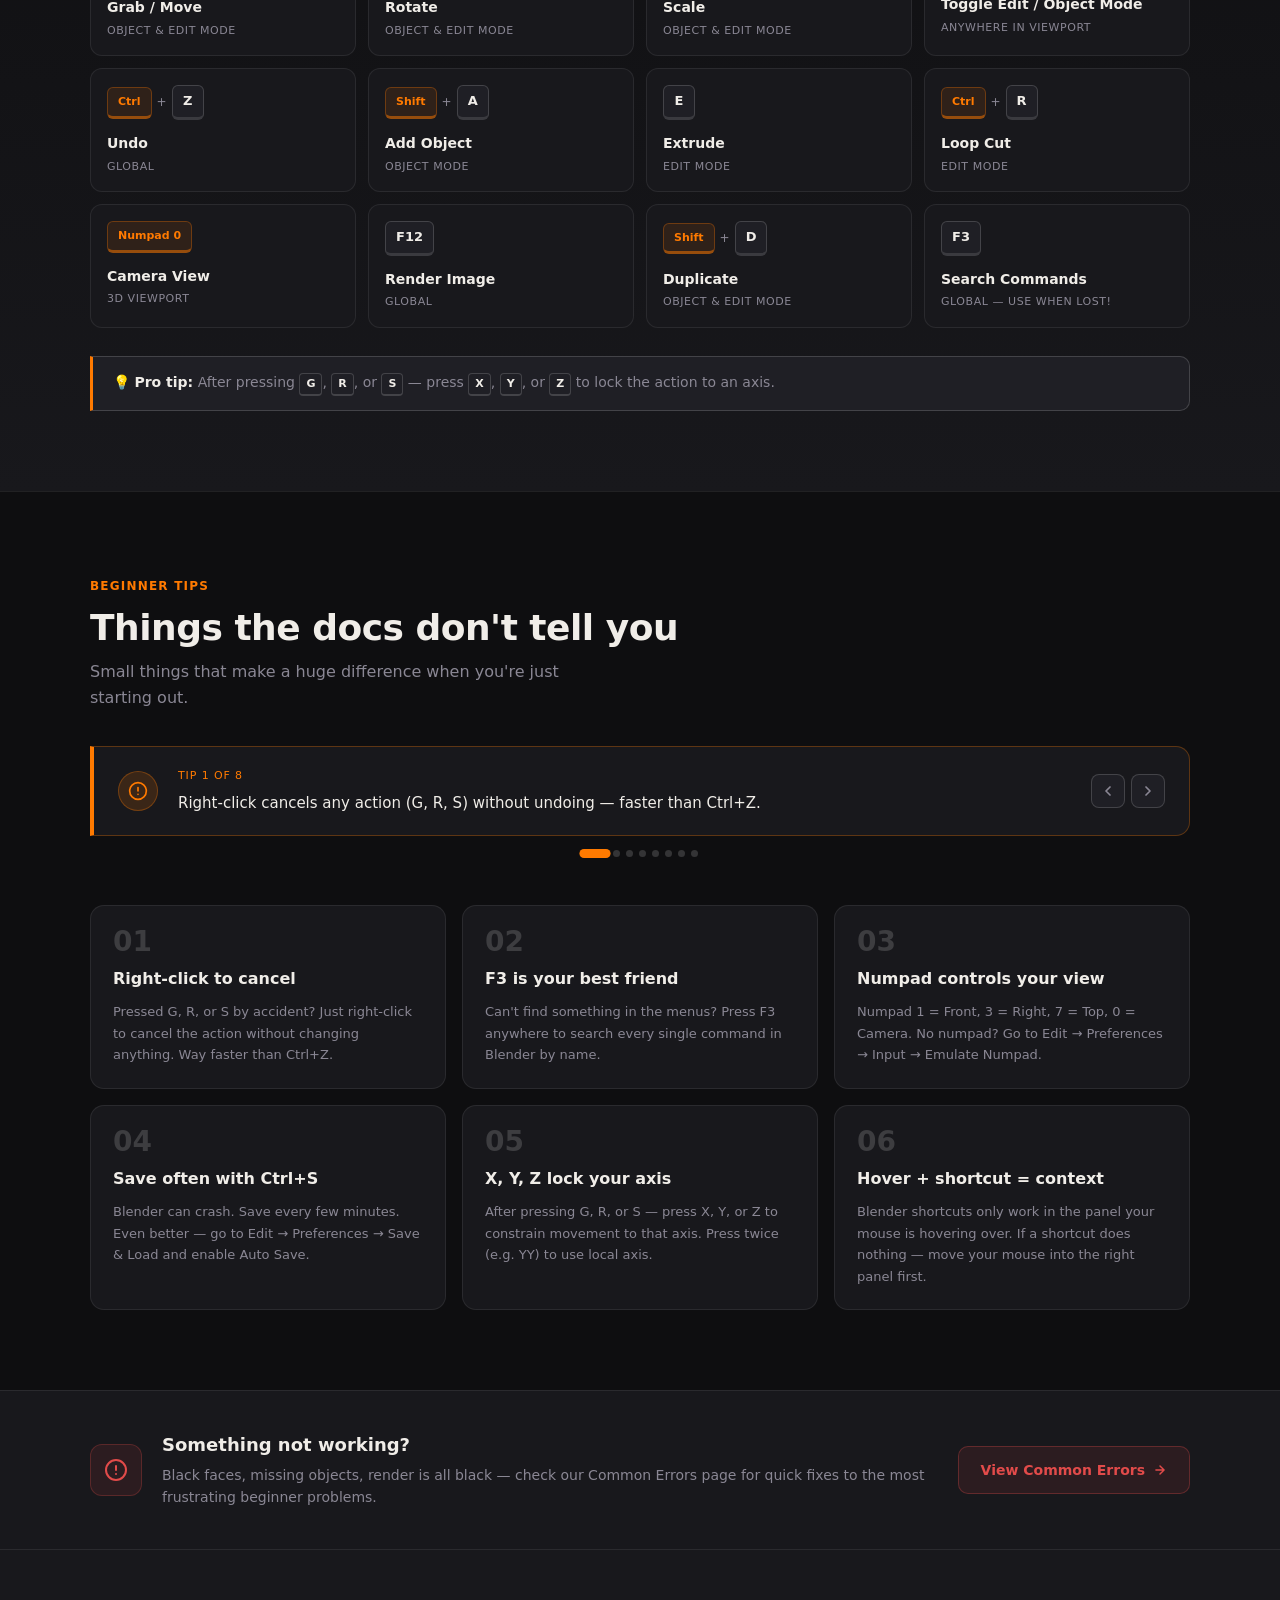
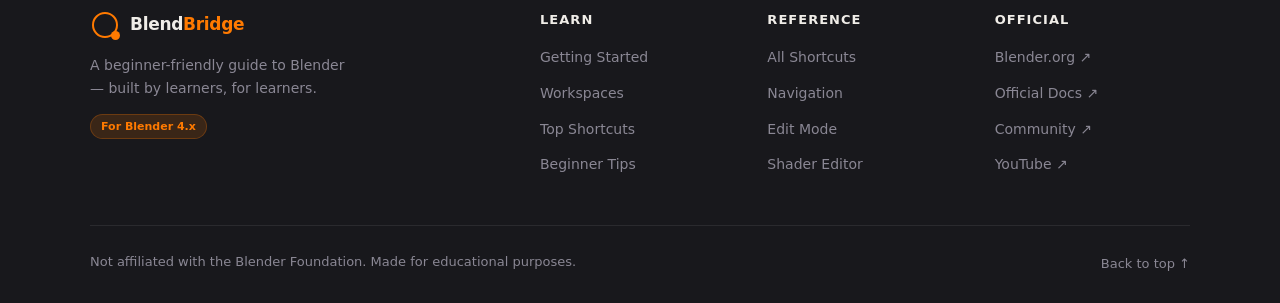
==== commit d22410e1: "Add files via upload" ====
--- a/index.html
+++ b/index.html
@@ -5,6 +5,7 @@
     <meta name="viewport" content="width=device-width, initial-scale=1.0">
     <title>BlendBridge — Learn Blender, Made Simple</title>
     <link rel="stylesheet" href="style-landing.css">
+    <link rel="manifest" href="manifest.json">
   <style>
     /* ── DOWNLOAD & SETUP BLENDER SECTION ── */
     .download-sec {
@@ -43,7 +44,7 @@
     }
     .dl-card:hover {
       transform: translateY(-3px);
-      border-color: var(--border-hi, rgba(255,122,0,0.45));
+      border-color: rgba(255, 122, 0, 0.45);
     }
     .dl-card-featured {
       border-color: rgba(255, 122, 0, 0.5);
@@ -60,110 +61,85 @@
       margin-bottom: 0.9rem;
       width: fit-content;
     }
-    .dl-badge-orange {
-      background: rgba(255, 122, 0, 0.14);
-      color: #ff7a00;
-      border: 1px solid rgba(255, 122, 0, 0.3);
-    }
-    .dl-badge-green {
-      background: rgba(29, 158, 117, 0.14);
-      color: #2ec492;
-      border: 1px solid rgba(29, 158, 117, 0.3);
-    }
-    .dl-badge-blue {
-      background: rgba(74, 158, 255, 0.14);
-      color: #4a9eff;
-      border: 1px solid rgba(74, 158, 255, 0.3);
-    }
-    .dl-badge-purple {
-      background: rgba(199, 125, 255, 0.14);
-      color: #c77dff;
-      border: 1px solid rgba(199, 125, 255, 0.3);
-    }
-    .dl-title {
-      font-size: 1.12rem;
-      font-weight: 700;
-      color: var(--text);
-      margin: 0 0 0.55rem;
-    }
-    .dl-desc {
-      font-size: 0.9rem;
-      line-height: 1.55;
-      color: var(--text-muted);
-      margin: 0 0 1.25rem;
-    }
-    .dl-link {
-      display: inline-flex;
-      align-items: center;
-      gap: 0.45rem;
-      font-size: 0.88rem;
-      font-weight: 600;
-      color: #ff7a00;
-      text-decoration: none;
-      padding-top: 0.75rem;
-      border-top: 1px solid var(--border);
-      transition: gap 0.2s ease;
-    }
-    .dl-link:hover {
-      gap: 0.65rem;
+    .dl-badge-orange { background: rgba(255, 122, 0, 0.14); color: #ff7a00; border: 1px solid rgba(255, 122, 0, 0.3); }
+    .dl-badge-green  { background: rgba(29, 158, 117, 0.14); color: #2ec492; border: 1px solid rgba(29, 158, 117, 0.3); }
+    .dl-badge-blue   { background: rgba(74, 158, 255, 0.14); color: #4a9eff; border: 1px solid rgba(74, 158, 255, 0.3); }
+    .dl-badge-purple { background: rgba(199, 125, 255, 0.14); color: #c77dff; border: 1px solid rgba(199, 125, 255, 0.3); }
+    .dl-title { font-size: 1.12rem; font-weight: 700; color: var(--text); margin: 0 0 0.55rem; }
+    .dl-desc  { font-size: 0.9rem; line-height: 1.55; color: var(--text-muted); margin: 0 0 1.25rem; }
+    .dl-link  {
+      display: inline-flex; align-items: center; gap: 0.45rem;
+      font-size: 0.88rem; font-weight: 600; color: #ff7a00;
+      text-decoration: none; padding-top: 0.75rem; border-top: 1px solid var(--border);
     }
     .dl-steps-box {
+      background: var(--bg-card); border: 1px solid var(--border);
+      border-radius: 16px; padding: 2rem;
+    }
+    .dl-steps-title { font-size: 1.15rem; font-weight: 700; color: var(--text); margin: 0 0 0.35rem; }
+    .dl-steps-sub   { font-size: 0.9rem; color: var(--text-muted); margin: 0 0 1.5rem; }
+    .dl-steps-grid  { display: grid; grid-template-columns: repeat(4, 1fr); gap: 1.25rem; }
+    .dl-step-item   {
+      background: var(--bg-surface, rgba(255,255,255,0.03));
+      border: 1px solid var(--border); border-radius: 12px; padding: 1.2rem;
+    }
+    .dl-step-num  { font-size: 0.75rem; font-weight: 800; color: #ff7a00; text-transform: uppercase; margin-bottom: 0.4rem; }
+    .dl-step-head { font-size: 0.98rem; font-weight: 700; color: var(--text); margin: 0 0 0.4rem; }
+    .dl-step-text { font-size: 0.86rem; line-height: 1.5; color: var(--text-muted); margin: 0; }
+
+    /* ── WORKSPACE VISUAL DIAGRAMS & FULL WINDOW MAP ── */
+    .ws-map-banner {
       background: var(--bg-card);
       border: 1px solid var(--border);
       border-radius: 16px;
-      padding: 2rem;
-    }
-    .dl-steps-title {
-      font-size: 1.15rem;
+      padding: 1.5rem;
+      margin-bottom: 2.25rem;
+    }
+    .ws-map-caption {
+      display: flex;
+      justify-content: space-between;
+      align-items: center;
+      flex-wrap: wrap;
+      gap: 0.75rem;
+      margin-bottom: 1rem;
+    }
+    .ws-map-title {
+      font-size: 1rem;
       font-weight: 700;
       color: var(--text);
-      margin: 0 0 0.35rem;
-    }
-    .dl-steps-sub {
-      font-size: 0.9rem;
+    }
+    .ws-map-legend {
+      display: flex;
+      gap: 1rem;
+      flex-wrap: wrap;
+      font-size: 0.78rem;
       color: var(--text-muted);
-      margin: 0 0 1.5rem;
-    }
-    .dl-steps-grid {
-      display: grid;
-      grid-template-columns: repeat(4, 1fr);
-      gap: 1.25rem;
-    }
-    .dl-step-item {
-      background: var(--bg-surface, rgba(255,255,255,0.03));
+    }
+    .ws-map-svg {
+      width: 100%;
+      height: auto;
+      border-radius: 10px;
       border: 1px solid var(--border);
-      border-radius: 12px;
-      padding: 1.2rem;
-    }
-    .dl-step-num {
-      font-size: 0.75rem;
-      font-weight: 800;
-      color: #ff7a00;
-      letter-spacing: 0.06em;
-      text-transform: uppercase;
-      margin-bottom: 0.4rem;
-    }
-    .dl-step-head {
-      font-size: 0.98rem;
-      font-weight: 700;
-      color: var(--text);
-      margin: 0 0 0.4rem;
-    }
-    .dl-step-text {
-      font-size: 0.86rem;
-      line-height: 1.5;
-      color: var(--text-muted);
-      margin: 0;
+      display: block;
+      background: #0d1117;
+    }
+    .ws-preview-fig {
+      margin: 0.85rem 0 0.95rem;
+      border-radius: 10px;
+      overflow: hidden;
+      border: 1px solid var(--border);
+      background: #0d1117;
+    }
+    .ws-preview-fig svg {
+      width: 100%;
+      height: auto;
+      display: block;
     }
     @media (max-width: 960px) {
-      .dl-grid, .dl-steps-grid {
-        grid-template-columns: repeat(2, 1fr);
-      }
+      .dl-grid, .dl-steps-grid { grid-template-columns: repeat(2, 1fr); }
     }
     @media (max-width: 600px) {
-      .dl-grid, .dl-steps-grid {
-        grid-template-columns: 1fr;
-      }
+      .dl-grid, .dl-steps-grid { grid-template-columns: 1fr; }
     }
   </style>
 </head>
@@ -188,8 +164,8 @@
         <li><a href="#workspaces" class="nav-link">Workspaces</a></li>
         <li><a href="tutorials.html" class="nav-link">Tutorials</a></li>
         <li><a href="glossary.html" class="nav-link">Glossary</a></li>
-        <li><a href="#tips" class="nav-link">Tips</a></li>
         <li><a href="errors.html" class="nav-link">Errors</a></li>
+        <li><a href="practice.html" class="nav-link">Practice &amp; Quiz</a></li>
       </ul>
 
       <div class="nav-right">
@@ -198,7 +174,7 @@
           <svg class="icon-moon" width="16" height="16" viewBox="0 0 24 24" fill="none" stroke="currentColor" stroke-width="2" stroke-linecap="round" stroke-linejoin="round"><path d="M21 12.79A9 9 0 1 1 11.21 3 7 7 0 0 0 21 12.79z"/></svg>
           <svg class="icon-sun" width="16" height="16" viewBox="0 0 24 24" fill="none" stroke="currentColor" stroke-width="2" stroke-linecap="round" stroke-linejoin="round"><circle cx="12" cy="12" r="5"/><line x1="12" y1="1" x2="12" y2="3"/><line x1="12" y1="21" x2="12" y2="23"/><line x1="4.22" y1="4.22" x2="5.64" y2="5.64"/><line x1="18.36" y1="18.36" x2="19.78" y2="19.78"/><line x1="1" y1="12" x2="3" y2="12"/><line x1="21" y1="12" x2="23" y2="12"/><line x1="4.22" y1="19.78" x2="5.64" y2="18.36"/><line x1="18.36" y1="5.64" x2="19.78" y2="4.22"/></svg>
         </button>
-        <button class="nav-cta" onclick="location.href='#start'">Get Started</button>
+        <button class="nav-cta" onclick="location.href='#download'">Get Started</button>
       </div>
 
       <button class="hamburger" id="hamburger" aria-label="Open menu">
@@ -309,7 +285,6 @@
   <!-- ── DOWNLOAD & SETUP BLENDER ── -->
   <section class="download-sec" id="download">
     <div class="download-inner">
-
       <div class="dl-header">
         <span class="section-eyebrow">Step 0 · Before You Begin</span>
         <h2 class="section-title">Download &amp; Set Up Blender</h2>
@@ -317,8 +292,6 @@
       </div>
 
       <div class="dl-grid">
-
-        <!-- 1. Latest Blender -->
         <div class="dl-card dl-card-featured">
           <div>
             <span class="dl-badge dl-badge-orange">Recommended · Modern PCs</span>
@@ -326,12 +299,10 @@
             <p class="dl-desc">Includes the newest modeling tools, updated modifiers, and EEVEE improvements. Best for laptops with 8 GB+ RAM.</p>
           </div>
           <a href="https://www.blender.org/download/" target="_blank" rel="noopener" class="dl-link">
-            Download Latest Blender
-            <svg width="14" height="14" viewBox="0 0 24 24" fill="none" stroke="currentColor" stroke-width="2.5" stroke-linecap="round" stroke-linejoin="round"><path d="M18 13v6a2 2 0 0 1-2 2H5a2 2 0 0 1-2-2V8a2 2 0 0 1 2-2h6"/><polyline points="15 3 21 3 21 9"/><line x1="10" y1="14" x2="21" y2="3"/></svg>
+            Download Latest Blender ↗
           </a>
         </div>
 
-        <!-- 2. Blender LTS -->
         <div class="dl-card">
           <div>
             <span class="dl-badge dl-badge-green">Long-Term Support · Stable</span>
@@ -339,12 +310,10 @@
             <p class="dl-desc">Maintained for 2 years with stability updates and no sudden interface changes — ideal for beginners and college labs.</p>
           </div>
           <a href="https://www.blender.org/download/lts/" target="_blank" rel="noopener" class="dl-link">
-            Get Blender LTS
-            <svg width="14" height="14" viewBox="0 0 24 24" fill="none" stroke="currentColor" stroke-width="2.5" stroke-linecap="round" stroke-linejoin="round"><path d="M18 13v6a2 2 0 0 1-2 2H5a2 2 0 0 1-2-2V8a2 2 0 0 1 2-2h6"/><polyline points="15 3 21 3 21 9"/><line x1="10" y1="14" x2="21" y2="3"/></svg>
+            Get Blender LTS ↗
           </a>
         </div>
 
-        <!-- 3. Older Versions -->
         <div class="dl-card">
           <div>
             <span class="dl-badge dl-badge-blue">4 GB RAM · Older Hardware</span>
@@ -352,12 +321,10 @@
             <p class="dl-desc">Runs smoothly on older laptops with integrated graphics. Pairs directly with our <strong>2.8 – 3.x</strong> Shortcut Filter.</p>
           </div>
           <a href="https://www.blender.org/download/previous-versions/" target="_blank" rel="noopener" class="dl-link">
-            Browse Older Versions
-            <svg width="14" height="14" viewBox="0 0 24 24" fill="none" stroke="currentColor" stroke-width="2.5" stroke-linecap="round" stroke-linejoin="round"><path d="M18 13v6a2 2 0 0 1-2 2H5a2 2 0 0 1-2-2V8a2 2 0 0 1 2-2h6"/><polyline points="15 3 21 3 21 9"/><line x1="10" y1="14" x2="21" y2="3"/></svg>
+            Browse Older Versions ↗
           </a>
         </div>
 
-        <!-- 4. Portable ZIP -->
         <div class="dl-card">
           <div>
             <span class="dl-badge dl-badge-purple">Portable .ZIP · No Admin</span>
@@ -365,37 +332,30 @@
             <p class="dl-desc">Using a college computer without admin rights? Download any <strong>.zip</strong> build, extract the folder, and run <code>blender.exe</code> directly.</p>
           </div>
           <a href="https://download.blender.org/release/" target="_blank" rel="noopener" class="dl-link">
-            Open Release Archive
-            <svg width="14" height="14" viewBox="0 0 24 24" fill="none" stroke="currentColor" stroke-width="2.5" stroke-linecap="round" stroke-linejoin="round"><path d="M18 13v6a2 2 0 0 1-2 2H5a2 2 0 0 1-2-2V8a2 2 0 0 1 2-2h6"/><polyline points="15 3 21 3 21 9"/><line x1="10" y1="14" x2="21" y2="3"/></svg>
+            Open Release Archive ↗
           </a>
         </div>
-
-      </div>
-
-      <!-- 4-Step First-Launch Setup Guide -->
+      </div>
+
       <div class="dl-steps-box">
         <h3 class="dl-steps-title">🚀 4-Step First-Launch Setup for Beginners</h3>
         <p class="dl-steps-sub">Do these 4 quick steps the first time you open Blender to avoid common beginner headaches:</p>
-
         <div class="dl-steps-grid">
           <div class="dl-step-item">
             <div class="dl-step-num">Step 01</div>
             <h4 class="dl-step-head">Install or Extract</h4>
             <p class="dl-step-text">Run the installer for Windows (<code>.msi</code>), macOS (<code>.dmg</code>), or Linux — or unzip the Portable <code>.zip</code> version and double-click <code>blender.exe</code>.</p>
           </div>
-
           <div class="dl-step-item">
             <div class="dl-step-num">Step 02</div>
             <h4 class="dl-step-head">Quick Setup Screen</h4>
             <p class="dl-step-text">On the welcome splash screen, keep <strong>Select with: Left</strong> and <strong>Spacebar: Play</strong> (default), then click <strong>Save New Settings</strong>.</p>
           </div>
-
           <div class="dl-step-item">
             <div class="dl-step-num">Step 03</div>
             <h4 class="dl-step-head">Laptop Numpad Fix</h4>
             <p class="dl-step-text">No side Numpad on your laptop? Go to <strong>Edit → Preferences → Input</strong> and tick <span class="tip-key">Emulate Numpad</span> so keys 1–0 switch views.</p>
           </div>
-
           <div class="dl-step-item">
             <div class="dl-step-num">Step 04</div>
             <h4 class="dl-step-head">Verify Auto-Save</h4>
@@ -403,10 +363,8 @@
           </div>
         </div>
       </div>
-
     </div>
   </section>
-
 
   <!-- ── LEARNING PATH CARDS ── -->
   <section class="paths" id="start">
@@ -492,31 +450,123 @@
   </section>
 
 
-  <!-- ── WORKSPACE EXPLAINER ── -->
+    <!-- ── WORKSPACE EXPLAINER (WITH VISUAL INTERFACE DIAGRAMS) ── -->
   <section class="workspaces" id="workspaces">
     <div class="workspaces-inner">
 
       <div class="ws-header">
         <span class="section-eyebrow">Understanding Blender</span>
         <h2 class="section-title">What am I even looking at?</h2>
-        <p class="section-desc">When you first open Blender, it looks like a cockpit. Here's what each part actually does — in plain English.</p>
+        <p class="section-desc">When you first open Blender, it looks like a cockpit. Here is a visual map of where every panel sits — plus illustrated diagrams for each area.</p>
+      </div>
+
+      <!-- FULL BLENDER INTERFACE VISUAL MAP -->
+      <div class="ws-map-banner">
+        <div class="ws-map-caption">
+          <span class="ws-map-title">🗺️ Full Blender Screen Layout Map (Color-Coded by Panel)</span>
+          <div class="ws-map-legend">
+            <span>🟡 <strong>Topbar</strong> (Top)</span>
+            <span>🔵 <strong>3D Viewport</strong> (Center)</span>
+            <span>🟣 <strong>Outliner</strong> (Top-Right)</span>
+            <span>🟠 <strong>Properties</strong> (Bottom-Right)</span>
+            <span>🟢 <strong>Timeline</strong> (Bottom)</span>
+          </div>
+        </div>
+        <svg class="ws-map-svg" viewBox="0 0 900 340" xmlns="http://www.w3.org/2000/svg" role="img" aria-label="Blender screen layout diagram">
+          <!-- Topbar (Yellow) -->
+          <rect x="8" y="8" width="884" height="34" rx="6" fill="#1e2430" stroke="#ffd166" stroke-width="2"/>
+          <text x="22" y="29" fill="#ffd166" font-family="sans-serif" font-size="12" font-weight="bold">5. HEADER / TOPBAR — File · Edit · Render  |  Workspaces: [Layout] [Modeling] [Sculpting] [UV Editing] [Shading] [Animation]</text>
+
+          <!-- 3D Viewport (Blue) -->
+          <rect x="8" y="48" width="660" height="222" rx="8" fill="#131922" stroke="#4a9eff" stroke-width="2"/>
+          <!-- Grid floor lines -->
+          <line x1="120" y1="210" x2="560" y2="210" stroke="#26354a" stroke-width="1.5"/>
+          <line x1="180" y1="180" x2="500" y2="180" stroke="#1e293b" stroke-width="1"/>
+          <line x1="80" y1="240" x2="600" y2="240" stroke="#1e293b" stroke-width="1"/>
+          <line x1="340" y1="155" x2="340" y2="255" stroke="#2ec492" stroke-width="1.5" stroke-dasharray="4,4"/>
+          <line x1="140" y1="210" x2="540" y2="210" stroke="#ef4444" stroke-width="1.5"/>
+          <!-- 3D Cube in center -->
+          <polygon points="340,105 395,130 395,190 340,215 285,190 285,130" fill="#253347" stroke="#ff7a00" stroke-width="2.5"/>
+          <line x1="340" y1="105" x2="340" y2="160" stroke="#ff7a00" stroke-width="2"/>
+          <line x1="340" y1="160" x2="395" y2="130" stroke="#ff7a00" stroke-width="2"/>
+          <line x1="340" y1="160" x2="285" y2="130" stroke="#ff7a00" stroke-width="2"/>
+          <circle cx="340" cy="160" r="4" fill="#ff7a00"/>
+          <!-- Left Toolbar T -->
+          <rect x="20" y="62" width="26" height="140" rx="4" fill="#1e293b" stroke="#334155"/>
+          <rect x="25" y="70" width="16" height="14" rx="2" fill="#ff7a00"/>
+          <rect x="25" y="90" width="16" height="14" rx="2" fill="#475569"/>
+          <rect x="25" y="110" width="16" height="14" rx="2" fill="#475569"/>
+          <!-- Gizmo top-right of viewport -->
+          <circle cx="628" cy="86" r="22" fill="#1e293b" stroke="#334155"/>
+          <line x1="628" y1="86" x2="628" y2="68" stroke="#4a9eff" stroke-width="2.5"/>
+          <line x1="628" y1="86" x2="646" y2="86" stroke="#ef4444" stroke-width="2.5"/>
+          <line x1="628" y1="86" x2="615" y2="98" stroke="#2ec492" stroke-width="2.5"/>
+          <text x="60" y="78" fill="#4a9eff" font-family="sans-serif" font-size="13" font-weight="bold">1. 3D VIEWPORT (Main 3D Canvas — Object &amp; Edit Mode)</text>
+
+          <!-- Outliner (Purple) -->
+          <rect x="676" y="48" width="216" height="96" rx="8" fill="#181524" stroke="#c77dff" stroke-width="2"/>
+          <text x="690" y="70" fill="#c77dff" font-family="sans-serif" font-size="12" font-weight="bold">2. OUTLINER (Scene List)</text>
+          <text x="694" y="92" fill="#cbd5e1" font-family="monospace" font-size="11">▼ 📦 Scene Collection &nbsp;👁 📷</text>
+          <text x="708" y="110" fill="#ff7a00" font-family="monospace" font-size="11">├─ 🧊 Cube &nbsp;&nbsp;&nbsp;&nbsp;&nbsp;&nbsp;&nbsp;&nbsp;&nbsp;&nbsp;👁 📷</text>
+          <text x="708" y="128" fill="#94a3b8" font-family="monospace" font-size="11">└─ 💡 Light / Camera 👁 📷</text>
+
+          <!-- Properties Panel (Orange) -->
+          <rect x="676" y="150" width="216" height="120" rx="8" fill="#1f1815" stroke="#ff7a00" stroke-width="2"/>
+          <text x="690" y="172" fill="#ff7a00" font-family="sans-serif" font-size="12" font-weight="bold">3. PROPERTIES PANEL</text>
+          <rect x="690" y="182" width="20" height="76" rx="3" fill="#292524"/>
+          <circle cx="700" cy="194" r="4" fill="#4a9eff"/>
+          <circle cx="700" cy="210" r="4" fill="#ff7a00"/>
+          <circle cx="700" cy="226" r="4" fill="#2ec492"/>
+          <circle cx="700" cy="242" r="4" fill="#c77dff"/>
+          <rect x="718" y="184" width="160" height="18" rx="3" fill="#292524"/>
+          <text x="726" y="197" fill="#f8fafc" font-family="sans-serif" font-size="10">🔧 Add Modifier  ▾</text>
+          <rect x="718" y="210" width="160" height="20" rx="3" fill="#292524"/>
+          <text x="726" y="224" fill="#cbd5e1" font-family="sans-serif" font-size="10">Scale X: 1.00  Y: 1.00</text>
+          <rect x="718" y="236" width="160" height="20" rx="3" fill="#292524"/>
+          <text x="726" y="250" fill="#cbd5e1" font-family="sans-serif" font-size="10">Base Color: #FF7A00</text>
+
+          <!-- Timeline (Green) -->
+          <rect x="8" y="276" width="884" height="56" rx="8" fill="#111f1c" stroke="#1d9e75" stroke-width="2"/>
+          <text x="22" y="296" fill="#2ec492" font-family="sans-serif" font-size="12" font-weight="bold">4. TIMELINE (Animation Playback — Press Space to Play/Pause)</text>
+          <line x1="22" y1="314" x2="870" y2="314" stroke="#1e3a34" stroke-width="4"/>
+          <!-- Playhead & keyframes -->
+          <line x1="240" y1="286" x2="240" y2="326" stroke="#4a9eff" stroke-width="2.5"/>
+          <rect x="230" y="282" width="20" height="12" rx="2" fill="#4a9eff"/>
+          <polygon points="120,308 126,314 120,320 114,314" fill="#ffd166"/>
+          <polygon points="240,308 246,314 240,320 234,314" fill="#ff7a00"/>
+          <polygon points="420,308 426,314 420,320 414,314" fill="#ffd166"/>
+          <polygon points="600,308 606,314 600,320 594,314" fill="#ffd166"/>
+        </svg>
       </div>
 
       <div class="ws-grid">
 
+        <!-- CARD 1: 3D VIEWPORT -->
         <div class="ws-card">
           <div class="ws-card-icon" style="--icon-color:#4a9eff; --icon-bg:rgba(74,158,255,0.1); --icon-border:rgba(74,158,255,0.25);">
-            <!-- Blender 3D Viewport: cube wireframe -->
             <svg width="22" height="22" viewBox="0 0 24 24" fill="none" stroke="currentColor" stroke-width="1.8" stroke-linecap="round" stroke-linejoin="round">
-              <path d="M12 2L2 7l10 5 10-5-10-5z"/>
-              <path d="M2 17l10 5 10-5"/>
-              <path d="M2 12l10 5 10-5"/>
+              <path d="M12 2L2 7l10 5 10-5-10-5z"/><path d="M2 17l10 5 10-5"/><path d="M2 12l10 5 10-5"/>
             </svg>
           </div>
           <div class="ws-card-content">
             <div class="ws-card-label">The big area in the middle</div>
             <h3 class="ws-card-title">3D Viewport</h3>
-            <p class="ws-card-desc">This is your canvas. Everything you build, move, and shape happens here. Think of it as your "stage" where 3D objects live.</p>
+            <div class="ws-preview-fig">
+              <svg viewBox="0 0 320 110" xmlns="http://www.w3.org/2000/svg">
+                <rect width="320" height="110" fill="#111827"/>
+                <line x1="20" y1="85" x2="300" y2="85" stroke="#ef4444" stroke-width="1.5"/>
+                <line x1="160" y1="15" x2="160" y2="102" stroke="#4a9eff" stroke-width="1.2" stroke-dasharray="3,3"/>
+                <polygon points="160,28 202,46 202,82 160,98 118,82 118,46" fill="#1e293b" stroke="#ff7a00" stroke-width="2"/>
+                <line x1="160" y1="28" x2="160" y2="64" stroke="#ff7a00" stroke-width="1.5"/>
+                <line x1="160" y1="64" x2="202" y2="46" stroke="#ff7a00" stroke-width="1.5"/>
+                <line x1="160" y1="64" x2="118" y2="46" stroke="#ff7a00" stroke-width="1.5"/>
+                <circle cx="285" cy="30" r="14" fill="#1e293b" stroke="#334155"/>
+                <line x1="285" y1="30" x2="285" y2="18" stroke="#4a9eff" stroke-width="2"/>
+                <line x1="285" y1="30" x2="297" y2="30" stroke="#ef4444" stroke-width="2"/>
+                <text x="12" y="22" fill="#94a3b8" font-family="sans-serif" font-size="10">Object Mode  |  Solid Shading</text>
+              </svg>
+            </div>
+            <p class="ws-card-desc">This is your 3D canvas. Everything you build, move, and shape happens here. Think of it as the stage where your 3D objects, lights, and camera live.</p>
             <div class="ws-card-tip">
               <span class="tip-key">Middle Mouse</span> to rotate &nbsp;·&nbsp;
               <span class="tip-key">Scroll</span> to zoom
@@ -524,9 +574,9 @@
           </div>
         </div>
 
+        <!-- CARD 2: OUTLINER -->
         <div class="ws-card">
           <div class="ws-card-icon" style="--icon-color:#c77dff; --icon-bg:rgba(199,125,255,0.1); --icon-border:rgba(199,125,255,0.25);">
-            <!-- Blender Outliner: scene tree / funnel icon -->
             <svg width="22" height="22" viewBox="0 0 24 24" fill="none" stroke="currentColor" stroke-width="1.8" stroke-linecap="round" stroke-linejoin="round">
               <polygon points="22 3 2 3 10 12.46 10 19 14 21 14 12.46 22 3"/>
             </svg>
@@ -534,100 +584,179 @@
           <div class="ws-card-content">
             <div class="ws-card-label">Top right corner</div>
             <h3 class="ws-card-title">Outliner</h3>
-            <p class="ws-card-desc">A list of every object in your scene — like a file explorer but for 3D objects. Click any item to select it in the viewport.</p>
+            <div class="ws-preview-fig">
+              <svg viewBox="0 0 320 110" xmlns="http://www.w3.org/2000/svg">
+                <rect width="320" height="110" fill="#13111c"/>
+                <rect x="10" y="10" width="300" height="22" rx="4" fill="#1e1b2e"/>
+                <text x="18" y="25" fill="#c77dff" font-family="monospace" font-size="11" font-weight="bold">▼ 📦 Scene Collection</text>
+                <rect x="22" y="38" width="288" height="20" rx="4" fill="rgba(255,122,0,0.18)" stroke="#ff7a00" stroke-width="1"/>
+                <text x="30" y="52" fill="#f8fafc" font-family="monospace" font-size="11">🧊 Cube (Selected)</text>
+                <text x="262" y="52" fill="#f8fafc" font-family="sans-serif" font-size="11">👁 📷</text>
+                <text x="30" y="74" fill="#94a3b8" font-family="monospace" font-size="11">📷 Camera</text>
+                <text x="262" y="74" fill="#94a3b8" font-family="sans-serif" font-size="11">👁 📷</text>
+                <text x="30" y="95" fill="#94a3b8" font-family="monospace" font-size="11">💡 Point Light</text>
+                <text x="262" y="95" fill="#94a3b8" font-family="sans-serif" font-size="11">👁 📷</text>
+              </svg>
+            </div>
+            <p class="ws-card-desc">A tree list of every object in your scene — like a file explorer for 3D objects. Use the <strong>Eye icon (👁)</strong> to hide objects in the viewport and the <strong>Camera icon (📷)</strong> for renders.</p>
             <div class="ws-card-tip">
               <span class="tip-key">Click</span> to select &nbsp;·&nbsp;
-              <span class="tip-key">H</span> to hide
-            </div>
-          </div>
-        </div>
-
+              <span class="tip-key">H</span> / <span class="tip-key">Alt+H</span> hide/unhide
+            </div>
+          </div>
+        </div>
+
+        <!-- CARD 3: PROPERTIES PANEL -->
         <div class="ws-card">
           <div class="ws-card-icon" style="--icon-color:#ff7a00; --icon-bg:rgba(255,122,0,0.1); --icon-border:rgba(255,122,0,0.25);">
-            <!-- Blender Properties: horizontal sliders icon -->
             <svg width="22" height="22" viewBox="0 0 24 24" fill="none" stroke="currentColor" stroke-width="1.8" stroke-linecap="round" stroke-linejoin="round">
-              <line x1="4" y1="6" x2="20" y2="6"/>
-              <line x1="4" y1="12" x2="20" y2="12"/>
-              <line x1="4" y1="18" x2="20" y2="18"/>
-              <circle cx="8" cy="6" r="2" fill="currentColor" stroke="none"/>
-              <circle cx="15" cy="12" r="2" fill="currentColor" stroke="none"/>
-              <circle cx="10" cy="18" r="2" fill="currentColor" stroke="none"/>
+              <line x1="4" y1="6" x2="20" y2="6"/><line x1="4" y1="12" x2="20" y2="12"/><line x1="4" y1="18" x2="20" y2="18"/>
+              <circle cx="8" cy="6" r="2" fill="currentColor" stroke="none"/><circle cx="15" cy="12" r="2" fill="currentColor" stroke="none"/><circle cx="10" cy="18" r="2" fill="currentColor" stroke="none"/>
             </svg>
           </div>
           <div class="ws-card-content">
             <div class="ws-card-label">Bottom right corner</div>
             <h3 class="ws-card-title">Properties Panel</h3>
-            <p class="ws-card-desc">Settings for everything — your object's material, modifiers, render settings. It changes based on what you have selected.</p>
+            <div class="ws-preview-fig">
+              <svg viewBox="0 0 320 110" xmlns="http://www.w3.org/2000/svg">
+                <rect width="320" height="110" fill="#181310"/>
+                <!-- Vertical tab strip on left -->
+                <rect x="8" y="8" width="28" height="94" rx="4" fill="#261f1b"/>
+                <circle cx="22" cy="22" r="5" fill="#94a3b8"/>
+                <rect x="12" y="34" width="20" height="18" rx="3" fill="#ff7a00"/>
+                <text x="16" y="47" fill="#fff" font-size="11">🔧</text>
+                <circle cx="22" cy="66" r="5" fill="#ef4444"/>
+                <circle cx="22" cy="86" r="5" fill="#4a9eff"/>
+                <!-- Right settings area -->
+                <rect x="46" y="12" width="262" height="24" rx="4" fill="#29221e" stroke="#ff7a00" stroke-width="1"/>
+                <text x="58" y="28" fill="#ff7a00" font-family="sans-serif" font-size="11" font-weight="bold">+ Add Modifier (Mirror, Bevel, Subsurf)</text>
+                <rect x="46" y="44" width="262" height="24" rx="4" fill="#261f1b"/>
+                <text x="58" y="60" fill="#cbd5e1" font-family="sans-serif" font-size="11">Render Engine:  [ EEVEE  ▾ ]</text>
+                <rect x="46" y="74" width="262" height="24" rx="4" fill="#261f1b"/>
+                <text x="58" y="90" fill="#cbd5e1" font-family="sans-serif" font-size="11">Roughness:  ━━━━━━●━━━  0.45</text>
+              </svg>
+            </div>
+            <p class="ws-card-desc">Controls your object's settings — Modifiers (🔧 wrench tab), Materials (🔴 sphere tab), and Render engine (📷 tab). The vertical icon tabs on its left switch categories.</p>
             <div class="ws-card-tip">
-              <span class="tip-key">N</span> to open side panel &nbsp;·&nbsp;
-              <span class="tip-key">T</span> for toolbar
-            </div>
-          </div>
-        </div>
-
+              <span class="tip-key">N</span> viewport side panel &nbsp;·&nbsp;
+              <span class="tip-key">T</span> left toolbar
+            </div>
+          </div>
+        </div>
+
+        <!-- CARD 4: TIMELINE -->
         <div class="ws-card">
           <div class="ws-card-icon" style="--icon-color:#1d9e75; --icon-bg:rgba(29,158,117,0.1); --icon-border:rgba(29,158,117,0.25);">
-            <!-- Blender Timeline: clock icon -->
             <svg width="22" height="22" viewBox="0 0 24 24" fill="none" stroke="currentColor" stroke-width="1.8" stroke-linecap="round" stroke-linejoin="round">
-              <circle cx="12" cy="12" r="9"/>
-              <polyline points="12 7 12 12 15.5 15.5"/>
+              <circle cx="12" cy="12" r="9"/><polyline points="12 7 12 12 15.5 15.5"/>
             </svg>
           </div>
           <div class="ws-card-content">
             <div class="ws-card-label">Bottom strip</div>
             <h3 class="ws-card-title">Timeline</h3>
-            <p class="ws-card-desc">Controls animation playback. Even if you're not animating, it shows your current frame. Press Space to play any animation.</p>
+            <div class="ws-preview-fig">
+              <svg viewBox="0 0 320 110" xmlns="http://www.w3.org/2000/svg">
+                <rect width="320" height="110" fill="#0f1c19"/>
+                <!-- Transport buttons -->
+                <rect x="110" y="10" width="100" height="22" rx="4" fill="#182e29"/>
+                <text x="124" y="25" fill="#f8fafc" font-family="sans-serif" font-size="11">⏮  ◀  ▶  ⏭</text>
+                <text x="230" y="25" fill="#2ec492" font-family="monospace" font-size="11">Frame: 24 / 250</text>
+                <!-- Ruler & keyframes -->
+                <line x1="16" y1="52" x2="304" y2="52" stroke="#23423b" stroke-width="1.5"/>
+                <text x="18" y="47" fill="#64748b" font-family="monospace" font-size="9">1</text>
+                <text x="85" y="47" fill="#64748b" font-family="monospace" font-size="9">20</text>
+                <text x="155" y="47" fill="#4a9eff" font-family="monospace" font-size="9" font-weight="bold">24</text>
+                <text x="225" y="47" fill="#64748b" font-family="monospace" font-size="9">40</text>
+                <text x="285" y="47" fill="#64748b" font-family="monospace" font-size="9">60</text>
+                <!-- Blue playhead -->
+                <line x1="162" y1="36" x2="162" y2="100" stroke="#4a9eff" stroke-width="2.5"/>
+                <rect x="152" y="34" width="20" height="12" rx="2" fill="#4a9eff"/>
+                <!-- Diamond keyframes -->
+                <polygon points="30,72 37,79 30,86 23,79" fill="#ffd166"/>
+                <polygon points="162,72 169,79 162,86 155,79" fill="#ff7a00"/>
+                <polygon points="260,72 267,79 260,86 253,79" fill="#ffd166"/>
+              </svg>
+            </div>
+            <p class="ws-card-desc">Controls animation playback. Yellow/orange diamonds represent saved <strong>Keyframes</strong> (<kbd>I</kbd>), and the blue vertical line is your current frame playhead.</p>
             <div class="ws-card-tip">
               <span class="tip-key">Space</span> play/pause &nbsp;·&nbsp;
-              <span class="tip-key">← →</span> frame by frame
-            </div>
-          </div>
-        </div>
-
+              <span class="tip-key">I</span> insert keyframe
+            </div>
+          </div>
+        </div>
+
+        <!-- CARD 5: HEADER / TOPBAR -->
         <div class="ws-card">
           <div class="ws-card-icon" style="--icon-color:#ffd166; --icon-bg:rgba(255,209,102,0.1); --icon-border:rgba(255,209,102,0.25);">
-            <!-- Blender Topbar: menu bar strips -->
             <svg width="22" height="22" viewBox="0 0 24 24" fill="none" stroke="currentColor" stroke-width="1.8" stroke-linecap="round" stroke-linejoin="round">
               <rect x="3" y="4" width="18" height="3" rx="1" fill="currentColor" stroke="none" opacity="0.8"/>
-              <line x1="3" y1="11" x2="21" y2="11"/>
-              <line x1="3" y1="15" x2="15" y2="15"/>
-              <line x1="3" y1="19" x2="18" y2="19"/>
+              <line x1="3" y1="11" x2="21" y2="11"/><line x1="3" y1="15" x2="15" y2="15"/><line x1="3" y1="19" x2="18" y2="19"/>
             </svg>
           </div>
           <div class="ws-card-content">
             <div class="ws-card-label">Header bar at the top</div>
             <h3 class="ws-card-title">Header / Topbar</h3>
-            <p class="ws-card-desc">File, Edit, Render menus live here. Also shows which workspace you're in — like Layout, Modeling, Shading, Animation.</p>
+            <div class="ws-preview-fig">
+              <svg viewBox="0 0 320 110" xmlns="http://www.w3.org/2000/svg">
+                <rect width="320" height="110" fill="#191812"/>
+                <rect x="10" y="14" width="300" height="34" rx="5" fill="#26241c" stroke="#3f3b2b"/>
+                <circle cx="26" cy="31" r="7" fill="#ff7a00"/>
+                <text x="40" y="35" fill="#cbd5e1" font-family="sans-serif" font-size="10">File  Edit  Render</text>
+                <rect x="134" y="20" width="48" height="22" rx="4" fill="#ff7a00"/>
+                <text x="142" y="35" fill="#fff" font-family="sans-serif" font-size="10" font-weight="bold">Layout</text>
+                <rect x="186" y="20" width="56" height="22" rx="4" fill="#333024"/>
+                <text x="193" y="35" fill="#94a3b8" font-family="sans-serif" font-size="10">Modeling</text>
+                <rect x="246" y="20" width="54" height="22" rx="4" fill="#333024"/>
+                <text x="254" y="35" fill="#94a3b8" font-family="sans-serif" font-size="10">Shading</text>
+                <rect x="10" y="60" width="300" height="34" rx="5" fill="#211f18"/>
+                <text x="20" y="81" fill="#ffd166" font-family="sans-serif" font-size="10" font-weight="bold">Click any tab above to rearrange Blender for that task!</text>
+              </svg>
+            </div>
+            <p class="ws-card-desc">Houses the File, Edit, and Render menus alongside <strong>Workspace Tabs</strong> (Layout, Modeling, Sculpting, UV Editing, Shading) that rearrange panels automatically for each task.</p>
             <div class="ws-card-tip">
-              <span class="tip-key">F3</span> to search any command
-            </div>
-          </div>
-        </div>
-
+              <span class="tip-key">F3</span> to search any command by name
+            </div>
+          </div>
+        </div>
+
+        <!-- CARD 6: OBJECT MODE VS EDIT MODE -->
         <div class="ws-card ws-card-highlight">
           <div class="ws-card-icon" style="--icon-color:#ff7a00; --icon-bg:rgba(255,122,0,0.12); --icon-border:rgba(255,122,0,0.3);">
-            <!-- Blender Edit/Object mode: vertex mesh icon -->
             <svg width="22" height="22" viewBox="0 0 24 24" fill="none" stroke="currentColor" stroke-width="1.8" stroke-linecap="round" stroke-linejoin="round">
-              <circle cx="5" cy="5" r="2" fill="currentColor" stroke="none"/>
-              <circle cx="19" cy="5" r="2" fill="currentColor" stroke="none"/>
-              <circle cx="5" cy="19" r="2" fill="currentColor" stroke="none"/>
-              <circle cx="19" cy="19" r="2" fill="currentColor" stroke="none"/>
-              <circle cx="12" cy="12" r="2" fill="currentColor" stroke="none" opacity="0.5"/>
-              <line x1="5" y1="5" x2="19" y2="5"/>
-              <line x1="5" y1="5" x2="5" y2="19"/>
-              <line x1="19" y1="5" x2="19" y2="19"/>
-              <line x1="5" y1="19" x2="19" y2="19"/>
-              <line x1="5" y1="5" x2="12" y2="12"/>
-              <line x1="19" y1="5" x2="12" y2="12"/>
+              <circle cx="5" cy="5" r="2" fill="currentColor" stroke="none"/><circle cx="19" cy="5" r="2" fill="currentColor" stroke="none"/>
+              <circle cx="5" cy="19" r="2" fill="currentColor" stroke="none"/><circle cx="19" cy="19" r="2" fill="currentColor" stroke="none"/>
+              <line x1="5" y1="5" x2="19" y2="5"/><line x1="5" y1="5" x2="5" y2="19"/><line x1="19" y1="5" x2="19" y2="19"/><line x1="5" y1="19" x2="19" y2="19"/>
             </svg>
           </div>
           <div class="ws-card-content">
             <div class="ws-card-label">Beginner tip</div>
             <h3 class="ws-card-title">Object Mode vs Edit Mode</h3>
-            <p class="ws-card-desc">This confuses every beginner. <strong>Object Mode</strong> = move whole objects around. <strong>Edit Mode</strong> = change the shape of an object. Press <span class="tip-key">Tab</span> to switch between them.</p>
+            <div class="ws-preview-fig">
+              <svg viewBox="0 0 320 110" xmlns="http://www.w3.org/2000/svg">
+                <rect width="320" height="110" fill="#18120e"/>
+                <!-- Left half: Object Mode -->
+                <rect x="8" y="8" width="144" height="94" rx="6" fill="#221914" stroke="#3b2a20"/>
+                <text x="34" y="24" fill="#94a3b8" font-family="sans-serif" font-size="10" font-weight="bold">OBJECT MODE</text>
+                <rect x="52" y="36" width="56" height="46" rx="3" fill="#334155" stroke="#ff7a00" stroke-width="2.5"/>
+                <circle cx="80" cy="59" r="3.5" fill="#ff7a00"/>
+                <text x="26" y="95" fill="#cbd5e1" font-family="sans-serif" font-size="9">Moves whole object</text>
+                <!-- Right half: Edit Mode -->
+                <rect x="168" y="8" width="144" height="94" rx="6" fill="#221914" stroke="#ff7a00" stroke-width="1.2"/>
+                <text x="206" y="24" fill="#ff7a00" font-family="sans-serif" font-size="10" font-weight="bold">EDIT MODE (Tab)</text>
+                <rect x="212" y="36" width="56" height="46" fill="rgba(255,122,0,0.18)" stroke="#ff7a00" stroke-width="1.5"/>
+                <line x1="240" y1="36" x2="240" y2="82" stroke="#ff7a00" stroke-width="1"/>
+                <line x1="212" y1="59" x2="268" y2="59" stroke="#ff7a00" stroke-width="1"/>
+                <!-- Vertex dots -->
+                <circle cx="212" cy="36" r="3.5" fill="#ffd166"/><circle cx="268" cy="36" r="3.5" fill="#ffd166"/>
+                <circle cx="212" cy="82" r="3.5" fill="#ffd166"/><circle cx="268" cy="82" r="3.5" fill="#ffd166"/>
+                <circle cx="240" cy="36" r="3.5" fill="#fff"/><circle cx="240" cy="82" r="3.5" fill="#fff"/>
+                <text x="180" y="95" fill="#cbd5e1" font-family="sans-serif" font-size="9">Edits vertices, edges, faces</text>
+              </svg>
+            </div>
+            <p class="ws-card-desc">This confuses every beginner. <strong>Object Mode</strong> moves whole objects as a unit. <strong>Edit Mode</strong> lets you reshape individual vertices (<kbd>1</kbd>), edges (<kbd>2</kbd>), and faces (<kbd>3</kbd>). Press <span class="tip-key">Tab</span> to switch.</p>
             <div class="ws-card-tip">
               <span class="tip-key">Tab</span> switch modes &nbsp;·&nbsp;
-              <span class="tip-key">Ctrl+Tab</span> mode menu
+              <span class="tip-key">1 / 2 / 3</span> vertex / edge / face
             </div>
           </div>
         </div>
@@ -895,7 +1024,6 @@
           <div class="footer-col">
             <h4 class="footer-col-title">Learn</h4>
             <ul>
-              <li><a href="#download">Download &amp; Setup</a></li>
               <li><a href="#start">Getting Started</a></li>
               <li><a href="#workspaces">Workspaces</a></li>
               <li><a href="#shortcuts">Top Shortcuts</a></li>
@@ -954,14 +1082,13 @@
       <a href="#workspaces" class="sd-link"><span class="sd-icon">🖥️</span>Workspaces</a>
       <a href="tutorials.html" class="sd-link"><span class="sd-icon">🎬</span>Tutorials</a>
       <a href="glossary.html" class="sd-link"><span class="sd-icon">📖</span>Glossary</a>
-      <a href="#tips" class="sd-link"><span class="sd-icon">💡</span>Tips</a>
       <a href="errors.html" class="sd-link"><span class="sd-icon">⚠️</span>Errors</a>
+      <a href="practice.html" class="sd-link"><span class="sd-icon">🎯</span>Practice &amp; Quiz</a>
     </nav>
     <div class="sd-footer"><span class="sd-footer-text">For Blender 4.x</span></div>
   </div>
 
   <script>
-    // ── Dark / Light Mode Toggle (with localStorage sync) ──
     const darkToggle = document.getElementById('darkToggle');
     const htmlEl = document.documentElement;
     const savedTheme = localStorage.getItem('theme') || 'dark';
@@ -974,7 +1101,6 @@
       });
     }
 
-    // ── Hamburger / Side Drawer ──
     const ham     = document.getElementById('hamburger');
     const drawer  = document.getElementById('sideDrawer');
     const overlay = document.getElementById('sdOverlay');
@@ -997,7 +1123,6 @@
     }
     document.addEventListener('keydown', e => { if (e.key === 'Escape') closeDrawer(); });
 
-    // ── Rotating Tips Carousel ──
     const tips = [
       "Right-click cancels any action (G, R, S) without undoing — faster than Ctrl+Z.",
       "Press F3 anywhere to search every Blender command by name. Never dig through menus again.",
@@ -1054,8 +1179,13 @@
         autoTimer = setInterval(() => showTip(current + 1), 5000);
       });
     }
-
     showTip(0);
+
+    if ('serviceWorker' in navigator) {
+      window.addEventListener('load', () => {
+        navigator.serviceWorker.register('./sw.js').catch(() => {});
+      });
+    }
   </script>
 </body>
 </html>
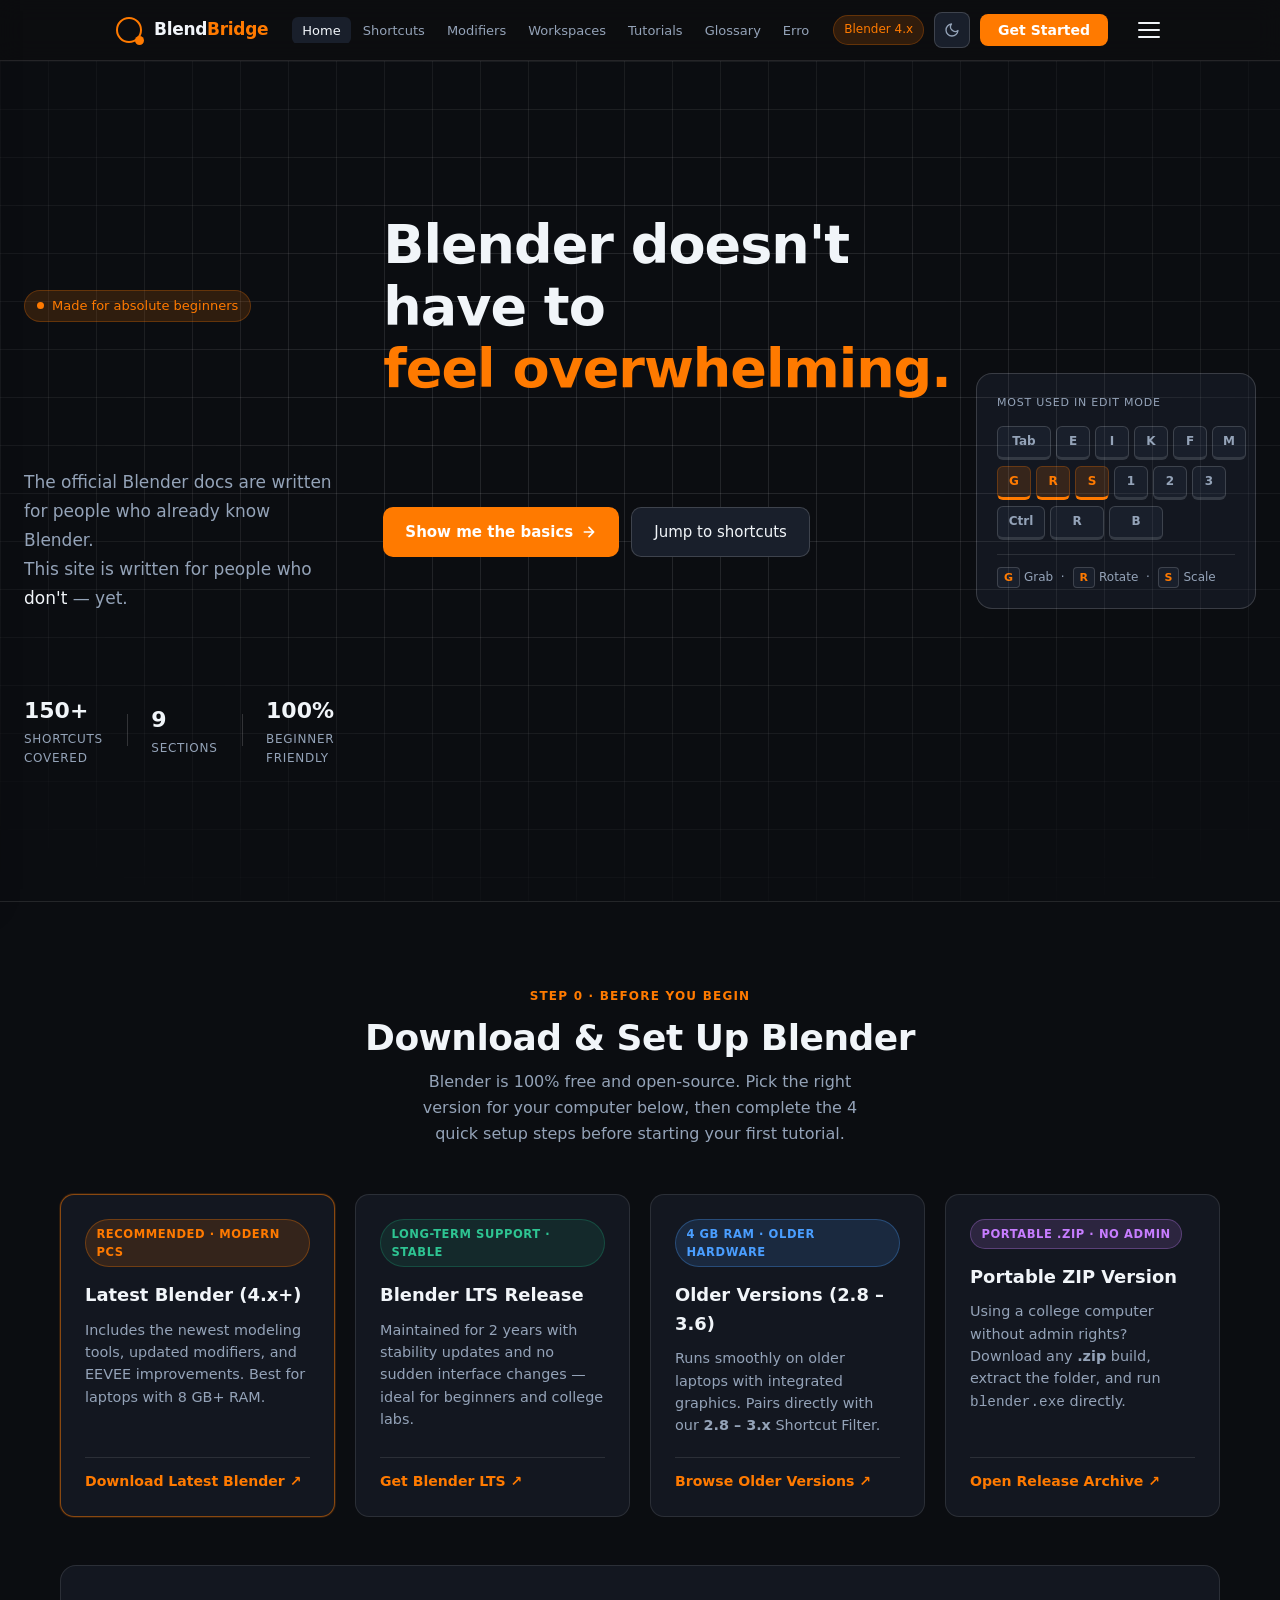
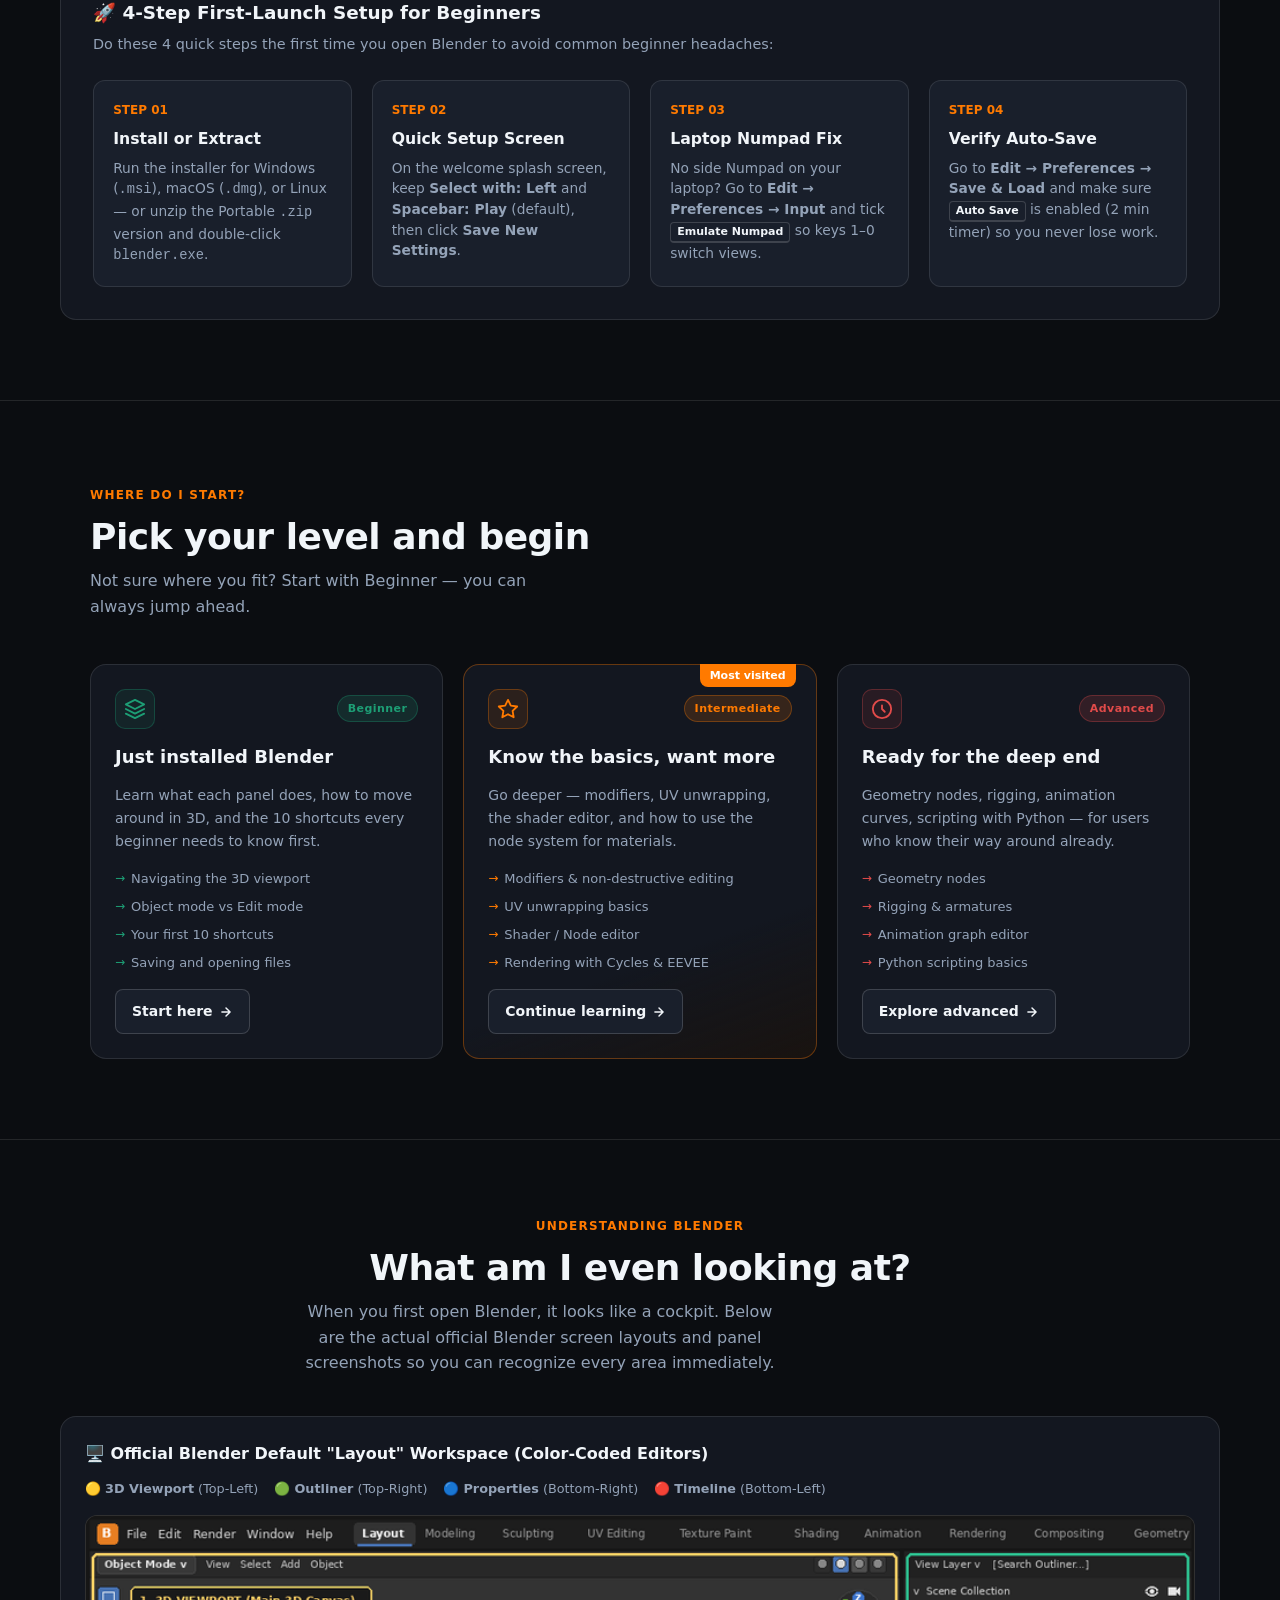
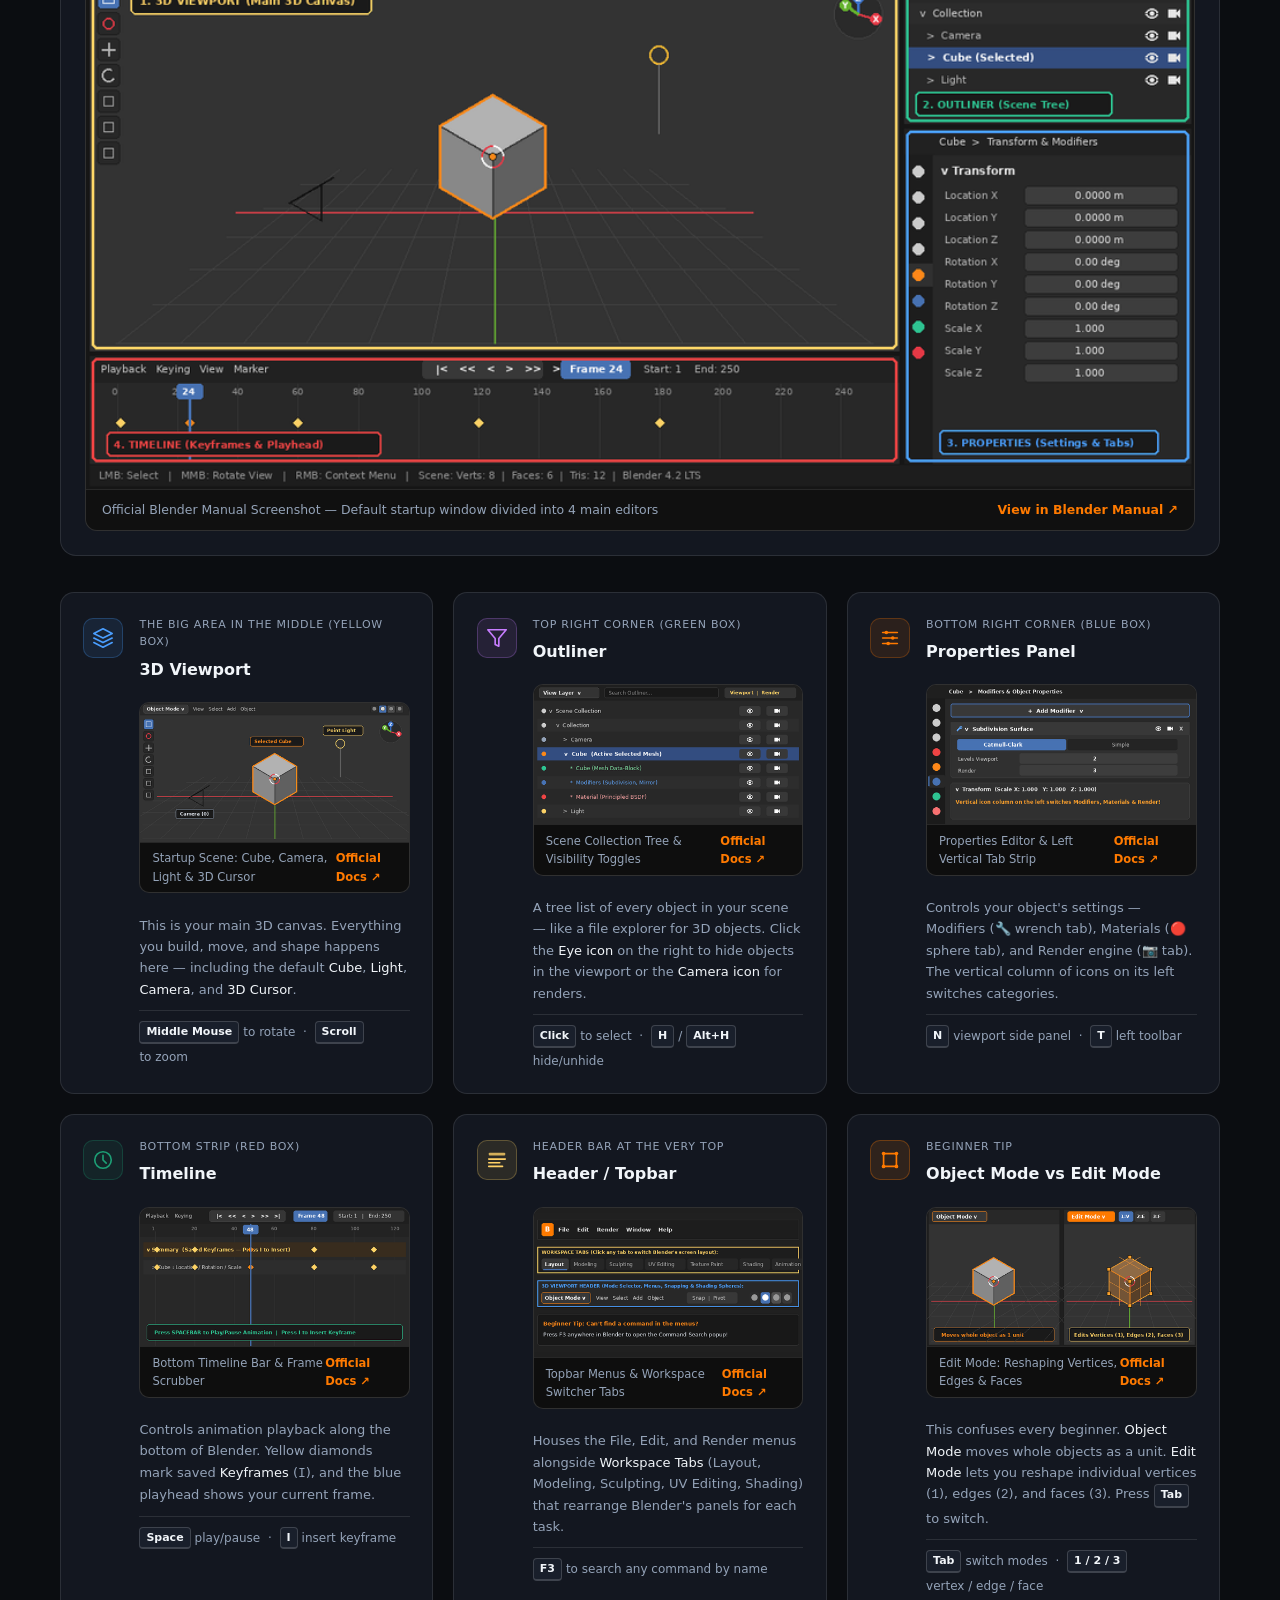
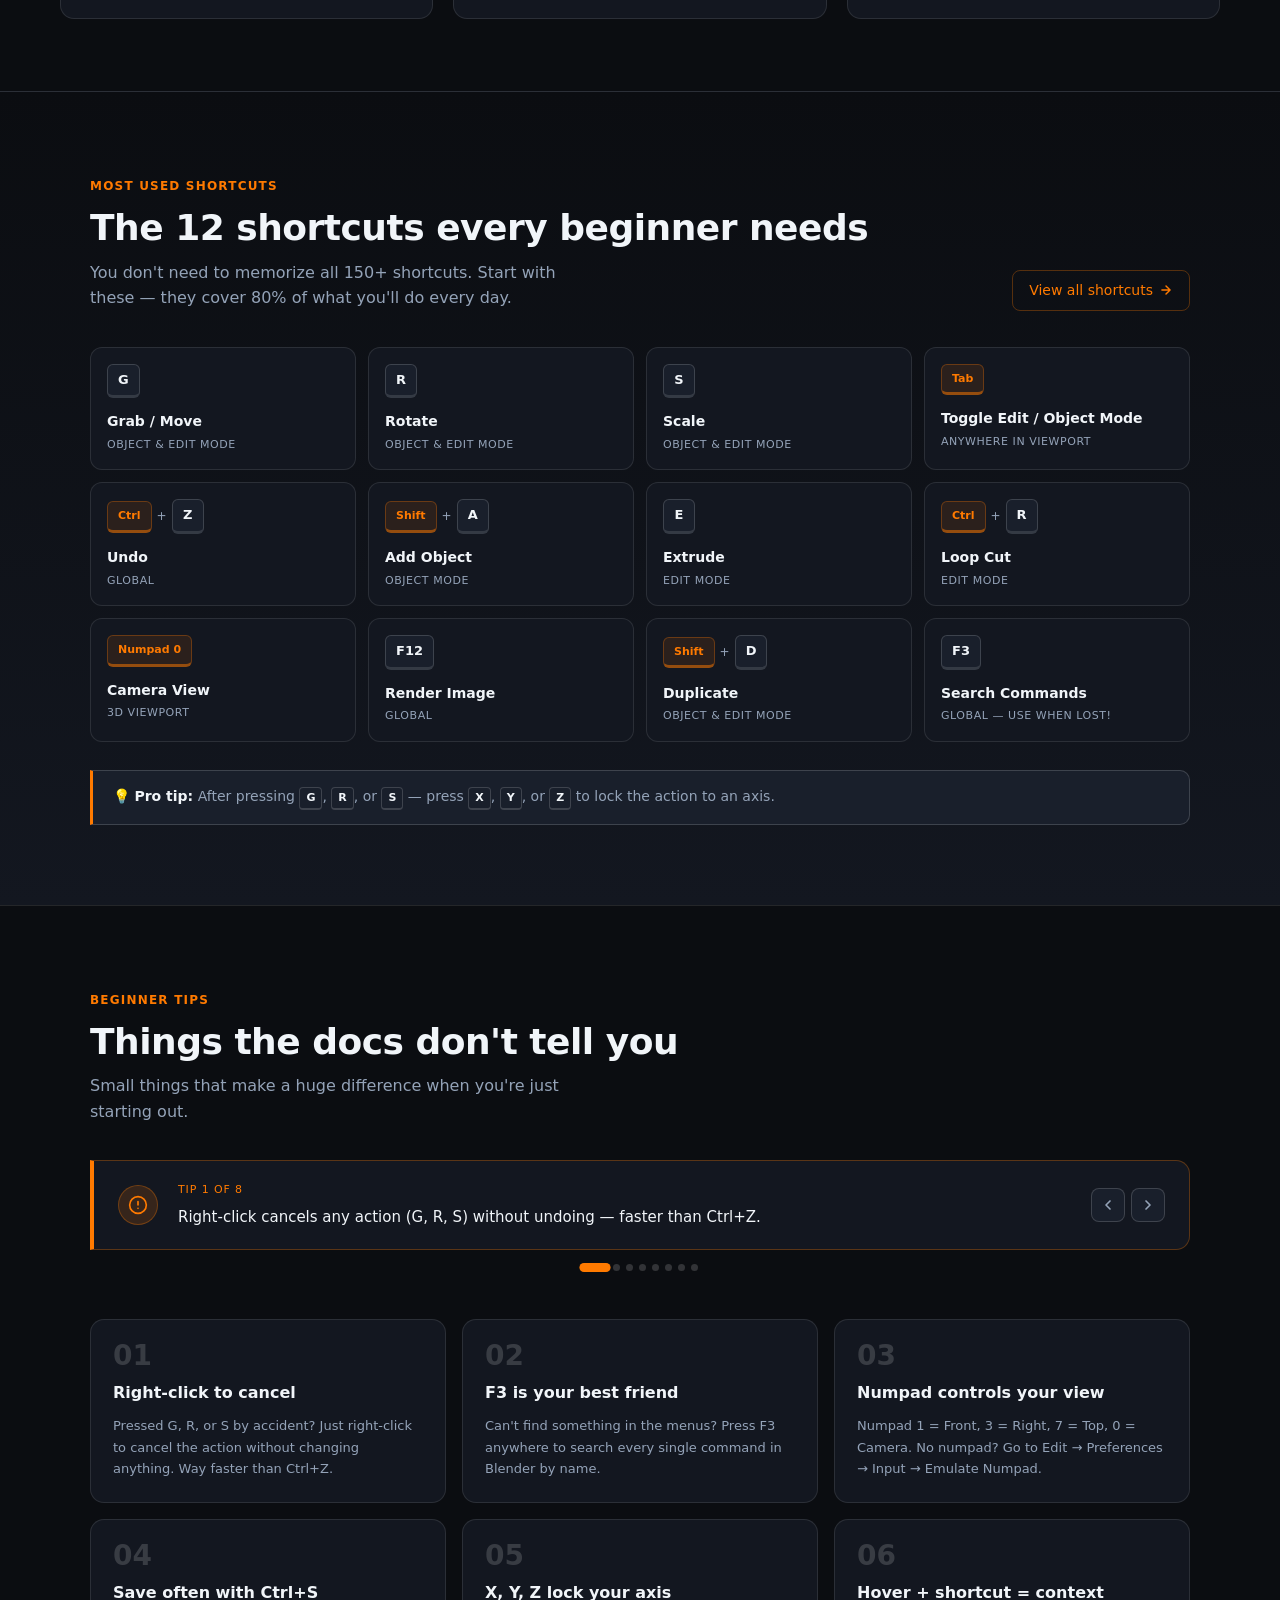
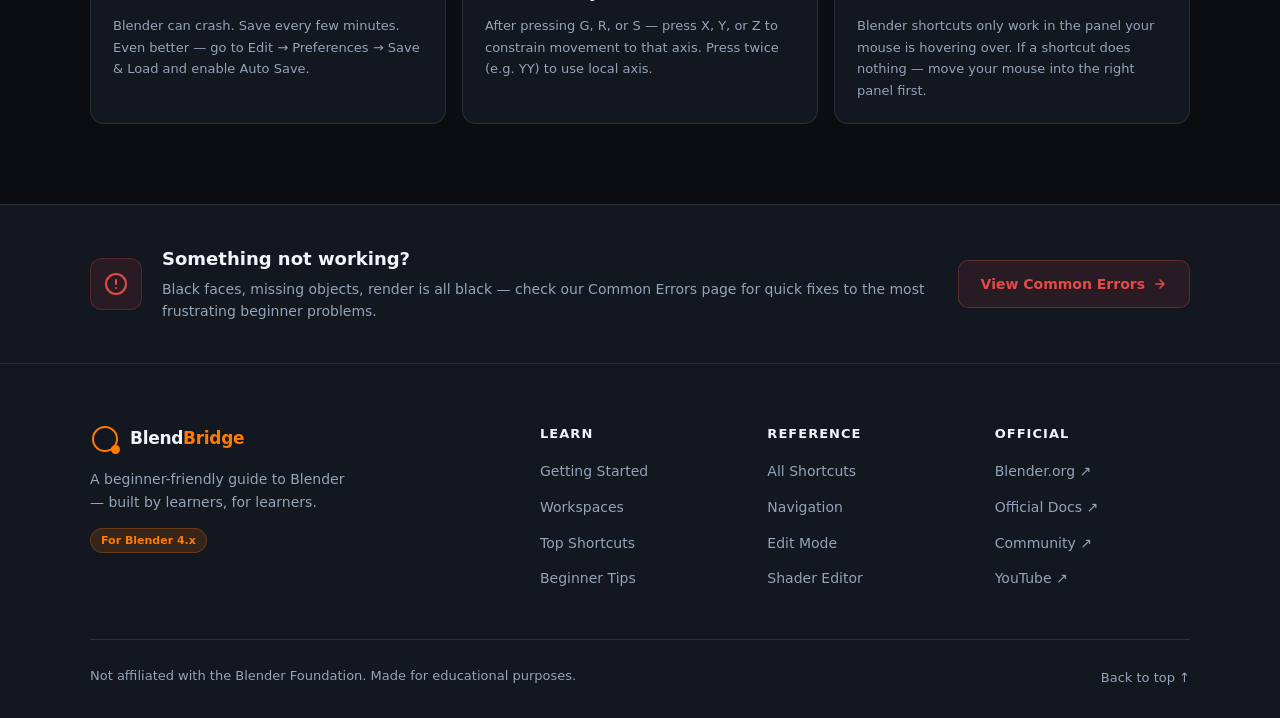
==== commit 19b38e52: "Add files via upload" ====
--- a/index.html
+++ b/index.html
@@ -7,6 +7,31 @@
     <link rel="stylesheet" href="style-landing.css">
     <link rel="manifest" href="manifest.json">
   <style>
+    /* ── FALLBACK THEME VARIABLES (Ensures standalone/Canvas preview works even without style-landing.css) ── */
+    :root {
+      --bg: #0b0d11;
+      --bg-card: #131720;
+      --bg-surface: #191f2b;
+      --text: #f1f5f9;
+      --text-muted: #94a3b8;
+      --border: rgba(255, 255, 255, 0.1);
+      --accent: #ff7a00;
+    }
+    body {
+      background-color: var(--bg);
+      color: var(--text);
+      font-family: system-ui, -apple-system, BlinkMacSystemFont, "Segoe UI", Roboto, sans-serif;
+      margin: 0;
+    }
+    .workspaces { padding: 4.5rem 1.5rem; background: var(--bg); }
+    .workspaces-inner { max-width: 1160px; margin: 0 auto; }
+    .ws-header { text-align: center; max-width: 680px; margin: 0 auto 2.5rem; }
+    .ws-grid { display: grid; grid-template-columns: repeat(3, 1fr); gap: 1.25rem; }
+    .ws-card { background: var(--bg-card); border: 1px solid var(--border); border-radius: 14px; padding: 1.4rem; }
+    .ws-preview-fig img { height: auto !important; object-fit: contain !important; }
+    @media (max-width: 960px) { .ws-grid { grid-template-columns: repeat(2, 1fr); } }
+    @media (max-width: 640px) { .ws-grid { grid-template-columns: 1fr; } }
+
     /* ── DOWNLOAD & SETUP BLENDER SECTION ── */
     .download-sec {
       padding: 5rem 1.5rem;
@@ -87,7 +112,7 @@
     .dl-step-head { font-size: 0.98rem; font-weight: 700; color: var(--text); margin: 0 0 0.4rem; }
     .dl-step-text { font-size: 0.86rem; line-height: 1.5; color: var(--text-muted); margin: 0; }
 
-    /* ── WORKSPACE VISUAL DIAGRAMS & FULL WINDOW MAP ── */
+    /* ── OFFICIAL BLENDER SCREENSHOTS IN WORKSPACE EXPLAINER ── */
     .ws-map-banner {
       background: var(--bg-card);
       border: 1px solid var(--border);
@@ -112,28 +137,70 @@
       display: flex;
       gap: 1rem;
       flex-wrap: wrap;
+      font-size: 0.8rem;
+      color: var(--text-muted);
+    }
+    .ws-map-img-wrap {
+      position: relative;
+      border-radius: 12px;
+      overflow: hidden;
+      border: 1px solid var(--border);
+      background: #181818;
+    }
+    .ws-map-img {
+      width: 100%;
+      height: auto;
+      display: block;
+    }
+    .ws-map-source {
+      display: flex;
+      justify-content: space-between;
+      align-items: center;
+      flex-wrap: wrap;
+      gap: 0.5rem;
+      padding: 0.65rem 1rem;
+      background: rgba(0, 0, 0, 0.35);
+      border-top: 1px solid var(--border);
       font-size: 0.78rem;
       color: var(--text-muted);
     }
-    .ws-map-svg {
-      width: 100%;
-      height: auto;
-      border-radius: 10px;
-      border: 1px solid var(--border);
-      display: block;
-      background: #0d1117;
+    .ws-map-source a {
+      color: #ff7a00;
+      text-decoration: none;
+      font-weight: 600;
     }
     .ws-preview-fig {
       margin: 0.85rem 0 0.95rem;
       border-radius: 10px;
       overflow: hidden;
       border: 1px solid var(--border);
-      background: #0d1117;
-    }
-    .ws-preview-fig svg {
+      background: #181818;
+    }
+    .ws-preview-fig img {
       width: 100%;
-      height: auto;
+      height: 165px;
+      object-fit: cover;
+      object-position: center;
       display: block;
+      transition: transform 0.25s ease;
+    }
+    .ws-card:hover .ws-preview-fig img {
+      transform: scale(1.02);
+    }
+    .ws-fig-cap {
+      display: flex;
+      justify-content: space-between;
+      align-items: center;
+      padding: 0.4rem 0.75rem;
+      background: rgba(0, 0, 0, 0.4);
+      border-top: 1px solid var(--border);
+      font-size: 0.72rem;
+      color: var(--text-muted);
+    }
+    .ws-fig-cap a {
+      color: #ff7a00;
+      text-decoration: none;
+      font-weight: 600;
     }
     @media (max-width: 960px) {
       .dl-grid, .dl-steps-grid { grid-template-columns: repeat(2, 1fr); }
@@ -450,93 +517,39 @@
   </section>
 
 
-    <!-- ── WORKSPACE EXPLAINER (WITH VISUAL INTERFACE DIAGRAMS) ── -->
+    <!-- ── WORKSPACE EXPLAINER (WITH OFFICIAL BLENDER UI SCREENSHOTS) ── -->
   <section class="workspaces" id="workspaces">
     <div class="workspaces-inner">
 
       <div class="ws-header">
         <span class="section-eyebrow">Understanding Blender</span>
         <h2 class="section-title">What am I even looking at?</h2>
-        <p class="section-desc">When you first open Blender, it looks like a cockpit. Here is a visual map of where every panel sits — plus illustrated diagrams for each area.</p>
-      </div>
-
-      <!-- FULL BLENDER INTERFACE VISUAL MAP -->
+        <p class="section-desc">When you first open Blender, it looks like a cockpit. Below are the actual official Blender screen layouts and panel screenshots so you can recognize every area immediately.</p>
+      </div>
+
+      <!-- FULL BLENDER INTERFACE OFFICIAL SCREENSHOT MAP -->
       <div class="ws-map-banner">
         <div class="ws-map-caption">
-          <span class="ws-map-title">🗺️ Full Blender Screen Layout Map (Color-Coded by Panel)</span>
+          <span class="ws-map-title">🖥️ Official Blender Default "Layout" Workspace (Color-Coded Editors)</span>
           <div class="ws-map-legend">
-            <span>🟡 <strong>Topbar</strong> (Top)</span>
-            <span>🔵 <strong>3D Viewport</strong> (Center)</span>
-            <span>🟣 <strong>Outliner</strong> (Top-Right)</span>
-            <span>🟠 <strong>Properties</strong> (Bottom-Right)</span>
-            <span>🟢 <strong>Timeline</strong> (Bottom)</span>
-          </div>
-        </div>
-        <svg class="ws-map-svg" viewBox="0 0 900 340" xmlns="http://www.w3.org/2000/svg" role="img" aria-label="Blender screen layout diagram">
-          <!-- Topbar (Yellow) -->
-          <rect x="8" y="8" width="884" height="34" rx="6" fill="#1e2430" stroke="#ffd166" stroke-width="2"/>
-          <text x="22" y="29" fill="#ffd166" font-family="sans-serif" font-size="12" font-weight="bold">5. HEADER / TOPBAR — File · Edit · Render  |  Workspaces: [Layout] [Modeling] [Sculpting] [UV Editing] [Shading] [Animation]</text>
-
-          <!-- 3D Viewport (Blue) -->
-          <rect x="8" y="48" width="660" height="222" rx="8" fill="#131922" stroke="#4a9eff" stroke-width="2"/>
-          <!-- Grid floor lines -->
-          <line x1="120" y1="210" x2="560" y2="210" stroke="#26354a" stroke-width="1.5"/>
-          <line x1="180" y1="180" x2="500" y2="180" stroke="#1e293b" stroke-width="1"/>
-          <line x1="80" y1="240" x2="600" y2="240" stroke="#1e293b" stroke-width="1"/>
-          <line x1="340" y1="155" x2="340" y2="255" stroke="#2ec492" stroke-width="1.5" stroke-dasharray="4,4"/>
-          <line x1="140" y1="210" x2="540" y2="210" stroke="#ef4444" stroke-width="1.5"/>
-          <!-- 3D Cube in center -->
-          <polygon points="340,105 395,130 395,190 340,215 285,190 285,130" fill="#253347" stroke="#ff7a00" stroke-width="2.5"/>
-          <line x1="340" y1="105" x2="340" y2="160" stroke="#ff7a00" stroke-width="2"/>
-          <line x1="340" y1="160" x2="395" y2="130" stroke="#ff7a00" stroke-width="2"/>
-          <line x1="340" y1="160" x2="285" y2="130" stroke="#ff7a00" stroke-width="2"/>
-          <circle cx="340" cy="160" r="4" fill="#ff7a00"/>
-          <!-- Left Toolbar T -->
-          <rect x="20" y="62" width="26" height="140" rx="4" fill="#1e293b" stroke="#334155"/>
-          <rect x="25" y="70" width="16" height="14" rx="2" fill="#ff7a00"/>
-          <rect x="25" y="90" width="16" height="14" rx="2" fill="#475569"/>
-          <rect x="25" y="110" width="16" height="14" rx="2" fill="#475569"/>
-          <!-- Gizmo top-right of viewport -->
-          <circle cx="628" cy="86" r="22" fill="#1e293b" stroke="#334155"/>
-          <line x1="628" y1="86" x2="628" y2="68" stroke="#4a9eff" stroke-width="2.5"/>
-          <line x1="628" y1="86" x2="646" y2="86" stroke="#ef4444" stroke-width="2.5"/>
-          <line x1="628" y1="86" x2="615" y2="98" stroke="#2ec492" stroke-width="2.5"/>
-          <text x="60" y="78" fill="#4a9eff" font-family="sans-serif" font-size="13" font-weight="bold">1. 3D VIEWPORT (Main 3D Canvas — Object &amp; Edit Mode)</text>
-
-          <!-- Outliner (Purple) -->
-          <rect x="676" y="48" width="216" height="96" rx="8" fill="#181524" stroke="#c77dff" stroke-width="2"/>
-          <text x="690" y="70" fill="#c77dff" font-family="sans-serif" font-size="12" font-weight="bold">2. OUTLINER (Scene List)</text>
-          <text x="694" y="92" fill="#cbd5e1" font-family="monospace" font-size="11">▼ 📦 Scene Collection &nbsp;👁 📷</text>
-          <text x="708" y="110" fill="#ff7a00" font-family="monospace" font-size="11">├─ 🧊 Cube &nbsp;&nbsp;&nbsp;&nbsp;&nbsp;&nbsp;&nbsp;&nbsp;&nbsp;&nbsp;👁 📷</text>
-          <text x="708" y="128" fill="#94a3b8" font-family="monospace" font-size="11">└─ 💡 Light / Camera 👁 📷</text>
-
-          <!-- Properties Panel (Orange) -->
-          <rect x="676" y="150" width="216" height="120" rx="8" fill="#1f1815" stroke="#ff7a00" stroke-width="2"/>
-          <text x="690" y="172" fill="#ff7a00" font-family="sans-serif" font-size="12" font-weight="bold">3. PROPERTIES PANEL</text>
-          <rect x="690" y="182" width="20" height="76" rx="3" fill="#292524"/>
-          <circle cx="700" cy="194" r="4" fill="#4a9eff"/>
-          <circle cx="700" cy="210" r="4" fill="#ff7a00"/>
-          <circle cx="700" cy="226" r="4" fill="#2ec492"/>
-          <circle cx="700" cy="242" r="4" fill="#c77dff"/>
-          <rect x="718" y="184" width="160" height="18" rx="3" fill="#292524"/>
-          <text x="726" y="197" fill="#f8fafc" font-family="sans-serif" font-size="10">🔧 Add Modifier  ▾</text>
-          <rect x="718" y="210" width="160" height="20" rx="3" fill="#292524"/>
-          <text x="726" y="224" fill="#cbd5e1" font-family="sans-serif" font-size="10">Scale X: 1.00  Y: 1.00</text>
-          <rect x="718" y="236" width="160" height="20" rx="3" fill="#292524"/>
-          <text x="726" y="250" fill="#cbd5e1" font-family="sans-serif" font-size="10">Base Color: #FF7A00</text>
-
-          <!-- Timeline (Green) -->
-          <rect x="8" y="276" width="884" height="56" rx="8" fill="#111f1c" stroke="#1d9e75" stroke-width="2"/>
-          <text x="22" y="296" fill="#2ec492" font-family="sans-serif" font-size="12" font-weight="bold">4. TIMELINE (Animation Playback — Press Space to Play/Pause)</text>
-          <line x1="22" y1="314" x2="870" y2="314" stroke="#1e3a34" stroke-width="4"/>
-          <!-- Playhead & keyframes -->
-          <line x1="240" y1="286" x2="240" y2="326" stroke="#4a9eff" stroke-width="2.5"/>
-          <rect x="230" y="282" width="20" height="12" rx="2" fill="#4a9eff"/>
-          <polygon points="120,308 126,314 120,320 114,314" fill="#ffd166"/>
-          <polygon points="240,308 246,314 240,320 234,314" fill="#ff7a00"/>
-          <polygon points="420,308 426,314 420,320 414,314" fill="#ffd166"/>
-          <polygon points="600,308 606,314 600,320 594,314" fill="#ffd166"/>
-        </svg>
+            <span>🟡 <strong>3D Viewport</strong> (Top-Left)</span>
+            <span>🟢 <strong>Outliner</strong> (Top-Right)</span>
+            <span>🔵 <strong>Properties</strong> (Bottom-Right)</span>
+            <span>🔴 <strong>Timeline</strong> (Bottom-Left)</span>
+          </div>
+        </div>
+        <div class="ws-map-img-wrap">
+          <img
+            class="ws-map-img"
+            src="[data-uri]"
+            alt="Official Blender Layout Workspace showing 3D Viewport in yellow, Outliner in green, Properties in blue, and Timeline in red"
+            loading="lazy"
+          />
+          <div class="ws-map-source">
+            <span>Official Blender Manual Screenshot — Default startup window divided into 4 main editors</span>
+            <a href="https://docs.blender.org/manual/en/latest/interface/window_system/workspaces.html" target="_blank" rel="noopener">View in Blender Manual ↗</a>
+          </div>
+        </div>
       </div>
 
       <div class="ws-grid">
@@ -549,24 +562,20 @@
             </svg>
           </div>
           <div class="ws-card-content">
-            <div class="ws-card-label">The big area in the middle</div>
+            <div class="ws-card-label">The big area in the middle (Yellow Box)</div>
             <h3 class="ws-card-title">3D Viewport</h3>
             <div class="ws-preview-fig">
-              <svg viewBox="0 0 320 110" xmlns="http://www.w3.org/2000/svg">
-                <rect width="320" height="110" fill="#111827"/>
-                <line x1="20" y1="85" x2="300" y2="85" stroke="#ef4444" stroke-width="1.5"/>
-                <line x1="160" y1="15" x2="160" y2="102" stroke="#4a9eff" stroke-width="1.2" stroke-dasharray="3,3"/>
-                <polygon points="160,28 202,46 202,82 160,98 118,82 118,46" fill="#1e293b" stroke="#ff7a00" stroke-width="2"/>
-                <line x1="160" y1="28" x2="160" y2="64" stroke="#ff7a00" stroke-width="1.5"/>
-                <line x1="160" y1="64" x2="202" y2="46" stroke="#ff7a00" stroke-width="1.5"/>
-                <line x1="160" y1="64" x2="118" y2="46" stroke="#ff7a00" stroke-width="1.5"/>
-                <circle cx="285" cy="30" r="14" fill="#1e293b" stroke="#334155"/>
-                <line x1="285" y1="30" x2="285" y2="18" stroke="#4a9eff" stroke-width="2"/>
-                <line x1="285" y1="30" x2="297" y2="30" stroke="#ef4444" stroke-width="2"/>
-                <text x="12" y="22" fill="#94a3b8" font-family="sans-serif" font-size="10">Object Mode  |  Solid Shading</text>
-              </svg>
-            </div>
-            <p class="ws-card-desc">This is your 3D canvas. Everything you build, move, and shape happens here. Think of it as the stage where your 3D objects, lights, and camera live.</p>
+              <img
+                src="[data-uri]"
+                alt="Official Blender 3D Viewport Startup Scene showing Cube, Light, Camera, 3D Cursor, and Grid Floor"
+                loading="lazy"
+              />
+              <div class="ws-fig-cap">
+                <span>Startup Scene: Cube, Camera, Light &amp; 3D Cursor</span>
+                <a href="https://docs.blender.org/manual/en/latest/editors/3dview/startup_scene.html" target="_blank" rel="noopener">Official Docs ↗</a>
+              </div>
+            </div>
+            <p class="ws-card-desc">This is your main 3D canvas. Everything you build, move, and shape happens here — including the default <strong>Cube</strong>, <strong>Light</strong>, <strong>Camera</strong>, and <strong>3D Cursor</strong>.</p>
             <div class="ws-card-tip">
               <span class="tip-key">Middle Mouse</span> to rotate &nbsp;·&nbsp;
               <span class="tip-key">Scroll</span> to zoom
@@ -582,23 +591,21 @@
             </svg>
           </div>
           <div class="ws-card-content">
-            <div class="ws-card-label">Top right corner</div>
+            <div class="ws-card-label">Top right corner (Green Box)</div>
             <h3 class="ws-card-title">Outliner</h3>
             <div class="ws-preview-fig">
-              <svg viewBox="0 0 320 110" xmlns="http://www.w3.org/2000/svg">
-                <rect width="320" height="110" fill="#13111c"/>
-                <rect x="10" y="10" width="300" height="22" rx="4" fill="#1e1b2e"/>
-                <text x="18" y="25" fill="#c77dff" font-family="monospace" font-size="11" font-weight="bold">▼ 📦 Scene Collection</text>
-                <rect x="22" y="38" width="288" height="20" rx="4" fill="rgba(255,122,0,0.18)" stroke="#ff7a00" stroke-width="1"/>
-                <text x="30" y="52" fill="#f8fafc" font-family="monospace" font-size="11">🧊 Cube (Selected)</text>
-                <text x="262" y="52" fill="#f8fafc" font-family="sans-serif" font-size="11">👁 📷</text>
-                <text x="30" y="74" fill="#94a3b8" font-family="monospace" font-size="11">📷 Camera</text>
-                <text x="262" y="74" fill="#94a3b8" font-family="sans-serif" font-size="11">👁 📷</text>
-                <text x="30" y="95" fill="#94a3b8" font-family="monospace" font-size="11">💡 Point Light</text>
-                <text x="262" y="95" fill="#94a3b8" font-family="sans-serif" font-size="11">👁 📷</text>
-              </svg>
-            </div>
-            <p class="ws-card-desc">A tree list of every object in your scene — like a file explorer for 3D objects. Use the <strong>Eye icon (👁)</strong> to hide objects in the viewport and the <strong>Camera icon (📷)</strong> for renders.</p>
+              <img
+                src="[data-uri]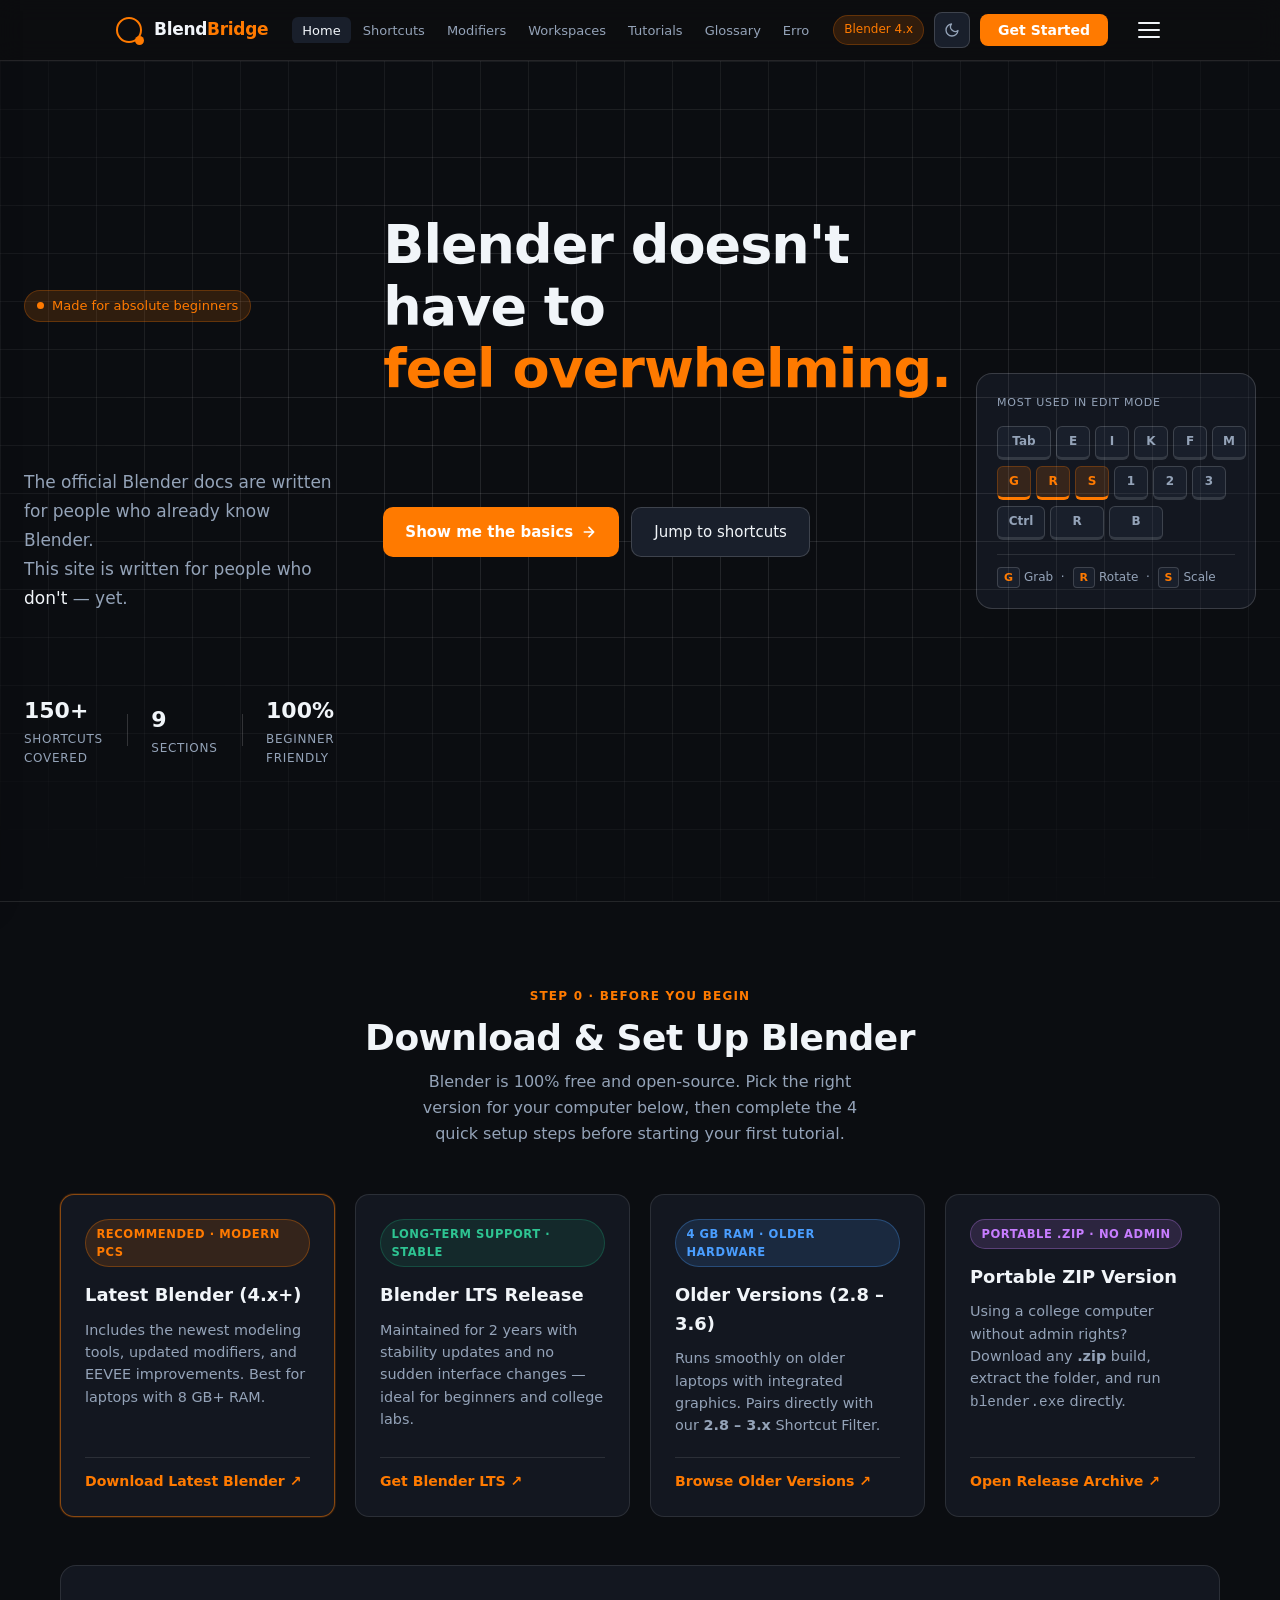
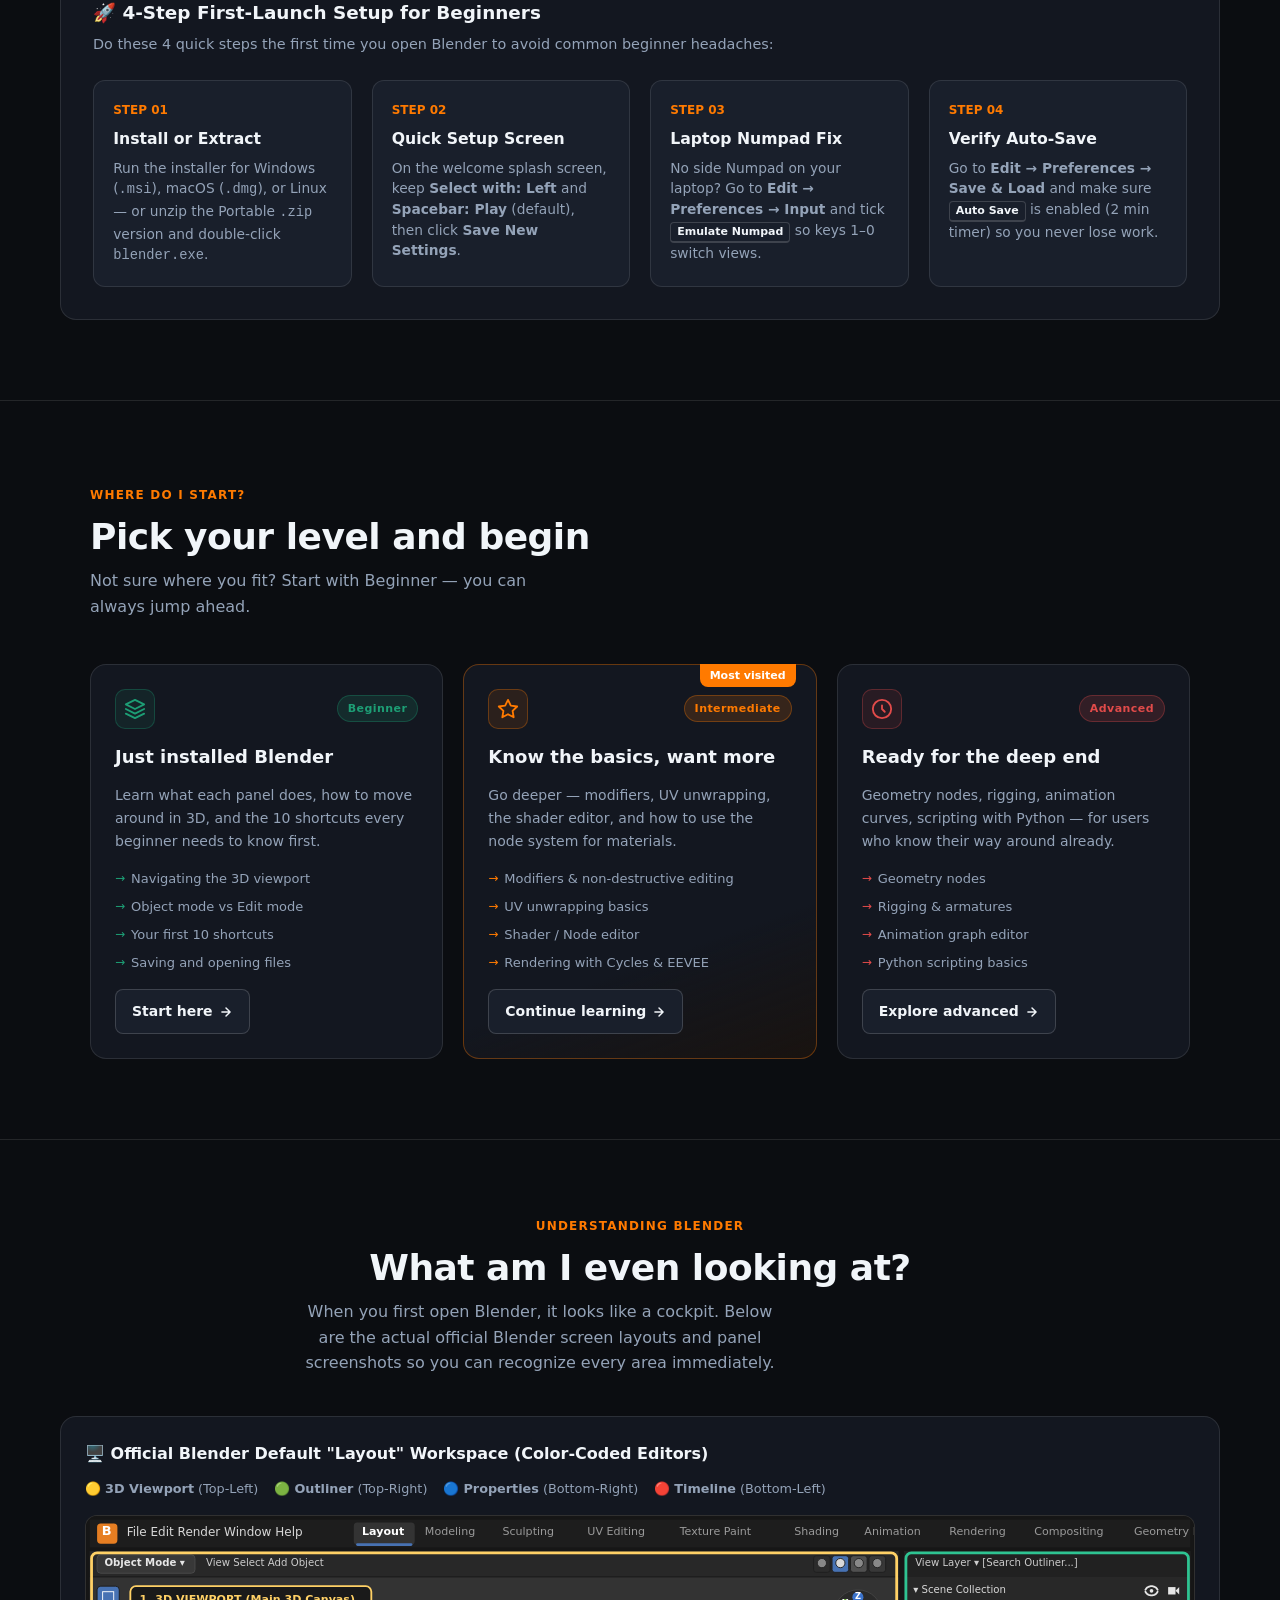
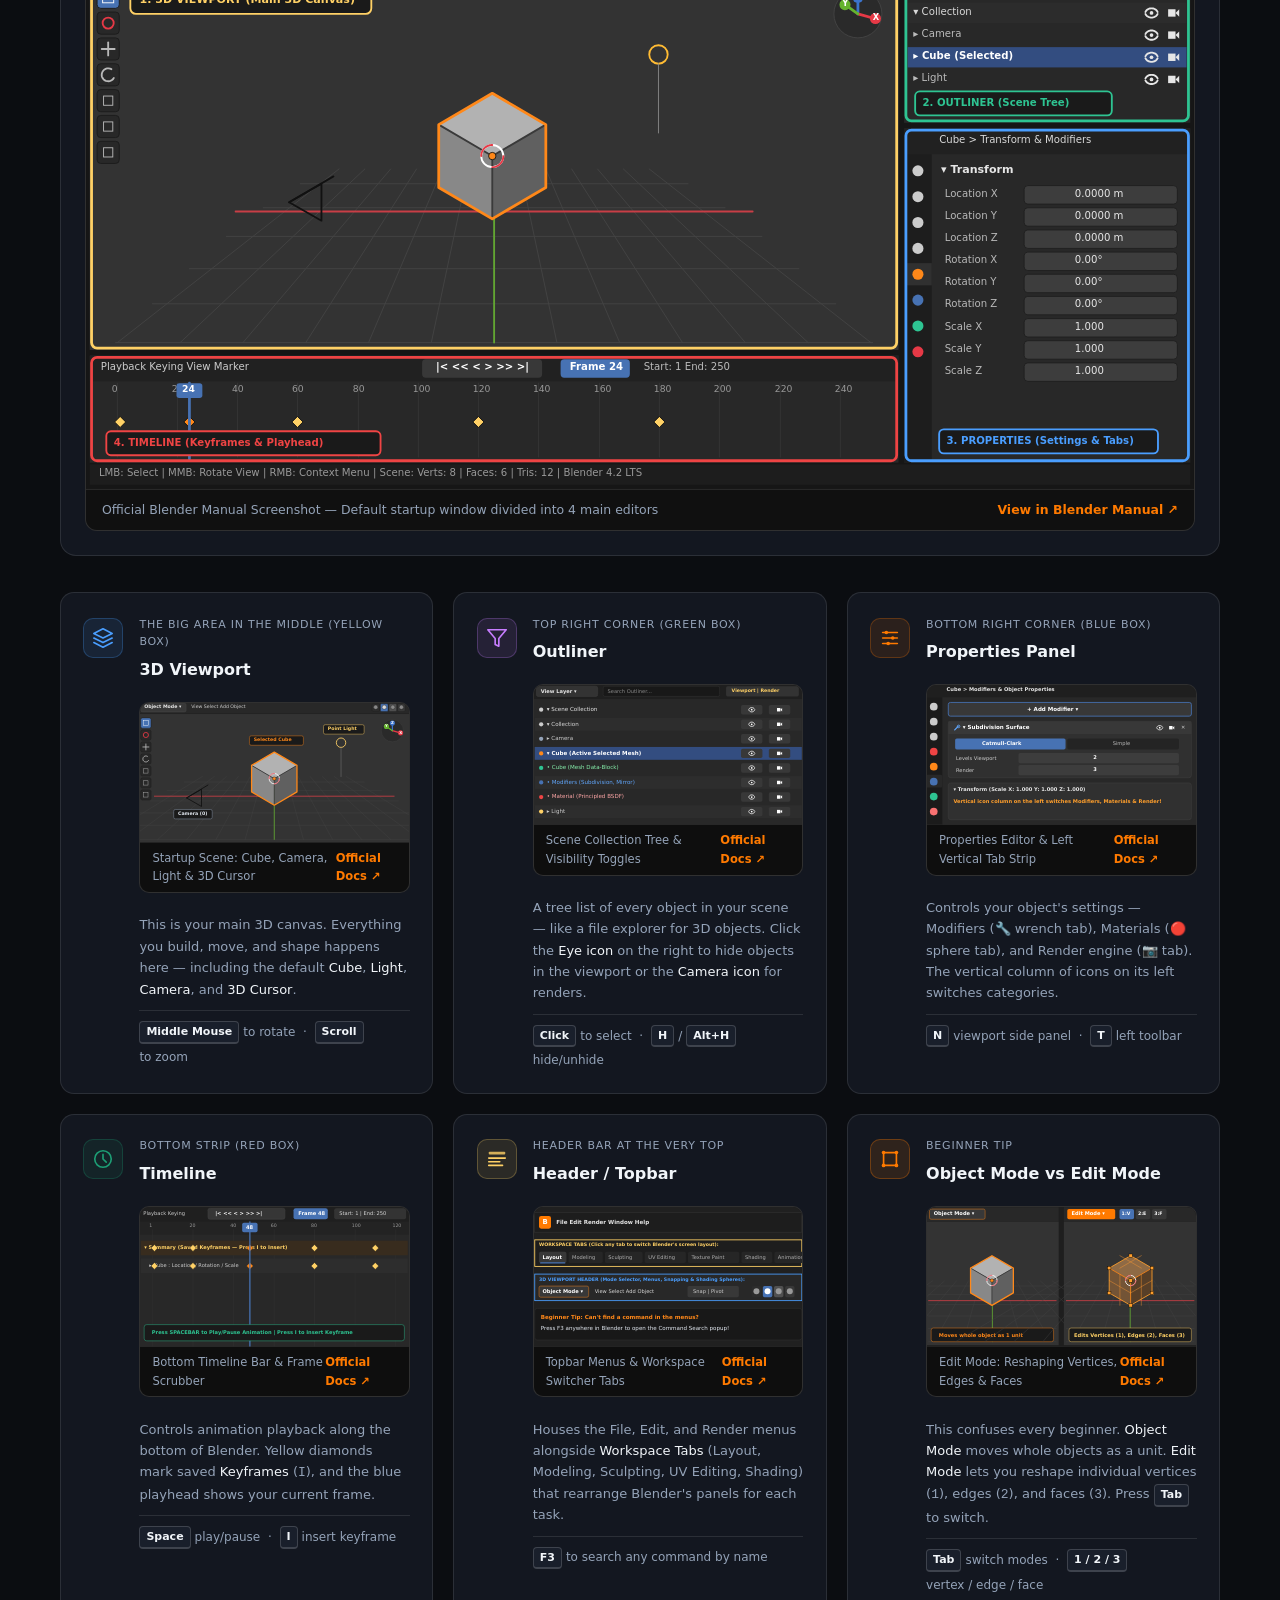
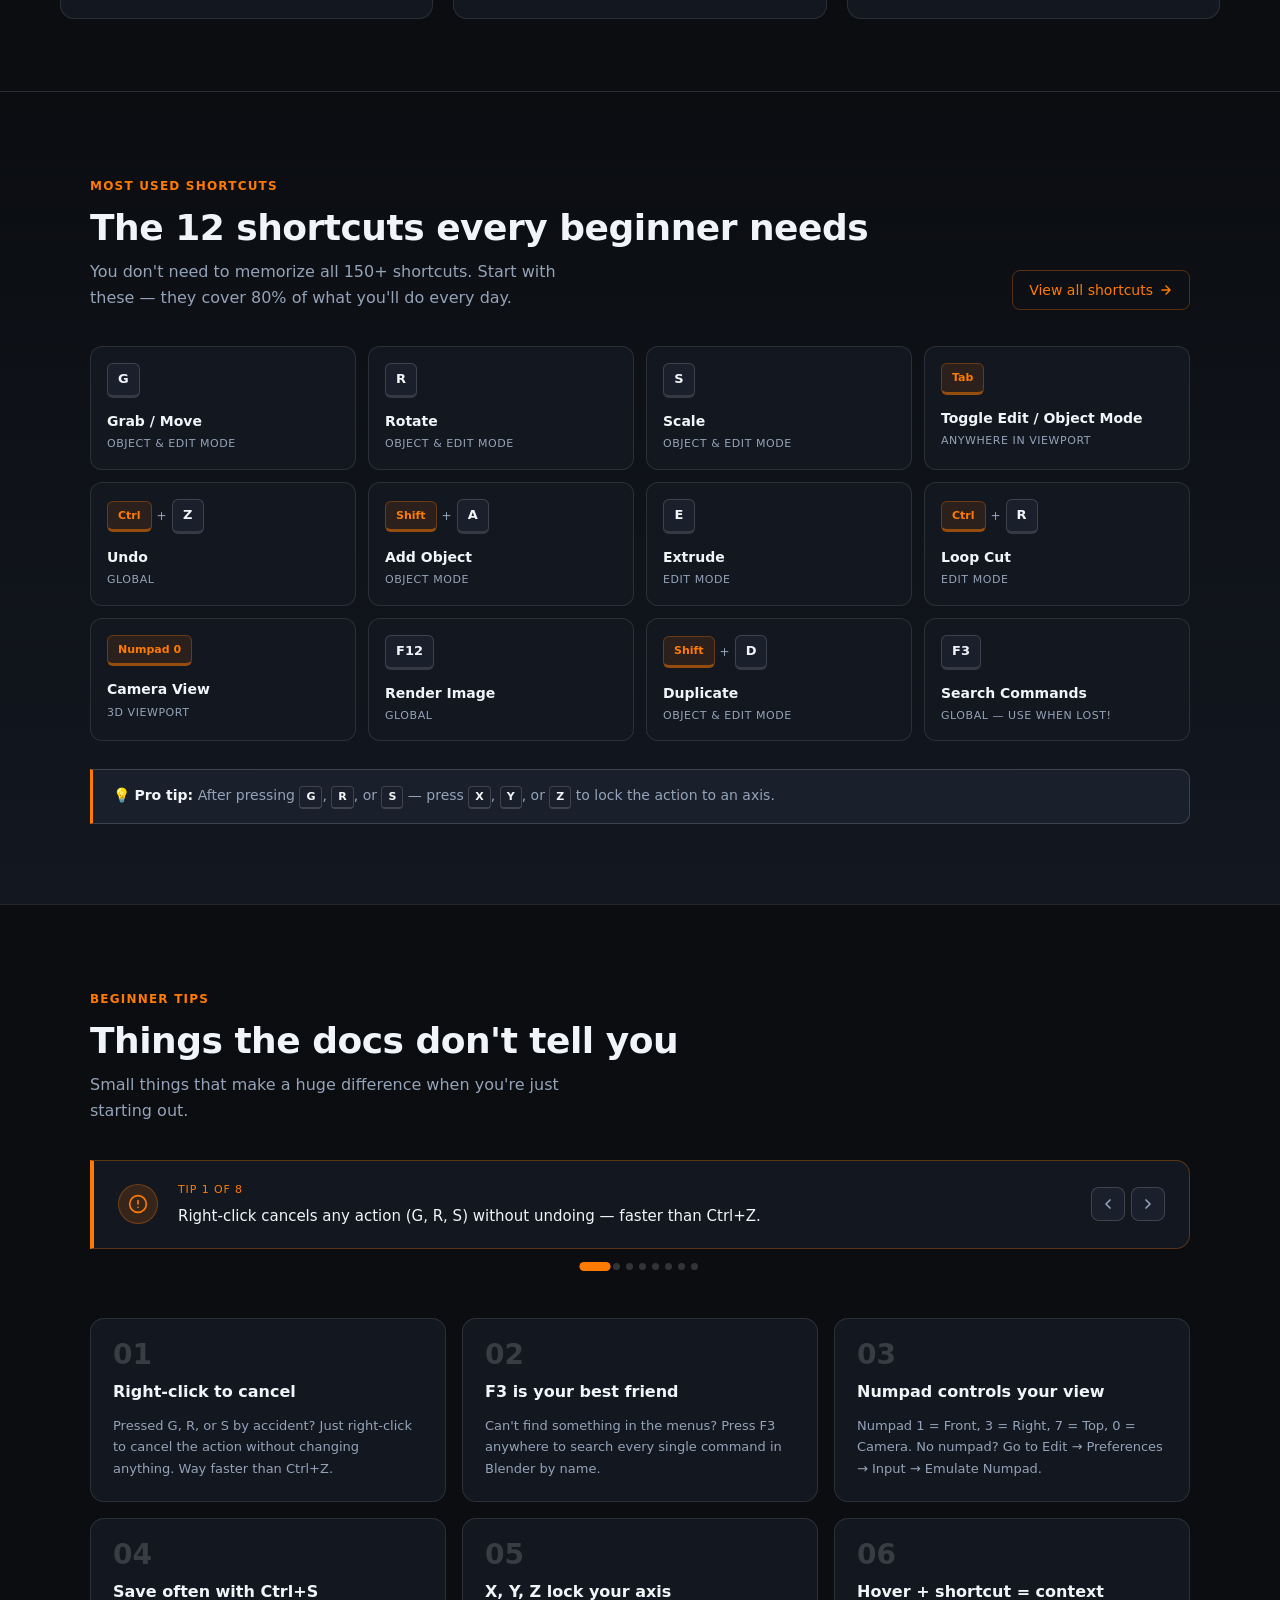
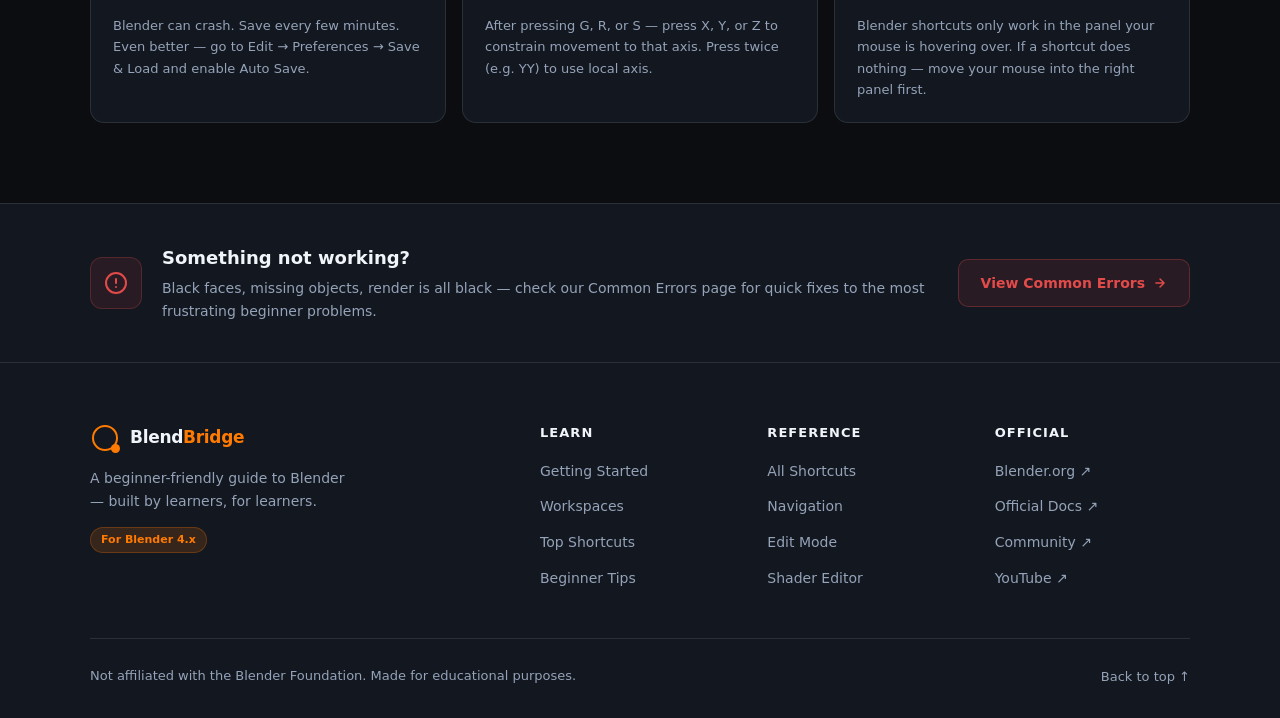
==== commit 313dec35: "Update index.html" ====
--- a/index.html
+++ b/index.html
@@ -28,7 +28,7 @@
     .ws-header { text-align: center; max-width: 680px; margin: 0 auto 2.5rem; }
     .ws-grid { display: grid; grid-template-columns: repeat(3, 1fr); gap: 1.25rem; }
     .ws-card { background: var(--bg-card); border: 1px solid var(--border); border-radius: 14px; padding: 1.4rem; }
-    .ws-preview-fig img { height: auto !important; object-fit: contain !important; }
+    .ws-preview-fig img, .ws-preview-fig svg { width: 100%; display: block;  height: auto !important; object-fit: contain !important; }
     @media (max-width: 960px) { .ws-grid { grid-template-columns: repeat(2, 1fr); } }
     @media (max-width: 640px) { .ws-grid { grid-template-columns: 1fr; } }
 
@@ -176,7 +176,7 @@
       border: 1px solid var(--border);
       background: #181818;
     }
-    .ws-preview-fig img {
+    .ws-preview-fig img, .ws-preview-fig svg { width: 100%; display: block; 
       width: 100%;
       height: 165px;
       object-fit: cover;
@@ -184,7 +184,7 @@
       display: block;
       transition: transform 0.25s ease;
     }
-    .ws-card:hover .ws-preview-fig img {
+    .ws-card:hover .ws-preview-fig img, .ws-preview-fig svg { width: 100%; display: block; 
       transform: scale(1.02);
     }
     .ws-fig-cap {
@@ -539,12 +539,7 @@
           </div>
         </div>
         <div class="ws-map-img-wrap">
-          <img
-            class="ws-map-img"
-            src="[data-uri]"
-            alt="Official Blender Layout Workspace showing 3D Viewport in yellow, Outliner in green, Properties in blue, and Timeline in red"
-            loading="lazy"
-          />
+          <svg class="ws-map-img" viewBox="0 0 1200 620" xmlns="http://www.w3.org/2000/svg" role="img"><rect width="1200" height="620" fill="#161616"/><rect x="4" y="4" width="1192" height="30" fill="#1d1d1d"/><rect x="12" y="8" width="22" height="22" rx="4" fill="#e67e22"/><text x="17" y="21" fill="#ffffff" font-family="system-ui,-apple-system,Segoe UI,Roboto,sans-serif" font-size="14" font-weight="700">B</text><text x="44" y="22" fill="#d8d8d8" font-family="system-ui,-apple-system,Segoe UI,Roboto,sans-serif" font-size="13">File   Edit   Render   Window   Help</text><rect x="290" y="7" width="66" height="24" rx="4" fill="#333333"/><line x1="294" y1="31" x2="352" y2="31" stroke="#4772b3" stroke-width="3" stroke-linecap="round"/><text x="299" y="21" fill="#ffffff" font-family="system-ui,-apple-system,Segoe UI,Roboto,sans-serif" font-size="12" font-weight="700">Layout</text><text x="367" y="21" fill="#9a9a9a" font-family="system-ui,-apple-system,Segoe UI,Roboto,sans-serif" font-size="12">Modeling</text><text x="451" y="21" fill="#9a9a9a" font-family="system-ui,-apple-system,Segoe UI,Roboto,sans-serif" font-size="12">Sculpting</text><text x="543" y="21" fill="#9a9a9a" font-family="system-ui,-apple-system,Segoe UI,Roboto,sans-serif" font-size="12">UV Editing</text><text x="643" y="21" fill="#9a9a9a" font-family="system-ui,-apple-system,Segoe UI,Roboto,sans-serif" font-size="12">Texture Paint</text><text x="767" y="21" fill="#9a9a9a" font-family="system-ui,-apple-system,Segoe UI,Roboto,sans-serif" font-size="12">Shading</text><text x="843" y="21" fill="#9a9a9a" font-family="system-ui,-apple-system,Segoe UI,Roboto,sans-serif" font-size="12">Animation</text><text x="935" y="21" fill="#9a9a9a" font-family="system-ui,-apple-system,Segoe UI,Roboto,sans-serif" font-size="12">Rendering</text><text x="1027" y="21" fill="#9a9a9a" font-family="system-ui,-apple-system,Segoe UI,Roboto,sans-serif" font-size="12">Compositing</text><text x="1135" y="21" fill="#9a9a9a" font-family="system-ui,-apple-system,Segoe UI,Roboto,sans-serif" font-size="12">Geometry Nodes</text><text x="1267" y="21" fill="#9a9a9a" font-family="system-ui,-apple-system,Segoe UI,Roboto,sans-serif" font-size="12">Scripting</text><rect x="4" y="66" width="876" height="404" fill="#333333"/><line x1="274" y1="274" x2="34" y2="462" stroke="#444444" stroke-width="1" stroke-linecap="round"/><line x1="302" y1="274" x2="102" y2="462" stroke="#444444" stroke-width="1" stroke-linecap="round"/><line x1="330" y1="274" x2="170" y2="462" stroke="#444444" stroke-width="1" stroke-linecap="round"/><line x1="358" y1="274" x2="238" y2="462" stroke="#444444" stroke-width="1" stroke-linecap="round"/><line x1="386" y1="274" x2="306" y2="462" stroke="#444444" stroke-width="1" stroke-linecap="round"/><line x1="414" y1="274" x2="374" y2="462" stroke="#444444" stroke-width="1" stroke-linecap="round"/><line x1="442" y1="274" x2="442" y2="462" stroke="#444444" stroke-width="1" stroke-linecap="round"/><line x1="470" y1="274" x2="510" y2="462" stroke="#444444" stroke-width="1" stroke-linecap="round"/><line x1="498" y1="274" x2="578" y2="462" stroke="#444444" stroke-width="1" stroke-linecap="round"/><line x1="526" y1="274" x2="646" y2="462" stroke="#444444" stroke-width="1" stroke-linecap="round"/><line x1="554" y1="274" x2="714" y2="462" stroke="#444444" stroke-width="1" stroke-linecap="round"/><line x1="582" y1="274" x2="782" y2="462" stroke="#444444" stroke-width="1" stroke-linecap="round"/><line x1="610" y1="274" x2="850" y2="462" stroke="#444444" stroke-width="1" stroke-linecap="round"/><line x1="232" y1="290" x2="652" y2="290" stroke="#444444" stroke-width="1" stroke-linecap="round"/><line x1="192" y1="316" x2="692" y2="316" stroke="#444444" stroke-width="1" stroke-linecap="round"/><line x1="152" y1="347" x2="732" y2="347" stroke="#444444" stroke-width="1" stroke-linecap="round"/><line x1="112" y1="382" x2="772" y2="382" stroke="#444444" stroke-width="1" stroke-linecap="round"/><line x1="72" y1="420" x2="812" y2="420" stroke="#444444" stroke-width="1" stroke-linecap="round"/><line x1="32" y1="462" x2="852" y2="462" stroke="#444444" stroke-width="1" stroke-linecap="round"/><line x1="162" y1="320" x2="722" y2="320" stroke="#c83e46" stroke-width="2" stroke-linecap="round"/><line x1="442" y1="274" x2="442" y2="462" stroke="#62a632" stroke-width="2" stroke-linecap="round"/><rect x="4" y="38" width="876" height="28" fill="#282828"/><line x1="4" y1="66" x2="880" y2="66" stroke="#1a1a1a" stroke-width="1" stroke-linecap="round"/><rect x="12" y="42" width="106" height="20" rx="4" fill="#383838" stroke="#4a4a4a" stroke-width="1"/><text x="20" y="54" fill="#e6e6e6" font-family="system-ui,-apple-system,Segoe UI,Roboto,sans-serif" font-size="11" font-weight="700">Object Mode ▾</text><text x="130" y="54" fill="#cccccc" font-family="system-ui,-apple-system,Segoe UI,Roboto,sans-serif" font-size="11">View   Select   Add   Object</text><rect x="788" y="43" width="18" height="18" rx="3" fill="#2c2c2c" stroke="#1f1f1f" stroke-width="1"/><ellipse cx="797.0" cy="51.0" rx="5.0" ry="5.0" fill="#888888" stroke="#222222" stroke-width="1"/><rect x="808" y="43" width="18" height="18" rx="3" fill="#4772b3" stroke="#1f1f1f" stroke-width="1"/><ellipse cx="817.0" cy="51.0" rx="5.0" ry="5.0" fill="#d9d9d9" stroke="#222222" stroke-width="1"/><rect x="828" y="43" width="18" height="18" rx="3" fill="#505050" stroke="#1f1f1f" stroke-width="1"/><ellipse cx="837.0" cy="51.0" rx="5.0" ry="5.0" fill="#888888" stroke="#222222" stroke-width="1"/><rect x="848" y="43" width="18" height="18" rx="3" fill="#383838" stroke="#1f1f1f" stroke-width="1"/><ellipse cx="857.0" cy="51.0" rx="5.0" ry="5.0" fill="#888888" stroke="#222222" stroke-width="1"/><rect x="12" y="76" width="24" height="24" rx="4" fill="#4772b3" stroke="#1c1c1c" stroke-width="1"/><rect x="18" y="82" width="12" height="12" fill="none" stroke="#ffffff" stroke-width="1"/><rect x="12" y="104" width="24" height="24" rx="4" fill="#282828" stroke="#1c1c1c" stroke-width="1"/><ellipse cx="24.0" cy="116.0" rx="6.0" ry="6.0" fill="none" stroke="#e63946" stroke-width="2"/><rect x="12" y="132" width="24" height="24" rx="4" fill="#282828" stroke="#1c1c1c" stroke-width="1"/><line x1="24" y1="137" x2="24" y2="151" stroke="#b8b8b8" stroke-width="2" stroke-linecap="round"/><line x1="17" y1="144" x2="31" y2="144" stroke="#b8b8b8" stroke-width="2" stroke-linecap="round"/><rect x="12" y="160" width="24" height="24" rx="4" fill="#282828" stroke="#1c1c1c" stroke-width="1"/><polyline points="30.1,175.5 29.1,176.8 27.8,177.9 26.3,178.6 24.7,179.0 23.1,178.9 21.5,178.5 20.0,177.8 18.8,176.7 17.8,175.3 17.2,173.8 17.0,172.2 17.2,170.5 17.7,169.0 18.6,167.6 19.7,166.4 21.2,165.6 22.7,165.1 24.4,165.0 26.0,165.3 27.5,165.9" fill="none" stroke="#b8b8b8" stroke-width="2" stroke-linecap="round"/><rect x="12" y="188" width="24" height="24" rx="4" fill="#282828" stroke="#1c1c1c" stroke-width="1"/><rect x="19" y="195" width="10" height="10" fill="none" stroke="#b8b8b8" stroke-width="1"/><rect x="12" y="216" width="24" height="24" rx="4" fill="#282828" stroke="#1c1c1c" stroke-width="1"/><rect x="19" y="223" width="10" height="10" fill="none" stroke="#b8b8b8" stroke-width="1"/><rect x="12" y="244" width="24" height="24" rx="4" fill="#282828" stroke="#1c1c1c" stroke-width="1"/><rect x="19" y="251" width="10" height="10" fill="none" stroke="#b8b8b8" stroke-width="1"/><ellipse cx="836.0" cy="106.0" rx="26.0" ry="26.0" fill="#2a2a2a" stroke="#444444" stroke-width="1"/><line x1="836" y1="106" x2="836" y2="88" stroke="#3b73cc" stroke-width="3" stroke-linecap="round"/><ellipse cx="836.0" cy="88.0" rx="6.0" ry="6.0" fill="#3b73cc"/><text x="833" y="90" fill="#ffffff" font-family="system-ui,-apple-system,Segoe UI,Roboto,sans-serif" font-size="9" font-weight="700">Z</text><line x1="836" y1="106" x2="854" y2="111" stroke="#e63946" stroke-width="3" stroke-linecap="round"/><ellipse cx="855.0" cy="111.0" rx="6.0" ry="6.0" fill="#e63946"/><text x="852" y="113" fill="#ffffff" font-family="system-ui,-apple-system,Segoe UI,Roboto,sans-serif" font-size="9" font-weight="700">X</text><line x1="836" y1="106" x2="822" y2="96" stroke="#65b32e" stroke-width="3" stroke-linecap="round"/><ellipse cx="822.0" cy="96.0" rx="6.0" ry="6.0" fill="#65b32e"/><text x="819" y="98" fill="#ffffff" font-family="system-ui,-apple-system,Segoe UI,Roboto,sans-serif" font-size="9" font-weight="700">Y</text><polygon points="440,192 498,226 440,260 382,226" fill="#b2b2b2"/><polygon points="382,226 440,260 440,328 382,294" fill="#888888"/><polygon points="440,260 498,226 498,294 440,328" fill="#606060"/><polyline points="382,226 440,260 498,226" fill="none" stroke="#3a3a3a" stroke-width="2" stroke-linecap="round" stroke-linejoin="round"/><line x1="440" y1="260" x2="440" y2="328" stroke="#3a3a3a" stroke-width="2" stroke-linecap="round"/><polygon points="440,192 498,226 498,294 440,328 382,294 382,226" fill="none" stroke="#ff8819" stroke-width="3" stroke-linejoin="round"/><ellipse cx="440.0" cy="260.0" rx="12.0" ry="12.0" fill="none" stroke="#ffffff" stroke-width="2"/><polyline points="452.0,260.0 452.0,260.9 451.9,261.9 451.7,262.8 451.4,263.7 451.1,264.6 450.7,265.4 450.2,266.3 449.7,267.1 449.1,267.8 448.5,268.5 447.8,269.1 447.1,269.7 446.3,270.2 445.4,270.7 444.6,271.1 443.7,271.4 442.8,271.7 441.9,271.9 440.9,272.0 440.0,272.0" fill="none" stroke="#e63946" stroke-width="2" stroke-linecap="round"/><polyline points="428.0,260.0 428.0,259.1 428.1,258.1 428.3,257.2 428.6,256.3 428.9,255.4 429.3,254.6 429.8,253.7 430.3,252.9 430.9,252.2 431.5,251.5 432.2,250.9 432.9,250.3 433.7,249.8 434.6,249.3 435.4,248.9 436.3,248.6 437.2,248.3 438.1,248.1 439.1,248.0 440.0,248.0" fill="none" stroke="#e63946" stroke-width="2" stroke-linecap="round"/><ellipse cx="440.0" cy="260.0" rx="4.0" ry="4.0" fill="#ff8819" stroke="#1a1a1a" stroke-width="1"/><polygon points="220,310 255,290 255,330" fill="none" stroke="#111111" stroke-width="2" stroke-linejoin="round"/><line x1="220" y1="310" x2="268" y2="282" stroke="#111111" stroke-width="2" stroke-linecap="round"/><ellipse cx="620.0" cy="150.0" rx="10.0" ry="10.0" fill="none" stroke="#ffbb33" stroke-width="2"/><line x1="620" y1="160" x2="620" y2="235" stroke="#888888" stroke-width="1" stroke-linecap="round"/><rect x="6" y="40" width="872" height="428" rx="6" fill="none" stroke="#ffd166" stroke-width="3"/><rect x="48" y="76" width="261" height="30" rx="6" fill="#1a1a1a" stroke="#ffd166" stroke-width="2"/><text x="58" y="94" fill="#ffd166" font-family="system-ui,-apple-system,Segoe UI,Roboto,sans-serif" font-size="12" font-weight="700">1. 3D VIEWPORT (Main 3D Canvas)</text><rect x="886" y="38" width="310" height="186" fill="#282828"/><rect x="886" y="38" width="310" height="28" fill="#212121"/><text x="898" y="54" fill="#cccccc" font-family="system-ui,-apple-system,Segoe UI,Roboto,sans-serif" font-size="11">View Layer ▾    [Search Outliner...]</text><text x="896" y="83" fill="#d8d8d8" font-family="system-ui,-apple-system,Segoe UI,Roboto,sans-serif" font-size="11">▾  Scene Collection</text><polyline points="1147.4,79.9 1147.8,79.3 1148.2,78.6 1148.7,78.1 1149.3,77.5 1150.0,77.1 1150.7,76.7 1151.5,76.4 1152.3,76.2 1153.1,76.0 1154.0,76.0 1154.9,76.0 1155.7,76.2 1156.5,76.4 1157.3,76.7 1158.0,77.1 1158.7,77.5 1159.3,78.1 1159.8,78.6 1160.2,79.3 1160.6,79.9" fill="none" stroke="#e6e6e6" stroke-width="2" stroke-linecap="round"/><polyline points="1160.6,82.1 1160.2,82.7 1159.8,83.4 1159.3,83.9 1158.7,84.5 1158.0,84.9 1157.3,85.3 1156.5,85.6 1155.7,85.8 1154.9,86.0 1154.0,86.0 1153.1,86.0 1152.3,85.8 1151.5,85.6 1150.7,85.3 1150.0,84.9 1149.3,84.5 1148.7,83.9 1148.2,83.4 1147.8,82.7 1147.4,82.1" fill="none" stroke="#e6e6e6" stroke-width="2" stroke-linecap="round"/><ellipse cx="1154.0" cy="81.0" rx="2.0" ry="2.0" fill="#e6e6e6"/><rect x="1172" y="77" width="8" height="8" fill="#e6e6e6"/><polygon points="1180,81 1184,77 1184,85" fill="#e6e6e6"/><rect x="890" y="94" width="302" height="22" fill="#2c2c2c"/><text x="896" y="107" fill="#d8d8d8" font-family="system-ui,-apple-system,Segoe UI,Roboto,sans-serif" font-size="11">  ▾  Collection</text><polyline points="1147.4,103.9 1147.8,103.3 1148.2,102.6 1148.7,102.1 1149.3,101.5 1150.0,101.1 1150.7,100.7 1151.5,100.4 1152.3,100.2 1153.1,100.0 1154.0,100.0 1154.9,100.0 1155.7,100.2 1156.5,100.4 1157.3,100.7 1158.0,101.1 1158.7,101.5 1159.3,102.1 1159.8,102.6 1160.2,103.3 1160.6,103.9" fill="none" stroke="#e6e6e6" stroke-width="2" stroke-linecap="round"/><polyline points="1160.6,106.1 1160.2,106.7 1159.8,107.4 1159.3,107.9 1158.7,108.5 1158.0,108.9 1157.3,109.3 1156.5,109.6 1155.7,109.8 1154.9,110.0 1154.0,110.0 1153.1,110.0 1152.3,109.8 1151.5,109.6 1150.7,109.3 1150.0,108.9 1149.3,108.5 1148.7,107.9 1148.2,107.4 1147.8,106.7 1147.4,106.1" fill="none" stroke="#e6e6e6" stroke-width="2" stroke-linecap="round"/><ellipse cx="1154.0" cy="105.0" rx="2.0" ry="2.0" fill="#e6e6e6"/><rect x="1172" y="101" width="8" height="8" fill="#e6e6e6"/><polygon points="1180,105 1184,101 1184,109" fill="#e6e6e6"/><text x="896" y="131" fill="#bbbbbb" font-family="system-ui,-apple-system,Segoe UI,Roboto,sans-serif" font-size="11">    ▸  Camera</text><polyline points="1147.4,127.9 1147.8,127.3 1148.2,126.6 1148.7,126.1 1149.3,125.5 1150.0,125.1 1150.7,124.7 1151.5,124.4 1152.3,124.2 1153.1,124.0 1154.0,124.0 1154.9,124.0 1155.7,124.2 1156.5,124.4 1157.3,124.7 1158.0,125.1 1158.7,125.5 1159.3,126.1 1159.8,126.6 1160.2,127.3 1160.6,127.9" fill="none" stroke="#e6e6e6" stroke-width="2" stroke-linecap="round"/><polyline points="1160.6,130.1 1160.2,130.7 1159.8,131.4 1159.3,131.9 1158.7,132.5 1158.0,132.9 1157.3,133.3 1156.5,133.6 1155.7,133.8 1154.9,134.0 1154.0,134.0 1153.1,134.0 1152.3,133.8 1151.5,133.6 1150.7,133.3 1150.0,132.9 1149.3,132.5 1148.7,131.9 1148.2,131.4 1147.8,130.7 1147.4,130.1" fill="none" stroke="#e6e6e6" stroke-width="2" stroke-linecap="round"/><ellipse cx="1154.0" cy="129.0" rx="2.0" ry="2.0" fill="#e6e6e6"/><rect x="1172" y="125" width="8" height="8" fill="#e6e6e6"/><polygon points="1180,129 1184,125 1184,133" fill="#e6e6e6"/><rect x="890" y="142" width="302" height="22" fill="#334d80"/><text x="896" y="155" fill="#ffffff" font-family="system-ui,-apple-system,Segoe UI,Roboto,sans-serif" font-size="11" font-weight="700">    ▸  Cube (Selected)</text><polyline points="1147.4,151.9 1147.8,151.3 1148.2,150.6 1148.7,150.1 1149.3,149.5 1150.0,149.1 1150.7,148.7 1151.5,148.4 1152.3,148.2 1153.1,148.0 1154.0,148.0 1154.9,148.0 1155.7,148.2 1156.5,148.4 1157.3,148.7 1158.0,149.1 1158.7,149.5 1159.3,150.1 1159.8,150.6 1160.2,151.3 1160.6,151.9" fill="none" stroke="#e6e6e6" stroke-width="2" stroke-linecap="round"/><polyline points="1160.6,154.1 1160.2,154.7 1159.8,155.4 1159.3,155.9 1158.7,156.5 1158.0,156.9 1157.3,157.3 1156.5,157.6 1155.7,157.8 1154.9,158.0 1154.0,158.0 1153.1,158.0 1152.3,157.8 1151.5,157.6 1150.7,157.3 1150.0,156.9 1149.3,156.5 1148.7,155.9 1148.2,155.4 1147.8,154.7 1147.4,154.1" fill="none" stroke="#e6e6e6" stroke-width="2" stroke-linecap="round"/><ellipse cx="1154.0" cy="153.0" rx="2.0" ry="2.0" fill="#e6e6e6"/><rect x="1172" y="149" width="8" height="8" fill="#e6e6e6"/><polygon points="1180,153 1184,149 1184,157" fill="#e6e6e6"/><text x="896" y="179" fill="#bbbbbb" font-family="system-ui,-apple-system,Segoe UI,Roboto,sans-serif" font-size="11">    ▸  Light</text><polyline points="1147.4,175.9 1147.8,175.3 1148.2,174.6 1148.7,174.1 1149.3,173.5 1150.0,173.1 1150.7,172.7 1151.5,172.4 1152.3,172.2 1153.1,172.0 1154.0,172.0 1154.9,172.0 1155.7,172.2 1156.5,172.4 1157.3,172.7 1158.0,173.1 1158.7,173.5 1159.3,174.1 1159.8,174.6 1160.2,175.3 1160.6,175.9" fill="none" stroke="#e6e6e6" stroke-width="2" stroke-linecap="round"/><polyline points="1160.6,178.1 1160.2,178.7 1159.8,179.4 1159.3,179.9 1158.7,180.5 1158.0,180.9 1157.3,181.3 1156.5,181.6 1155.7,181.8 1154.9,182.0 1154.0,182.0 1153.1,182.0 1152.3,181.8 1151.5,181.6 1150.7,181.3 1150.0,180.9 1149.3,180.5 1148.7,179.9 1148.2,179.4 1147.8,178.7 1147.4,178.1" fill="none" stroke="#e6e6e6" stroke-width="2" stroke-linecap="round"/><ellipse cx="1154.0" cy="177.0" rx="2.0" ry="2.0" fill="#e6e6e6"/><rect x="1172" y="173" width="8" height="8" fill="#e6e6e6"/><polygon points="1180,177 1184,173 1184,181" fill="#e6e6e6"/><rect x="888" y="40" width="306" height="182" rx="6" fill="none" stroke="#2ec492" stroke-width="3"/><rect x="898" y="190" width="213" height="26" rx="5" fill="#1a1a1a" stroke="#2ec492" stroke-width="2"/><text x="906" y="206" fill="#2ec492" font-family="system-ui,-apple-system,Segoe UI,Roboto,sans-serif" font-size="11" font-weight="700">2. OUTLINER (Scene Tree)</text><rect x="886" y="230" width="310" height="362" fill="#282828"/><rect x="886" y="230" width="310" height="28" fill="#212121"/><text x="924" y="246" fill="#d8d8d8" font-family="system-ui,-apple-system,Segoe UI,Roboto,sans-serif" font-size="11">Cube  &gt;  Transform &amp; Modifiers</text><rect x="886" y="258" width="30" height="334" fill="#1d1d1d"/><ellipse cx="901.0" cy="276.0" rx="6.0" ry="6.0" fill="#cccccc"/><ellipse cx="901.0" cy="304.0" rx="6.0" ry="6.0" fill="#cccccc"/><ellipse cx="901.0" cy="332.0" rx="6.0" ry="6.0" fill="#cccccc"/><ellipse cx="901.0" cy="360.0" rx="6.0" ry="6.0" fill="#cccccc"/><rect x="888" y="376" width="28" height="24" fill="#303030"/><ellipse cx="901.0" cy="388.0" rx="6.0" ry="6.0" fill="#ff8819"/><ellipse cx="901.0" cy="416.0" rx="6.0" ry="6.0" fill="#4772b3"/><ellipse cx="901.0" cy="444.0" rx="6.0" ry="6.0" fill="#2ec492"/><ellipse cx="901.0" cy="472.0" rx="6.0" ry="6.0" fill="#e63946"/><text x="926" y="278" fill="#e6e6e6" font-family="system-ui,-apple-system,Segoe UI,Roboto,sans-serif" font-size="12" font-weight="700">▾ Transform</text><text x="930" y="304" fill="#b8b8b8" font-family="system-ui,-apple-system,Segoe UI,Roboto,sans-serif" font-size="11">Location X</text><rect x="1016" y="292" width="166" height="20" rx="4" fill="#3d3d3d" stroke="#1f1f1f" stroke-width="1"/><text x="1071" y="304" fill="#e6e6e6" font-family="system-ui,-apple-system,Segoe UI,Roboto,sans-serif" font-size="11">0.0000 m</text><text x="930" y="328" fill="#b8b8b8" font-family="system-ui,-apple-system,Segoe UI,Roboto,sans-serif" font-size="11">Location Y</text><rect x="1016" y="316" width="166" height="20" rx="4" fill="#3d3d3d" stroke="#1f1f1f" stroke-width="1"/><text x="1071" y="328" fill="#e6e6e6" font-family="system-ui,-apple-system,Segoe UI,Roboto,sans-serif" font-size="11">0.0000 m</text><text x="930" y="352" fill="#b8b8b8" font-family="system-ui,-apple-system,Segoe UI,Roboto,sans-serif" font-size="11">Location Z</text><rect x="1016" y="340" width="166" height="20" rx="4" fill="#3d3d3d" stroke="#1f1f1f" stroke-width="1"/><text x="1071" y="352" fill="#e6e6e6" font-family="system-ui,-apple-system,Segoe UI,Roboto,sans-serif" font-size="11">0.0000 m</text><text x="930" y="376" fill="#b8b8b8" font-family="system-ui,-apple-system,Segoe UI,Roboto,sans-serif" font-size="11">Rotation X</text><rect x="1016" y="364" width="166" height="20" rx="4" fill="#3d3d3d" stroke="#1f1f1f" stroke-width="1"/><text x="1071" y="376" fill="#e6e6e6" font-family="system-ui,-apple-system,Segoe UI,Roboto,sans-serif" font-size="11">0.00°</text><text x="930" y="400" fill="#b8b8b8" font-family="system-ui,-apple-system,Segoe UI,Roboto,sans-serif" font-size="11">Rotation Y</text><rect x="1016" y="388" width="166" height="20" rx="4" fill="#3d3d3d" stroke="#1f1f1f" stroke-width="1"/><text x="1071" y="400" fill="#e6e6e6" font-family="system-ui,-apple-system,Segoe UI,Roboto,sans-serif" font-size="11">0.00°</text><text x="930" y="424" fill="#b8b8b8" font-family="system-ui,-apple-system,Segoe UI,Roboto,sans-serif" font-size="11">Rotation Z</text><rect x="1016" y="412" width="166" height="20" rx="4" fill="#3d3d3d" stroke="#1f1f1f" stroke-width="1"/><text x="1071" y="424" fill="#e6e6e6" font-family="system-ui,-apple-system,Segoe UI,Roboto,sans-serif" font-size="11">0.00°</text><text x="930" y="448" fill="#b8b8b8" font-family="system-ui,-apple-system,Segoe UI,Roboto,sans-serif" font-size="11">Scale X</text><rect x="1016" y="436" width="166" height="20" rx="4" fill="#3d3d3d" stroke="#1f1f1f" stroke-width="1"/><text x="1071" y="448" fill="#e6e6e6" font-family="system-ui,-apple-system,Segoe UI,Roboto,sans-serif" font-size="11">1.000</text><text x="930" y="472" fill="#b8b8b8" font-family="system-ui,-apple-system,Segoe UI,Roboto,sans-serif" font-size="11">Scale Y</text><rect x="1016" y="460" width="166" height="20" rx="4" fill="#3d3d3d" stroke="#1f1f1f" stroke-width="1"/><text x="1071" y="472" fill="#e6e6e6" font-family="system-ui,-apple-system,Segoe UI,Roboto,sans-serif" font-size="11">1.000</text><text x="930" y="496" fill="#b8b8b8" font-family="system-ui,-apple-system,Segoe UI,Roboto,sans-serif" font-size="11">Scale Z</text><rect x="1016" y="484" width="166" height="20" rx="4" fill="#3d3d3d" stroke="#1f1f1f" stroke-width="1"/><text x="1071" y="496" fill="#e6e6e6" font-family="system-ui,-apple-system,Segoe UI,Roboto,sans-serif" font-size="11">1.000</text><rect x="888" y="232" width="306" height="358" rx="6" fill="none" stroke="#4a9eff" stroke-width="3"/><rect x="924" y="556" width="237" height="26" rx="5" fill="#1a1a1a" stroke="#4a9eff" stroke-width="2"/><text x="932" y="572" fill="#4a9eff" font-family="system-ui,-apple-system,Segoe UI,Roboto,sans-serif" font-size="11" font-weight="700">3. PROPERTIES (Settings &amp; Tabs)</text><rect x="4" y="476" width="876" height="116" fill="#282828"/><rect x="4" y="476" width="876" height="28" fill="#212121"/><text x="16" y="492" fill="#cccccc" font-family="system-ui,-apple-system,Segoe UI,Roboto,sans-serif" font-size="11">Playback   Keying   View   Marker</text><rect x="364" y="480" width="130" height="20" rx="4" fill="#383838"/><text x="379" y="492" fill="#ffffff" font-family="system-ui,-apple-system,Segoe UI,Roboto,sans-serif" font-size="11" font-weight="700">|&lt;   &lt;&lt;   &lt;   &gt;   &gt;&gt;   &gt;|</text><rect x="514" y="480" width="75" height="20" rx="4" fill="#4772b3"/><text x="524" y="492" fill="#ffffff" font-family="system-ui,-apple-system,Segoe UI,Roboto,sans-serif" font-size="11" font-weight="700">Frame 24</text><text x="604" y="492" fill="#bbbbbb" font-family="system-ui,-apple-system,Segoe UI,Roboto,sans-serif" font-size="11">Start: 1    End: 250</text><line x1="34" y1="506" x2="34" y2="586" stroke="#363636" stroke-width="1" stroke-linecap="round"/><text x="28" y="516" fill="#999999" font-family="system-ui,-apple-system,Segoe UI,Roboto,sans-serif" font-size="10">0</text><line x1="99" y1="506" x2="99" y2="586" stroke="#363636" stroke-width="1" stroke-linecap="round"/><text x="93" y="516" fill="#999999" font-family="system-ui,-apple-system,Segoe UI,Roboto,sans-serif" font-size="10">20</text><line x1="164" y1="506" x2="164" y2="586" stroke="#363636" stroke-width="1" stroke-linecap="round"/><text x="158" y="516" fill="#999999" font-family="system-ui,-apple-system,Segoe UI,Roboto,sans-serif" font-size="10">40</text><line x1="229" y1="506" x2="229" y2="586" stroke="#363636" stroke-width="1" stroke-linecap="round"/><text x="223" y="516" fill="#999999" font-family="system-ui,-apple-system,Segoe UI,Roboto,sans-serif" font-size="10">60</text><line x1="295" y1="506" x2="295" y2="586" stroke="#363636" stroke-width="1" stroke-linecap="round"/><text x="289" y="516" fill="#999999" font-family="system-ui,-apple-system,Segoe UI,Roboto,sans-serif" font-size="10">80</text><line x1="360" y1="506" x2="360" y2="586" stroke="#363636" stroke-width="1" stroke-linecap="round"/><text x="354" y="516" fill="#999999" font-family="system-ui,-apple-system,Segoe UI,Roboto,sans-serif" font-size="10">100</text><line x1="425" y1="506" x2="425" y2="586" stroke="#363636" stroke-width="1" stroke-linecap="round"/><text x="419" y="516" fill="#999999" font-family="system-ui,-apple-system,Segoe UI,Roboto,sans-serif" font-size="10">120</text><line x1="490" y1="506" x2="490" y2="586" stroke="#363636" stroke-width="1" stroke-linecap="round"/><text x="484" y="516" fill="#999999" font-family="system-ui,-apple-system,Segoe UI,Roboto,sans-serif" font-size="10">140</text><line x1="556" y1="506" x2="556" y2="586" stroke="#363636" stroke-width="1" stroke-linecap="round"/><text x="550" y="516" fill="#999999" font-family="system-ui,-apple-system,Segoe UI,Roboto,sans-serif" font-size="10">160</text><line x1="621" y1="506" x2="621" y2="586" stroke="#363636" stroke-width="1" stroke-linecap="round"/><text x="615" y="516" fill="#999999" font-family="system-ui,-apple-system,Segoe UI,Roboto,sans-serif" font-size="10">180</text><line x1="686" y1="506" x2="686" y2="586" stroke="#363636" stroke-width="1" stroke-linecap="round"/><text x="680" y="516" fill="#999999" font-family="system-ui,-apple-system,Segoe UI,Roboto,sans-serif" font-size="10">200</text><line x1="752" y1="506" x2="752" y2="586" stroke="#363636" stroke-width="1" stroke-linecap="round"/><text x="746" y="516" fill="#999999" font-family="system-ui,-apple-system,Segoe UI,Roboto,sans-serif" font-size="10">220</text><line x1="817" y1="506" x2="817" y2="586" stroke="#363636" stroke-width="1" stroke-linecap="round"/><text x="811" y="516" fill="#999999" font-family="system-ui,-apple-system,Segoe UI,Roboto,sans-serif" font-size="10">240</text><polygon points="37,542 43,548 37,554 31,548" fill="#ffd166" stroke="#111111" stroke-width="1" stroke-linejoin="round"/><polygon points="112,542 118,548 112,554 106,548" fill="#ff8819" stroke="#111111" stroke-width="1" stroke-linejoin="round"/><polygon points="229,542 235,548 229,554 223,548" fill="#ffd166" stroke="#111111" stroke-width="1" stroke-linejoin="round"/><polygon points="425,542 431,548 425,554 419,548" fill="#ffd166" stroke="#111111" stroke-width="1" stroke-linejoin="round"/><polygon points="621,542 627,548 621,554 615,548" fill="#ffd166" stroke="#111111" stroke-width="1" stroke-linejoin="round"/><line x1="112" y1="506" x2="112" y2="588" stroke="#4772b3" stroke-width="3" stroke-linecap="round"/><rect x="98" y="506" width="28" height="16" rx="3" fill="#4772b3"/><text x="104" y="516" fill="#ffffff" font-family="system-ui,-apple-system,Segoe UI,Roboto,sans-serif" font-size="10" font-weight="700">24</text><rect x="6" y="478" width="872" height="112" rx="6" fill="none" stroke="#ef4444" stroke-width="3"/><rect x="22" y="558" width="297" height="26" rx="5" fill="#1a1a1a" stroke="#ef4444" stroke-width="2"/><text x="30" y="574" fill="#ef4444" font-family="system-ui,-apple-system,Segoe UI,Roboto,sans-serif" font-size="11" font-weight="700">4. TIMELINE (Keyframes &amp; Playhead)</text><rect x="4" y="594" width="1192" height="22" fill="#1d1d1d"/><text x="14" y="607" fill="#999999" font-family="system-ui,-apple-system,Segoe UI,Roboto,sans-serif" font-size="11">LMB: Select   |   MMB: Rotate View   |   RMB: Context Menu   |   Scene: Verts: 8  |  Faces: 6  |  Tris: 12  |  Blender 4.2 LTS</text></svg>
           <div class="ws-map-source">
             <span>Official Blender Manual Screenshot — Default startup window divided into 4 main editors</span>
             <a href="https://docs.blender.org/manual/en/latest/interface/window_system/workspaces.html" target="_blank" rel="noopener">View in Blender Manual ↗</a>
@@ -565,11 +560,7 @@
             <div class="ws-card-label">The big area in the middle (Yellow Box)</div>
             <h3 class="ws-card-title">3D Viewport</h3>
             <div class="ws-preview-fig">
-              <img
-                src="[data-uri]"
-                alt="Official Blender 3D Viewport Startup Scene showing Cube, Light, Camera, 3D Cursor, and Grid Floor"
-                loading="lazy"
-              />
+              <svg viewBox="0 0 640 330" xmlns="http://www.w3.org/2000/svg" role="img"><rect width="640" height="330" fill="#282828"/><rect x="0" y="28" width="640" height="302" fill="#333333"/><line x1="152" y1="175" x2="-88" y2="322" stroke="#444444" stroke-width="1" stroke-linecap="round"/><line x1="180" y1="175" x2="-20" y2="322" stroke="#444444" stroke-width="1" stroke-linecap="round"/><line x1="208" y1="175" x2="48" y2="322" stroke="#444444" stroke-width="1" stroke-linecap="round"/><line x1="236" y1="175" x2="116" y2="322" stroke="#444444" stroke-width="1" stroke-linecap="round"/><line x1="264" y1="175" x2="184" y2="322" stroke="#444444" stroke-width="1" stroke-linecap="round"/><line x1="292" y1="175" x2="252" y2="322" stroke="#444444" stroke-width="1" stroke-linecap="round"/><line x1="320" y1="175" x2="320" y2="322" stroke="#444444" stroke-width="1" stroke-linecap="round"/><line x1="348" y1="175" x2="388" y2="322" stroke="#444444" stroke-width="1" stroke-linecap="round"/><line x1="376" y1="175" x2="456" y2="322" stroke="#444444" stroke-width="1" stroke-linecap="round"/><line x1="404" y1="175" x2="524" y2="322" stroke="#444444" stroke-width="1" stroke-linecap="round"/><line x1="432" y1="175" x2="592" y2="322" stroke="#444444" stroke-width="1" stroke-linecap="round"/><line x1="460" y1="175" x2="660" y2="322" stroke="#444444" stroke-width="1" stroke-linecap="round"/><line x1="488" y1="175" x2="728" y2="322" stroke="#444444" stroke-width="1" stroke-linecap="round"/><line x1="110" y1="188" x2="530" y2="188" stroke="#444444" stroke-width="1" stroke-linecap="round"/><line x1="70" y1="208" x2="570" y2="208" stroke="#444444" stroke-width="1" stroke-linecap="round"/><line x1="30" y1="232" x2="610" y2="232" stroke="#444444" stroke-width="1" stroke-linecap="round"/><line x1="6" y1="260" x2="634" y2="260" stroke="#444444" stroke-width="1" stroke-linecap="round"/><line x1="6" y1="289" x2="634" y2="289" stroke="#444444" stroke-width="1" stroke-linecap="round"/><line x1="6" y1="322" x2="634" y2="322" stroke="#444444" stroke-width="1" stroke-linecap="round"/><line x1="40" y1="221" x2="600" y2="221" stroke="#c83e46" stroke-width="2" stroke-linecap="round"/><line x1="320" y1="175" x2="320" y2="322" stroke="#62a632" stroke-width="2" stroke-linecap="round"/><rect x="0" y="0" width="640" height="28" fill="#282828"/><line x1="0" y1="28" x2="640" y2="28" stroke="#1a1a1a" stroke-width="1" stroke-linecap="round"/><rect x="8" y="4" width="106" height="20" rx="4" fill="#383838" stroke="#4a4a4a" stroke-width="1"/><text x="16" y="16" fill="#e6e6e6" font-family="system-ui,-apple-system,Segoe UI,Roboto,sans-serif" font-size="11" font-weight="700">Object Mode ▾</text><text x="126" y="16" fill="#cccccc" font-family="system-ui,-apple-system,Segoe UI,Roboto,sans-serif" font-size="11">View   Select   Add   Object</text><rect x="548" y="5" width="18" height="18" rx="3" fill="#2c2c2c" stroke="#1f1f1f" stroke-width="1"/><ellipse cx="557.0" cy="13.0" rx="5.0" ry="5.0" fill="#888888" stroke="#222222" stroke-width="1"/><rect x="568" y="5" width="18" height="18" rx="3" fill="#4772b3" stroke="#1f1f1f" stroke-width="1"/><ellipse cx="577.0" cy="13.0" rx="5.0" ry="5.0" fill="#d9d9d9" stroke="#222222" stroke-width="1"/><rect x="588" y="5" width="18" height="18" rx="3" fill="#505050" stroke="#1f1f1f" stroke-width="1"/><ellipse cx="597.0" cy="13.0" rx="5.0" ry="5.0" fill="#888888" stroke="#222222" stroke-width="1"/><rect x="608" y="5" width="18" height="18" rx="3" fill="#383838" stroke="#1f1f1f" stroke-width="1"/><ellipse cx="617.0" cy="13.0" rx="5.0" ry="5.0" fill="#888888" stroke="#222222" stroke-width="1"/><rect x="8" y="38" width="24" height="24" rx="4" fill="#4772b3" stroke="#1c1c1c" stroke-width="1"/><rect x="14" y="44" width="12" height="12" fill="none" stroke="#ffffff" stroke-width="1"/><rect x="8" y="66" width="24" height="24" rx="4" fill="#282828" stroke="#1c1c1c" stroke-width="1"/><ellipse cx="20.0" cy="78.0" rx="6.0" ry="6.0" fill="none" stroke="#e63946" stroke-width="2"/><rect x="8" y="94" width="24" height="24" rx="4" fill="#282828" stroke="#1c1c1c" stroke-width="1"/><line x1="20" y1="99" x2="20" y2="113" stroke="#b8b8b8" stroke-width="2" stroke-linecap="round"/><line x1="13" y1="106" x2="27" y2="106" stroke="#b8b8b8" stroke-width="2" stroke-linecap="round"/><rect x="8" y="122" width="24" height="24" rx="4" fill="#282828" stroke="#1c1c1c" stroke-width="1"/><polyline points="26.1,137.5 25.1,138.8 23.8,139.9 22.3,140.6 20.7,141.0 19.1,140.9 17.5,140.5 16.0,139.8 14.8,138.7 13.8,137.3 13.2,135.8 13.0,134.2 13.2,132.5 13.7,131.0 14.6,129.6 15.7,128.4 17.2,127.6 18.7,127.1 20.4,127.0 22.0,127.3 23.5,127.9" fill="none" stroke="#b8b8b8" stroke-width="2" stroke-linecap="round"/><rect x="8" y="150" width="24" height="24" rx="4" fill="#282828" stroke="#1c1c1c" stroke-width="1"/><rect x="15" y="157" width="10" height="10" fill="none" stroke="#b8b8b8" stroke-width="1"/><rect x="8" y="178" width="24" height="24" rx="4" fill="#282828" stroke="#1c1c1c" stroke-width="1"/><rect x="15" y="185" width="10" height="10" fill="none" stroke="#b8b8b8" stroke-width="1"/><rect x="8" y="206" width="24" height="24" rx="4" fill="#282828" stroke="#1c1c1c" stroke-width="1"/><rect x="15" y="213" width="10" height="10" fill="none" stroke="#b8b8b8" stroke-width="1"/><ellipse cx="596.0" cy="68.0" rx="26.0" ry="26.0" fill="#2a2a2a" stroke="#444444" stroke-width="1"/><line x1="596" y1="68" x2="596" y2="50" stroke="#3b73cc" stroke-width="3" stroke-linecap="round"/><ellipse cx="596.0" cy="50.0" rx="6.0" ry="6.0" fill="#3b73cc"/><text x="593" y="52" fill="#ffffff" font-family="system-ui,-apple-system,Segoe UI,Roboto,sans-serif" font-size="9" font-weight="700">Z</text><line x1="596" y1="68" x2="614" y2="73" stroke="#e63946" stroke-width="3" stroke-linecap="round"/><ellipse cx="615.0" cy="73.0" rx="6.0" ry="6.0" fill="#e63946"/><text x="612" y="75" fill="#ffffff" font-family="system-ui,-apple-system,Segoe UI,Roboto,sans-serif" font-size="9" font-weight="700">X</text><line x1="596" y1="68" x2="582" y2="58" stroke="#65b32e" stroke-width="3" stroke-linecap="round"/><ellipse cx="582.0" cy="58.0" rx="6.0" ry="6.0" fill="#65b32e"/><text x="579" y="60" fill="#ffffff" font-family="system-ui,-apple-system,Segoe UI,Roboto,sans-serif" font-size="9" font-weight="700">Y</text><polygon points="320,118 373,149 320,180 267,149" fill="#b2b2b2"/><polygon points="267,149 320,180 320,242 267,211" fill="#888888"/><polygon points="320,180 373,149 373,211 320,242" fill="#606060"/><polyline points="267,149 320,180 373,149" fill="none" stroke="#3a3a3a" stroke-width="2" stroke-linecap="round" stroke-linejoin="round"/><line x1="320" y1="180" x2="320" y2="242" stroke="#3a3a3a" stroke-width="2" stroke-linecap="round"/><polygon points="320,118 373,149 373,211 320,242 267,211 267,149" fill="none" stroke="#ff8819" stroke-width="3" stroke-linejoin="round"/><ellipse cx="320.0" cy="180.0" rx="12.0" ry="12.0" fill="none" stroke="#ffffff" stroke-width="2"/><polyline points="332.0,180.0 332.0,180.9 331.9,181.9 331.7,182.8 331.4,183.7 331.1,184.6 330.7,185.4 330.2,186.3 329.7,187.1 329.1,187.8 328.5,188.5 327.8,189.1 327.1,189.7 326.3,190.2 325.4,190.7 324.6,191.1 323.7,191.4 322.8,191.7 321.9,191.9 320.9,192.0 320.0,192.0" fill="none" stroke="#e63946" stroke-width="2" stroke-linecap="round"/><polyline points="308.0,180.0 308.0,179.1 308.1,178.1 308.3,177.2 308.6,176.3 308.9,175.4 309.3,174.6 309.8,173.7 310.3,172.9 310.9,172.2 311.5,171.5 312.2,170.9 312.9,170.3 313.7,169.8 314.6,169.3 315.4,168.9 316.3,168.6 317.2,168.3 318.1,168.1 319.1,168.0 320.0,168.0" fill="none" stroke="#e63946" stroke-width="2" stroke-linecap="round"/><ellipse cx="320.0" cy="180.0" rx="4.0" ry="4.0" fill="#ff8819" stroke="#1a1a1a" stroke-width="1"/><polygon points="115,225 150,205 150,245" fill="none" stroke="#111111" stroke-width="2" stroke-linejoin="round"/><line x1="115" y1="225" x2="165" y2="195" stroke="#111111" stroke-width="2" stroke-linecap="round"/><rect x="85" y="252" width="90" height="22" rx="4" fill="#1a1a1a" stroke="#94a3b8" stroke-width="1"/><text x="95" y="265" fill="#e2e8f0" font-family="system-ui,-apple-system,Segoe UI,Roboto,sans-serif" font-size="11" font-weight="700">Camera (0)</text><ellipse cx="476.0" cy="96.0" rx="11.0" ry="11.0" fill="none" stroke="#ffd166" stroke-width="2"/><line x1="476" y1="107" x2="476" y2="175" stroke="#888888" stroke-width="1" stroke-linecap="round"/><rect x="435" y="54" width="95" height="22" rx="4" fill="#1a1a1a" stroke="#ffd166" stroke-width="1"/><text x="445" y="67" fill="#ffd166" font-family="system-ui,-apple-system,Segoe UI,Roboto,sans-serif" font-size="11" font-weight="700">Point Light</text><rect x="262" y="80" width="126" height="22" rx="4" fill="#1a1a1a" stroke="#ff8819" stroke-width="1"/><text x="272" y="93" fill="#ff8819" font-family="system-ui,-apple-system,Segoe UI,Roboto,sans-serif" font-size="11" font-weight="700">Selected Cube</text></svg>
               <div class="ws-fig-cap">
                 <span>Startup Scene: Cube, Camera, Light &amp; 3D Cursor</span>
                 <a href="https://docs.blender.org/manual/en/latest/editors/3dview/startup_scene.html" target="_blank" rel="noopener">Official Docs ↗</a>
@@ -594,12 +585,7 @@
             <div class="ws-card-label">Top right corner (Green Box)</div>
             <h3 class="ws-card-title">Outliner</h3>
             <div class="ws-preview-fig">
-              <img
-                src="[data-uri]